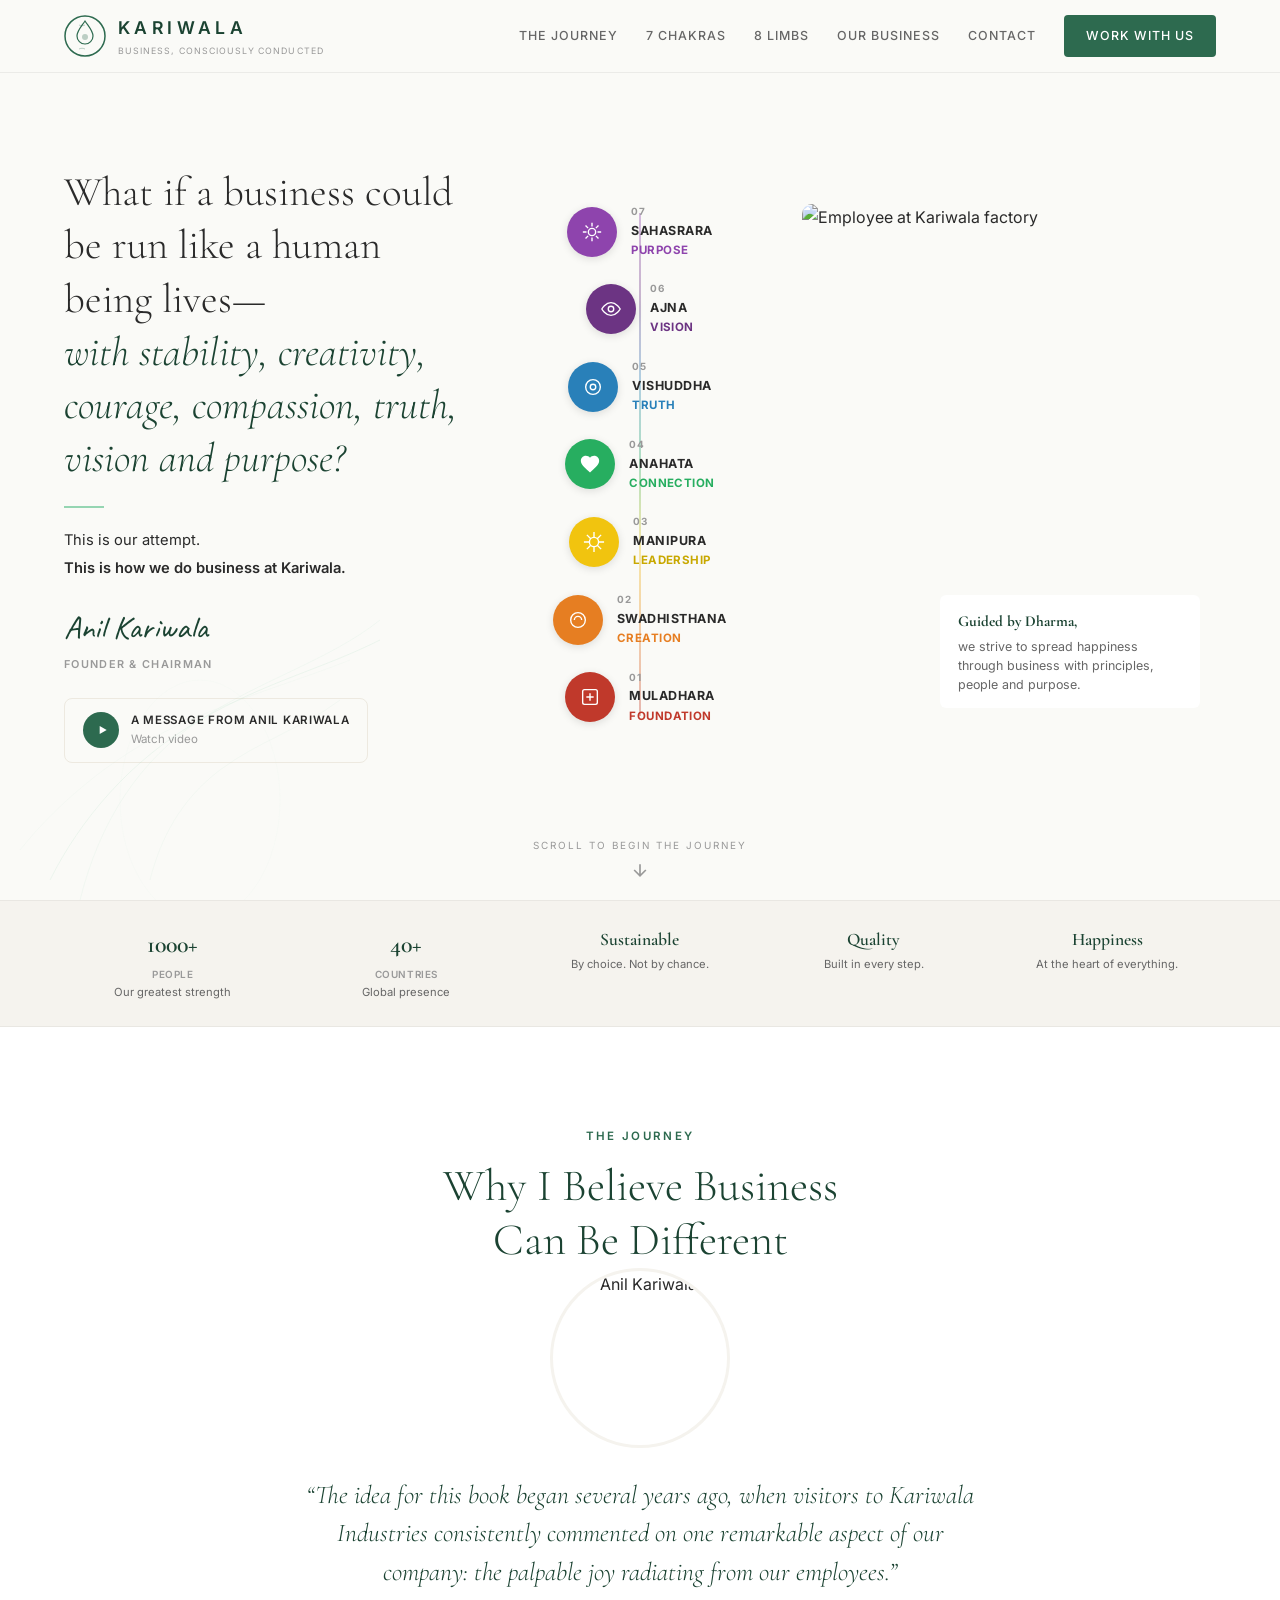
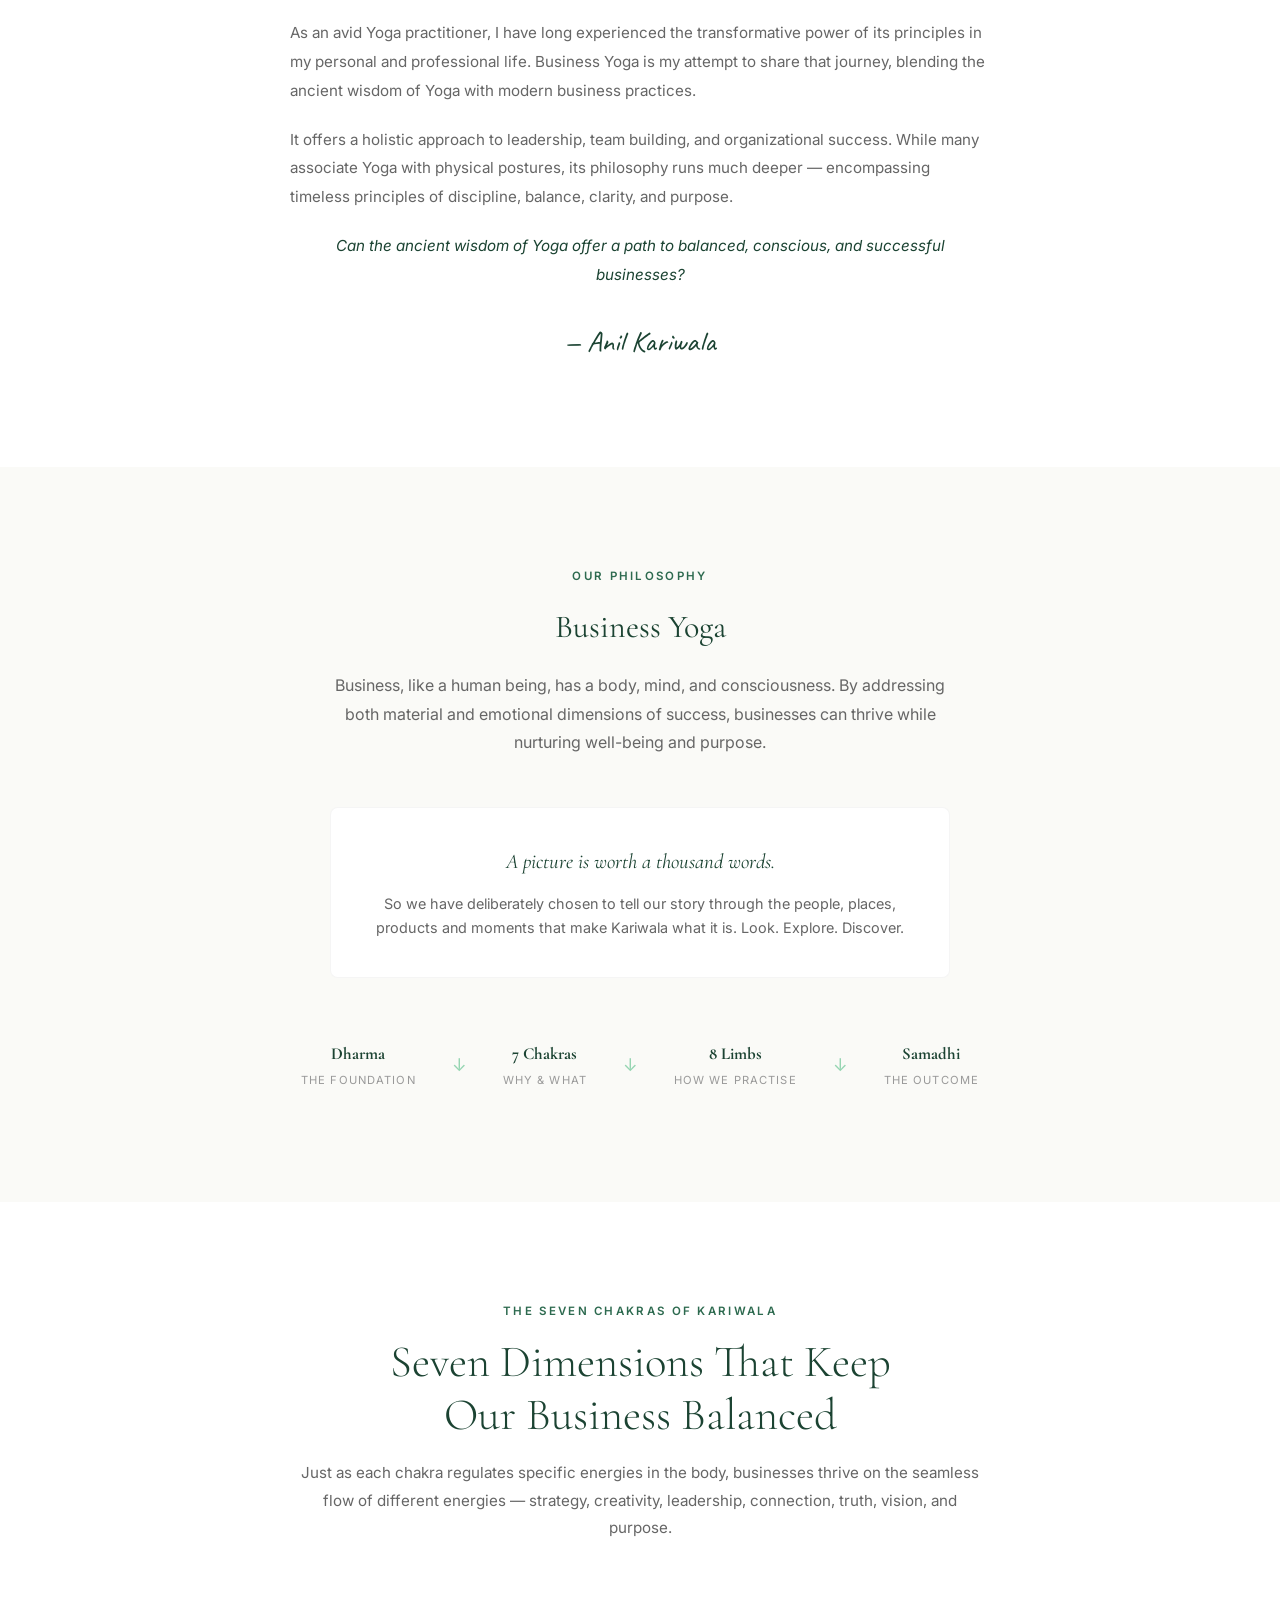
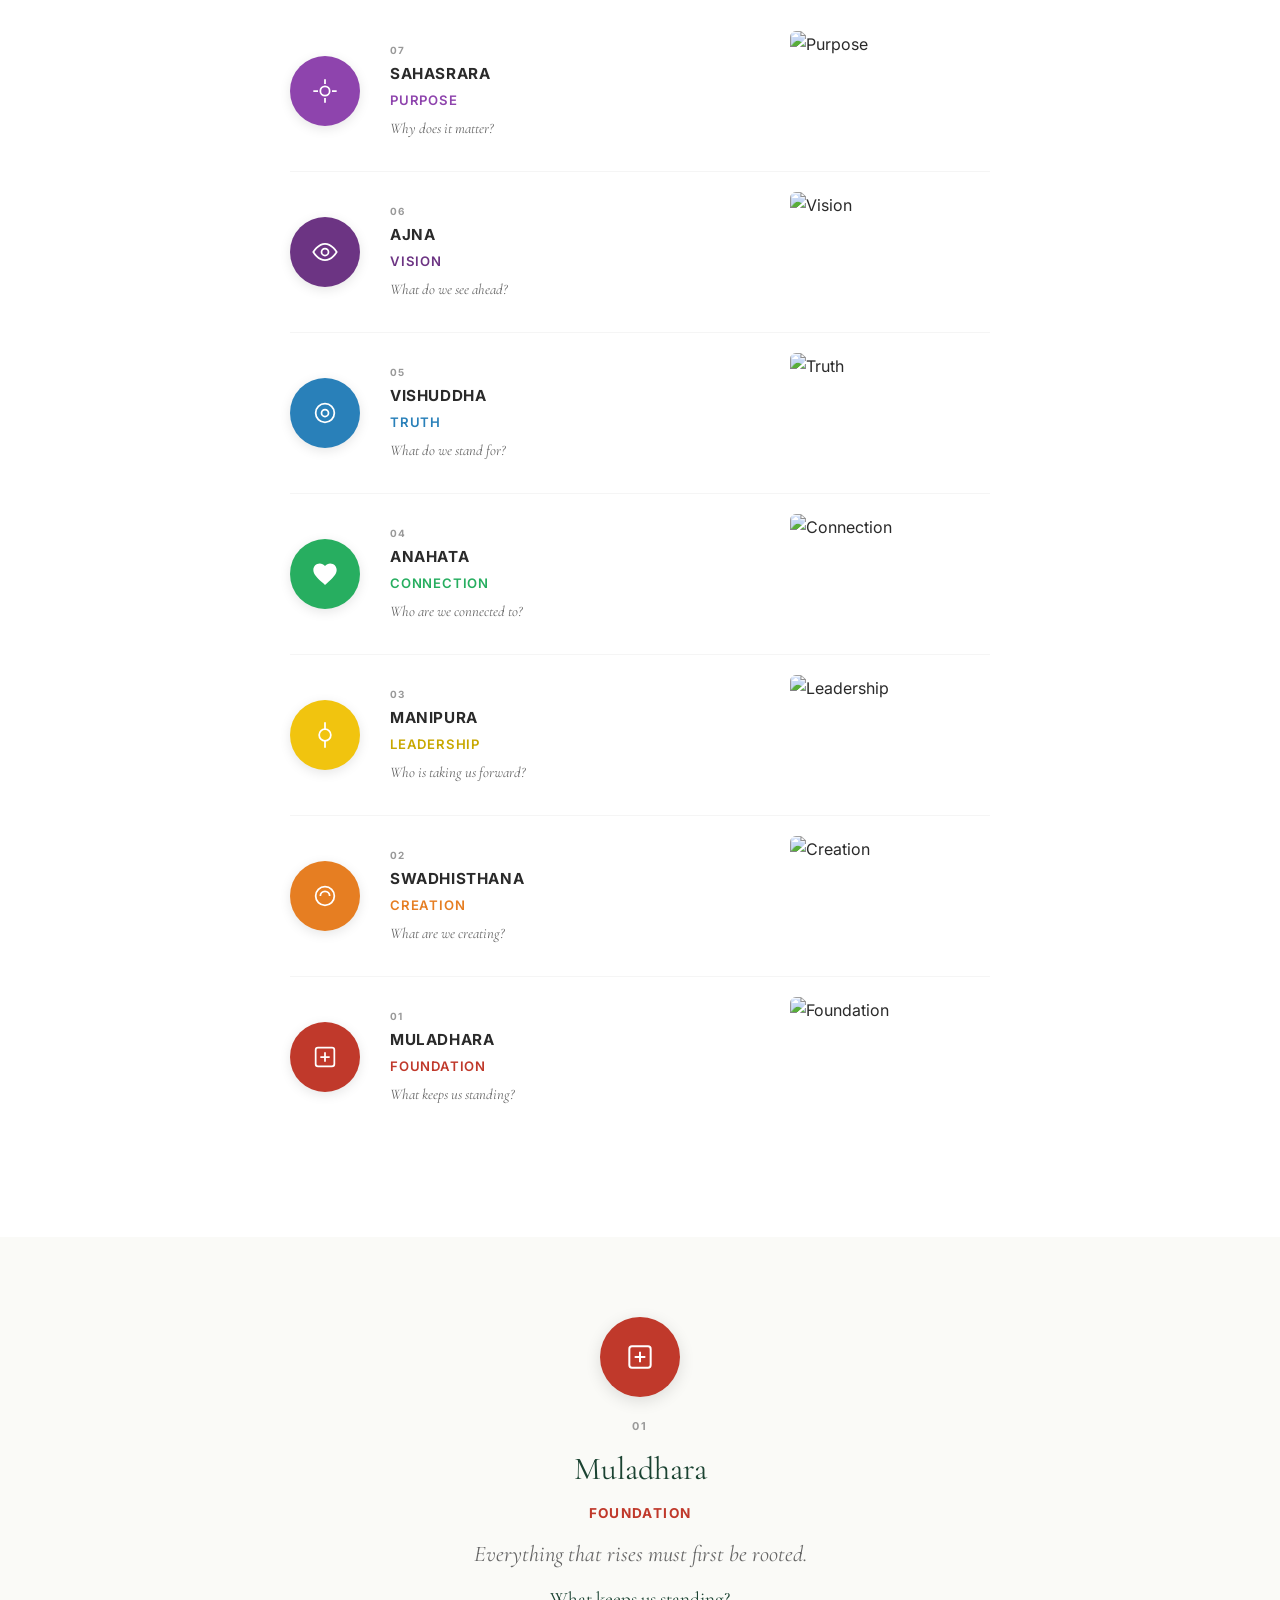
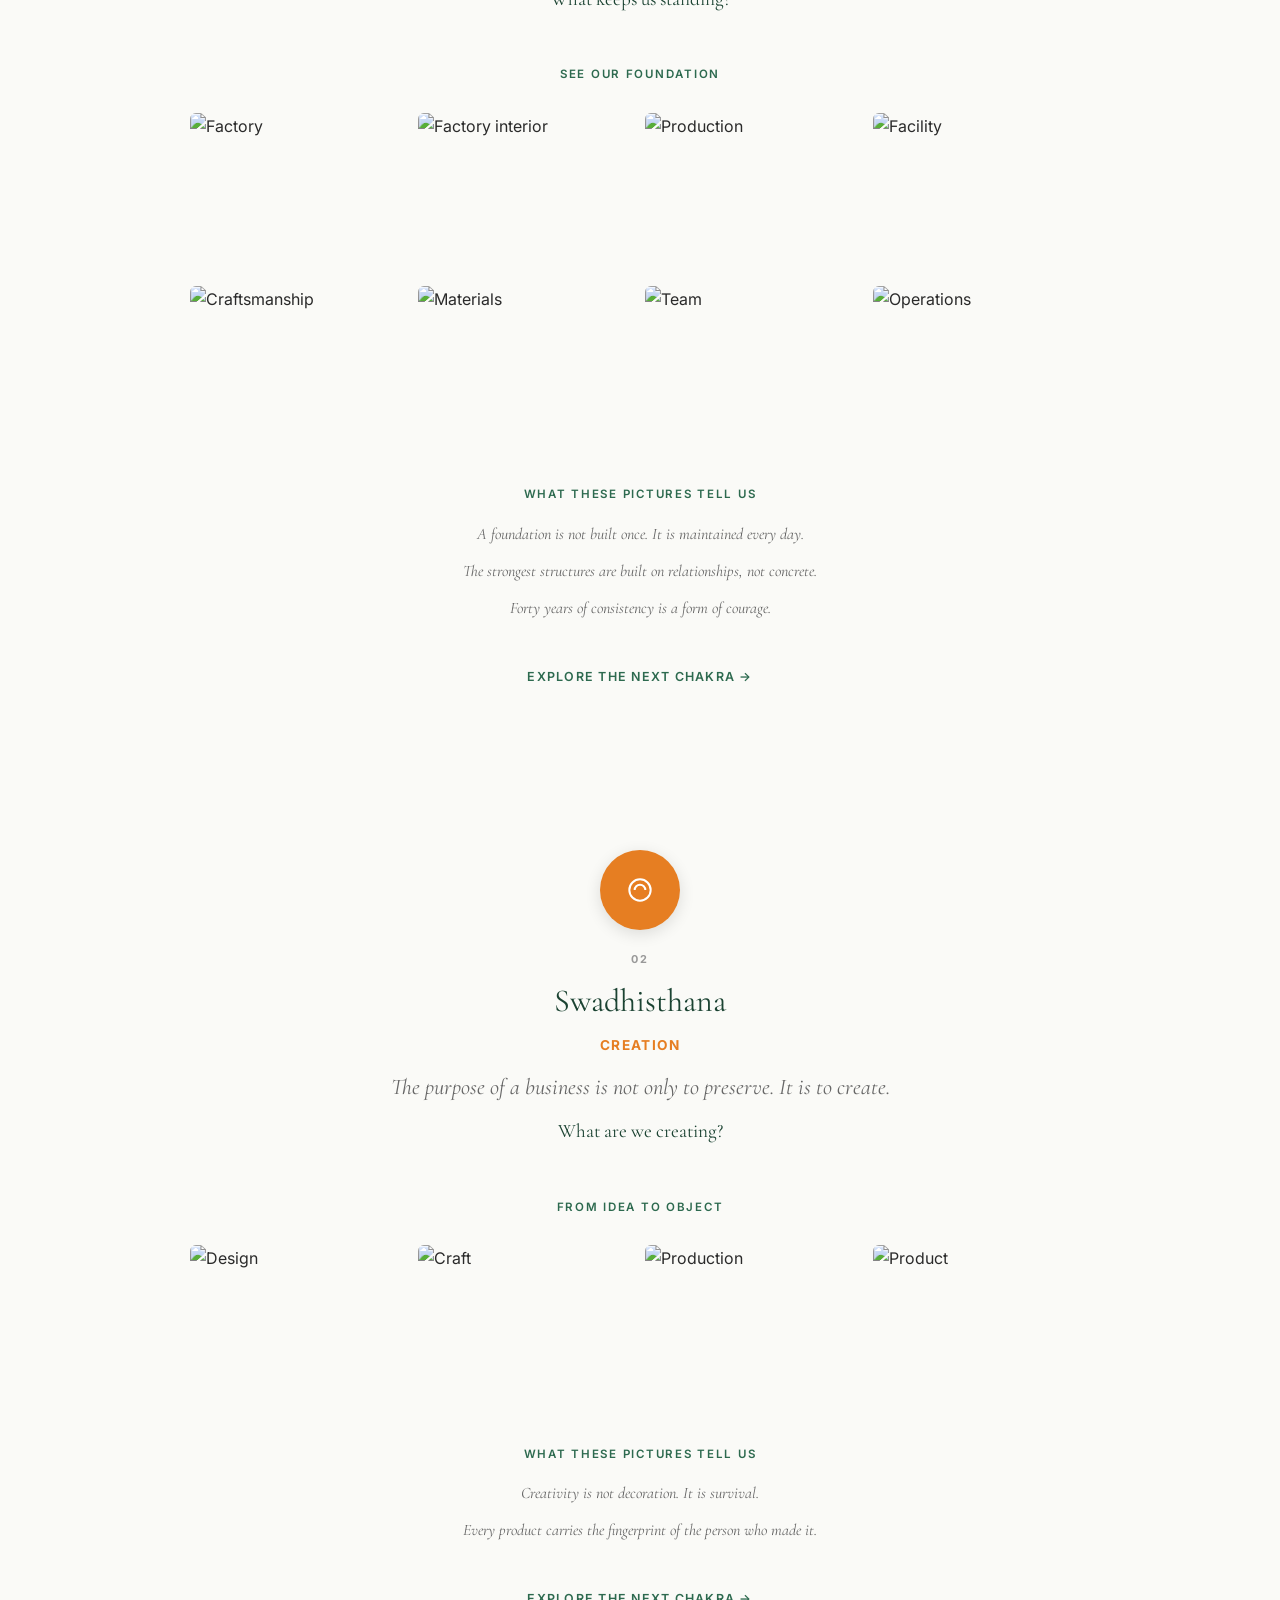
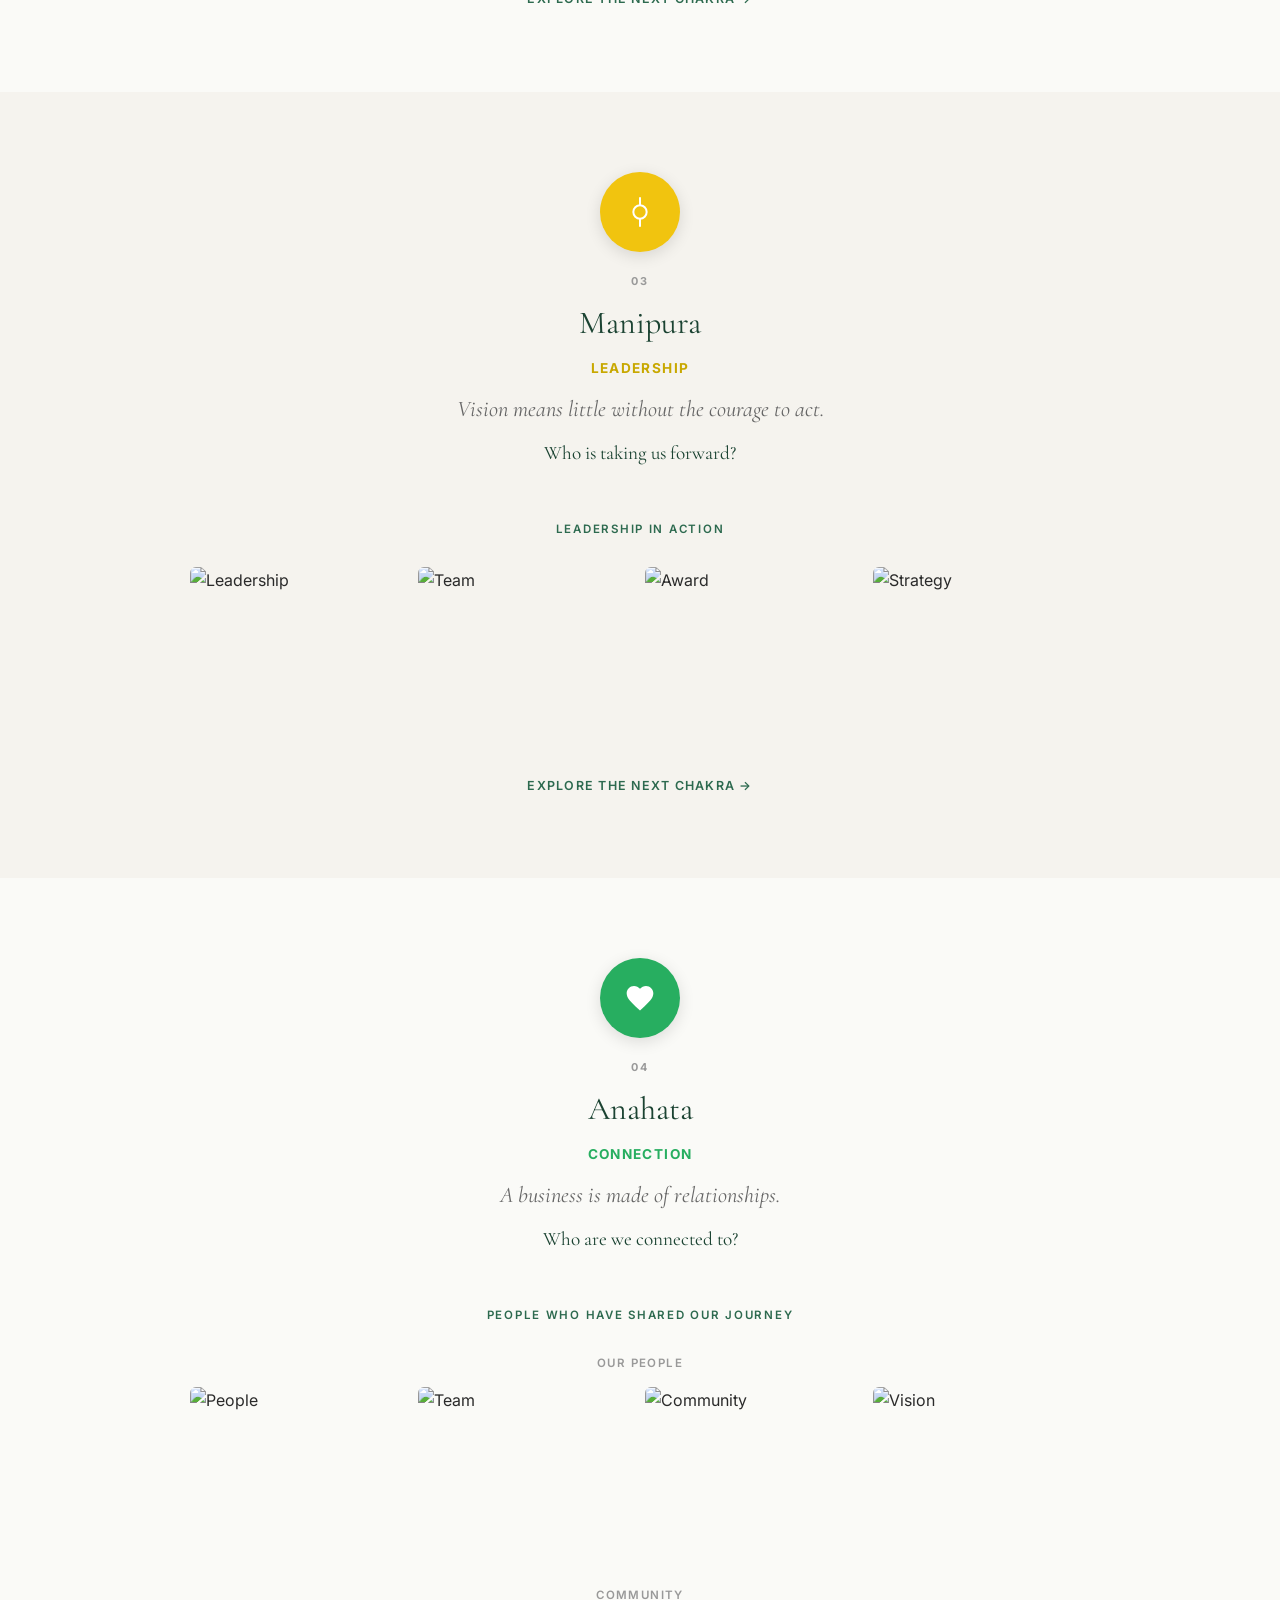
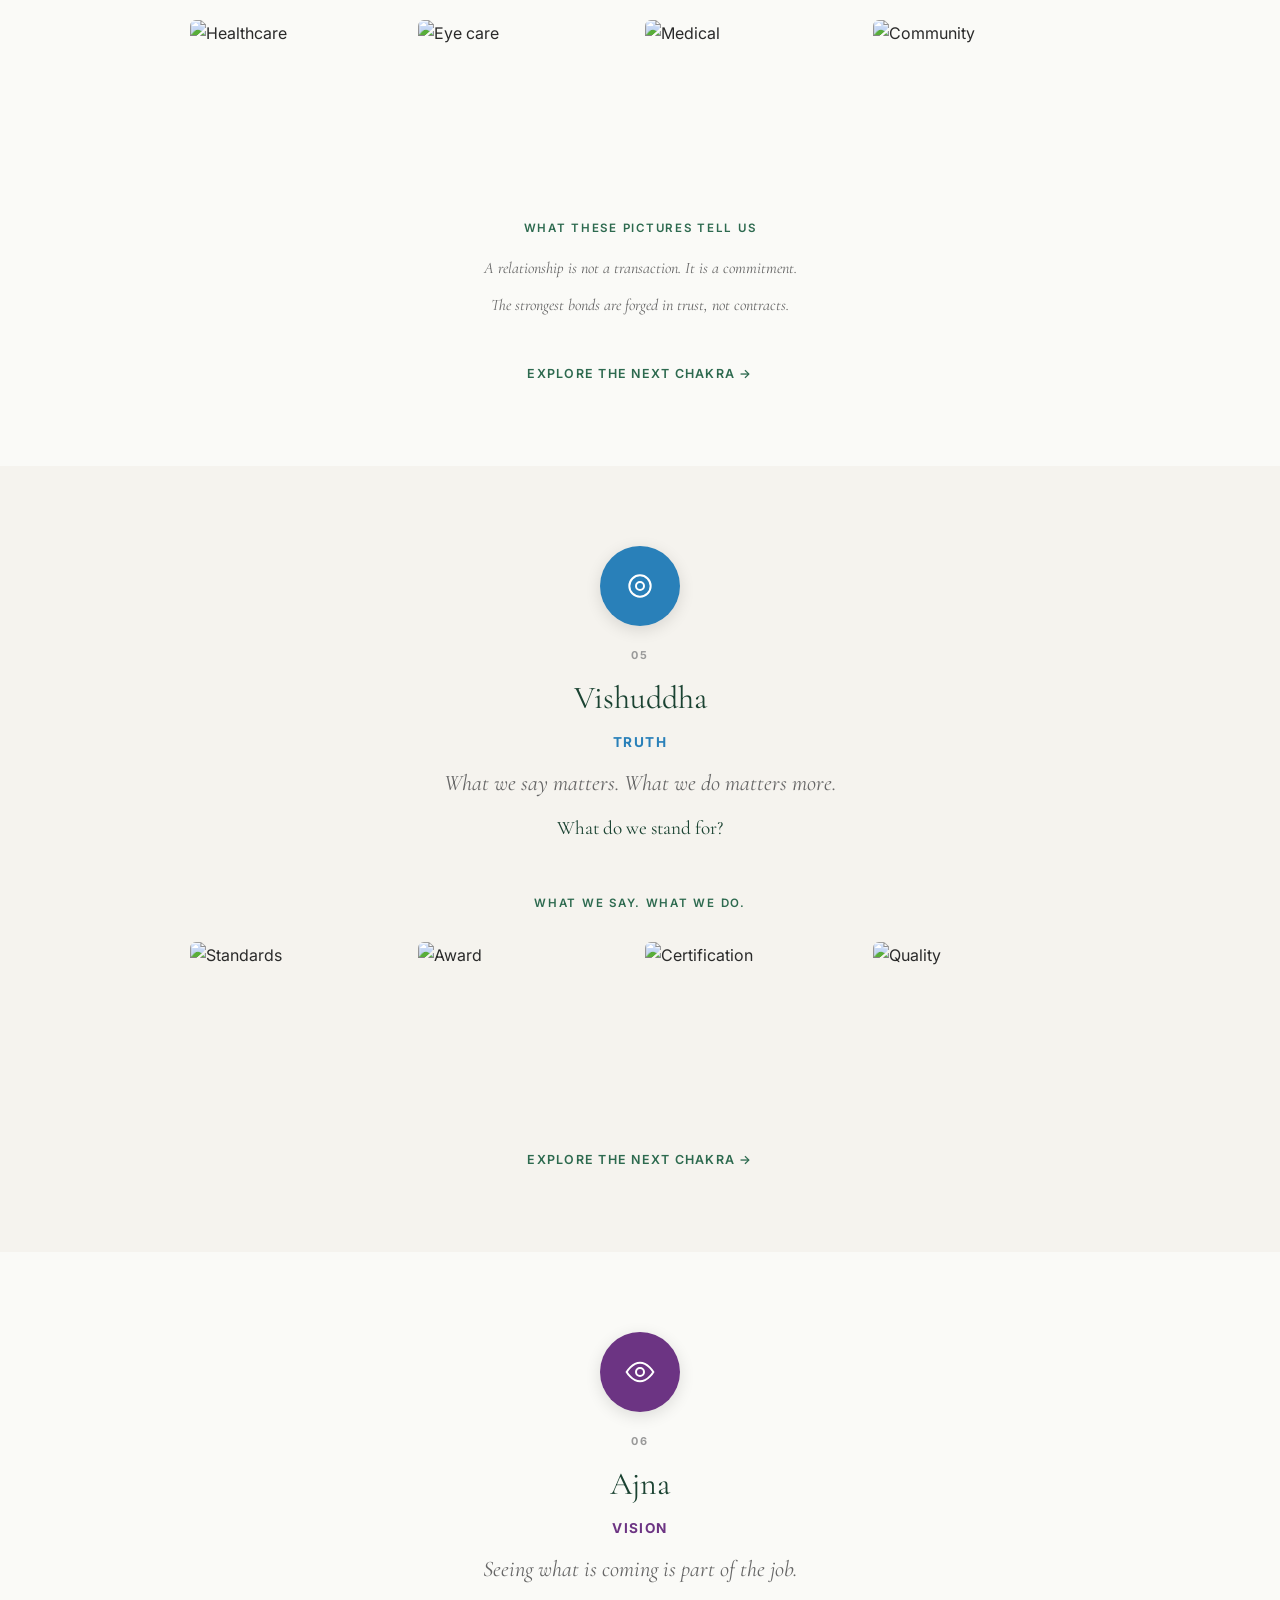
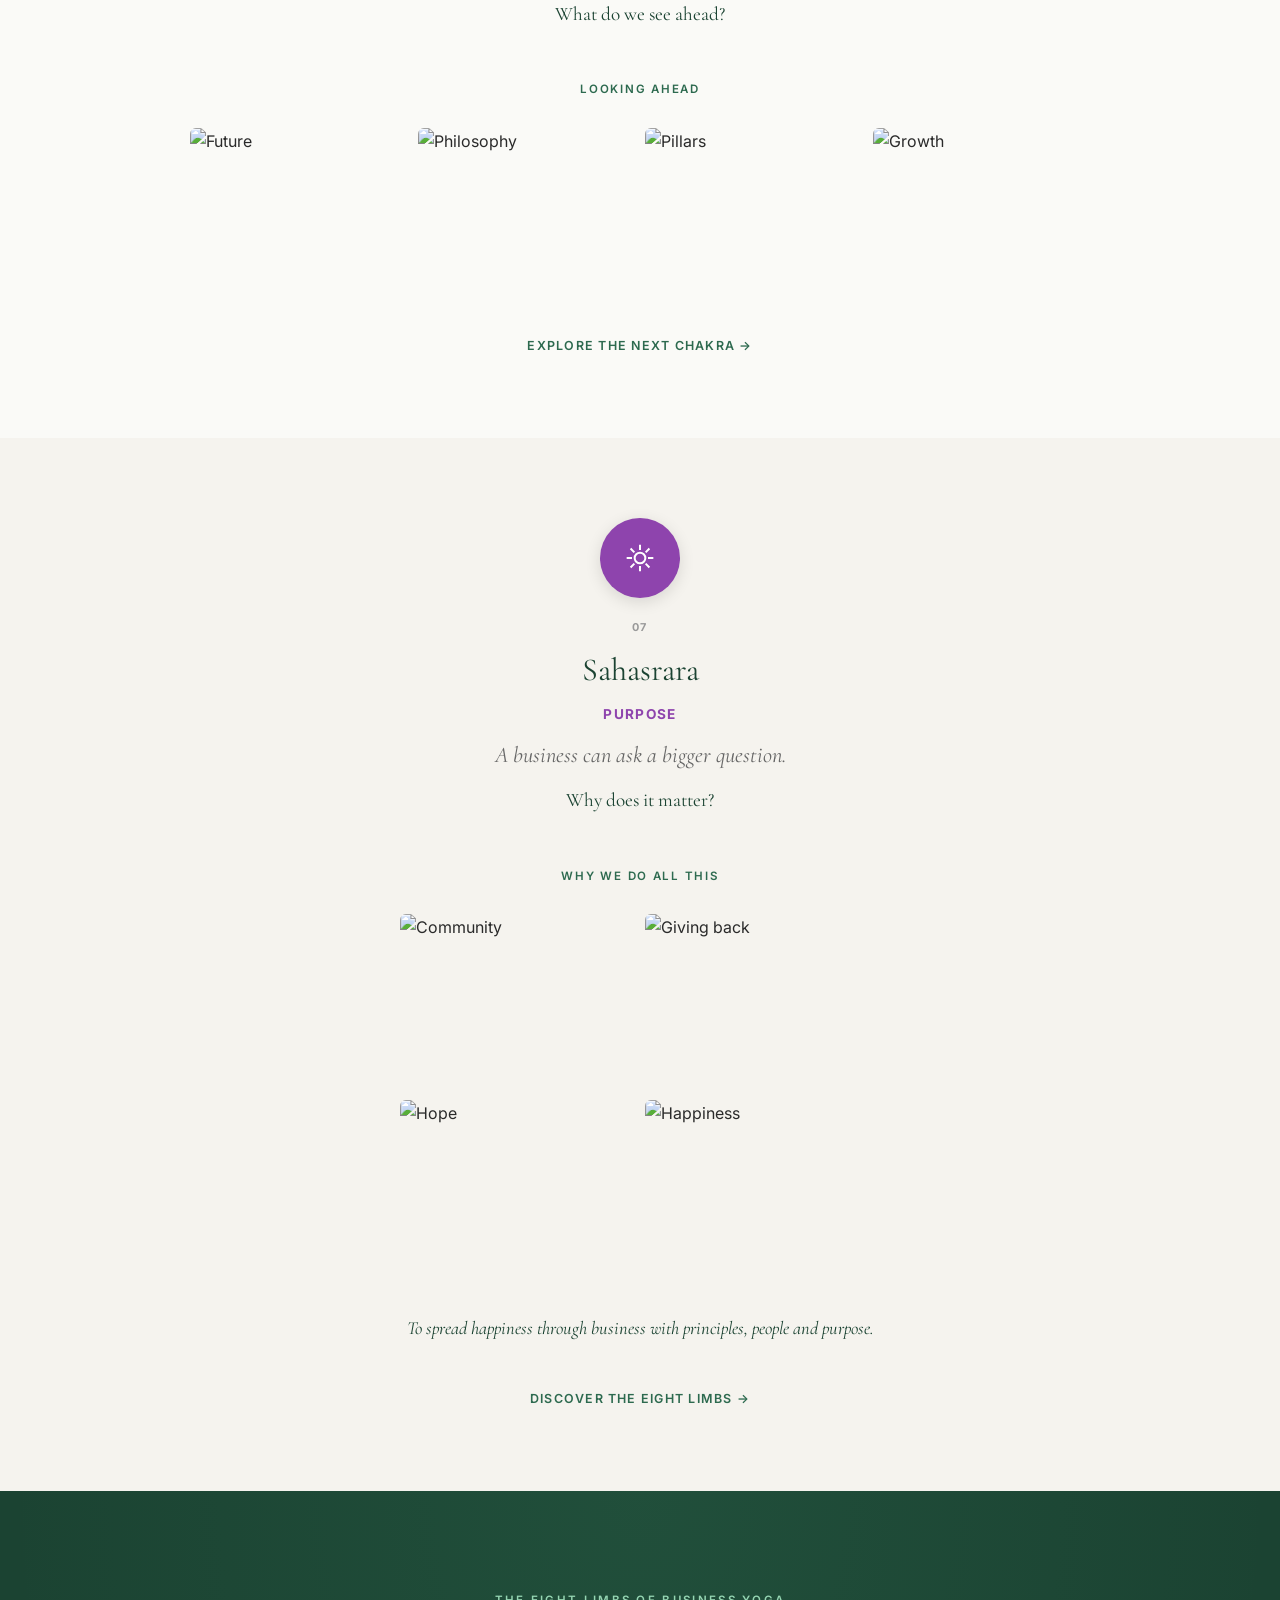
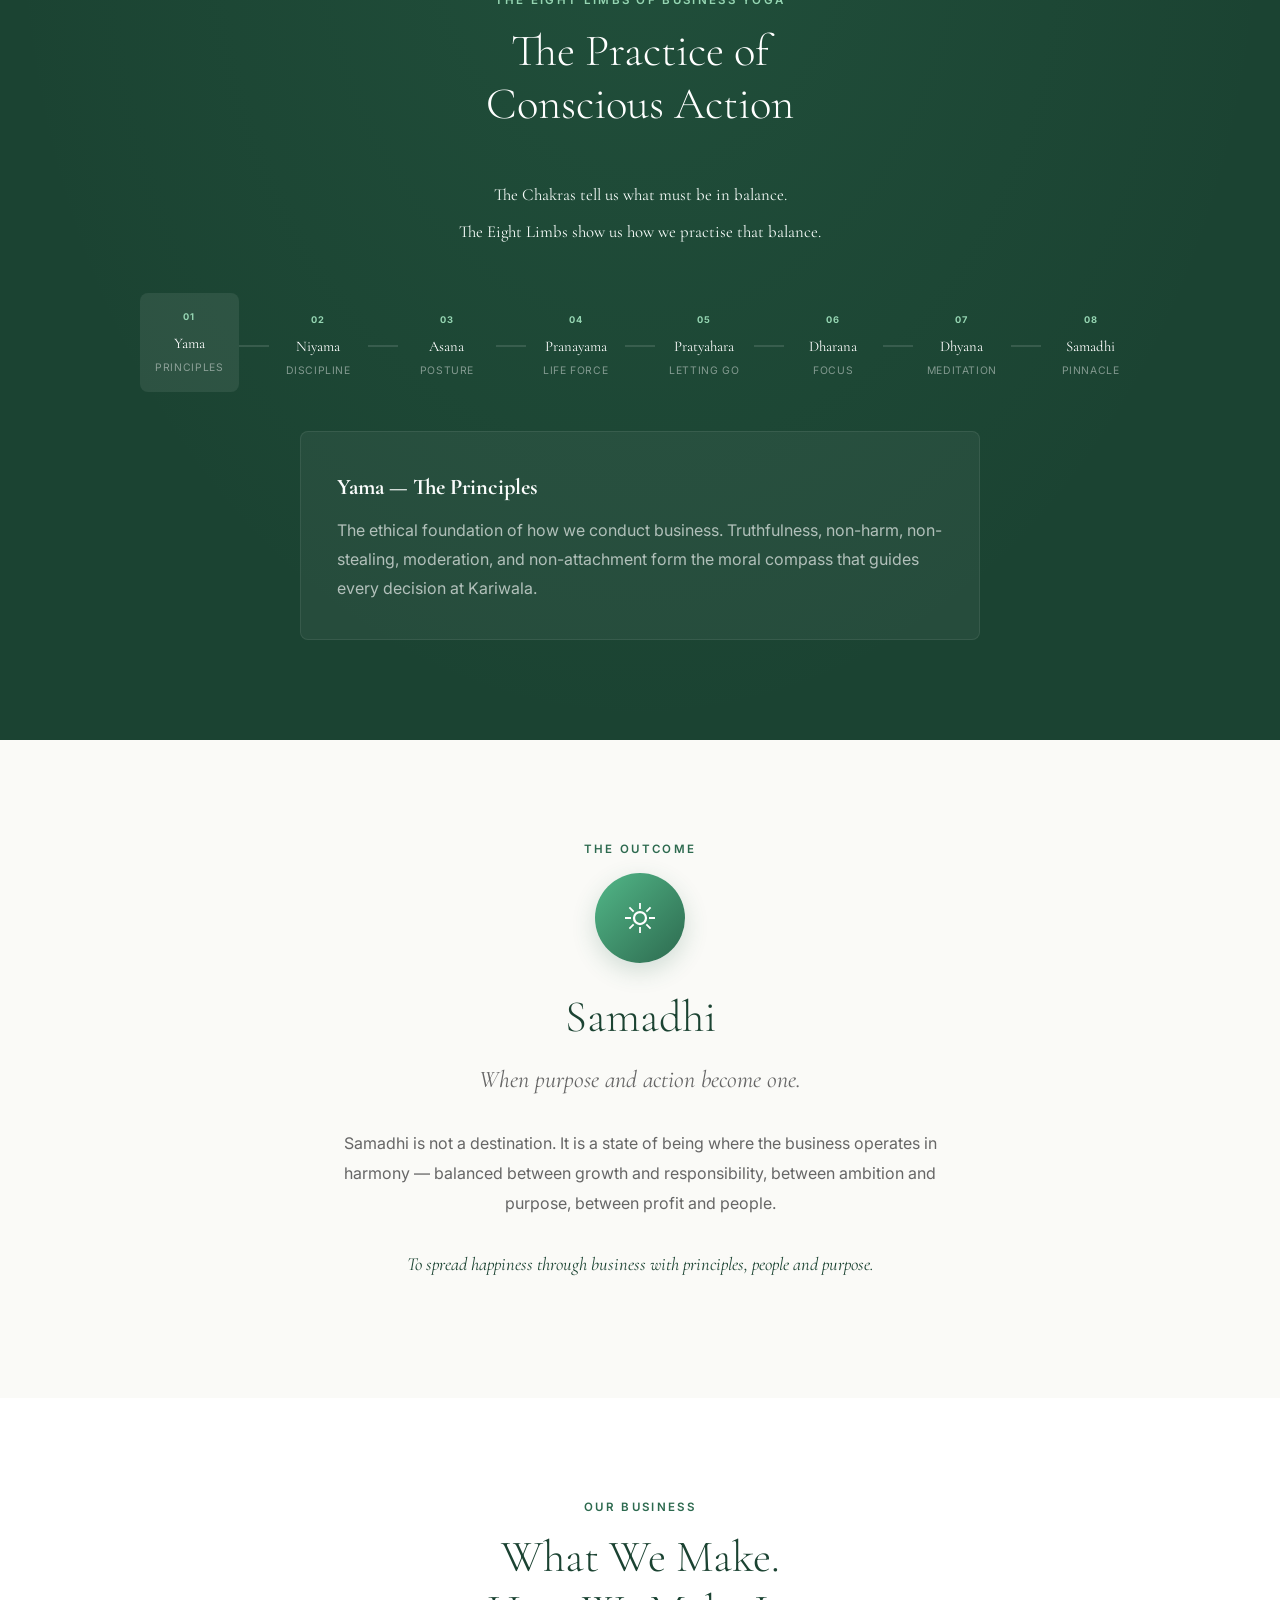
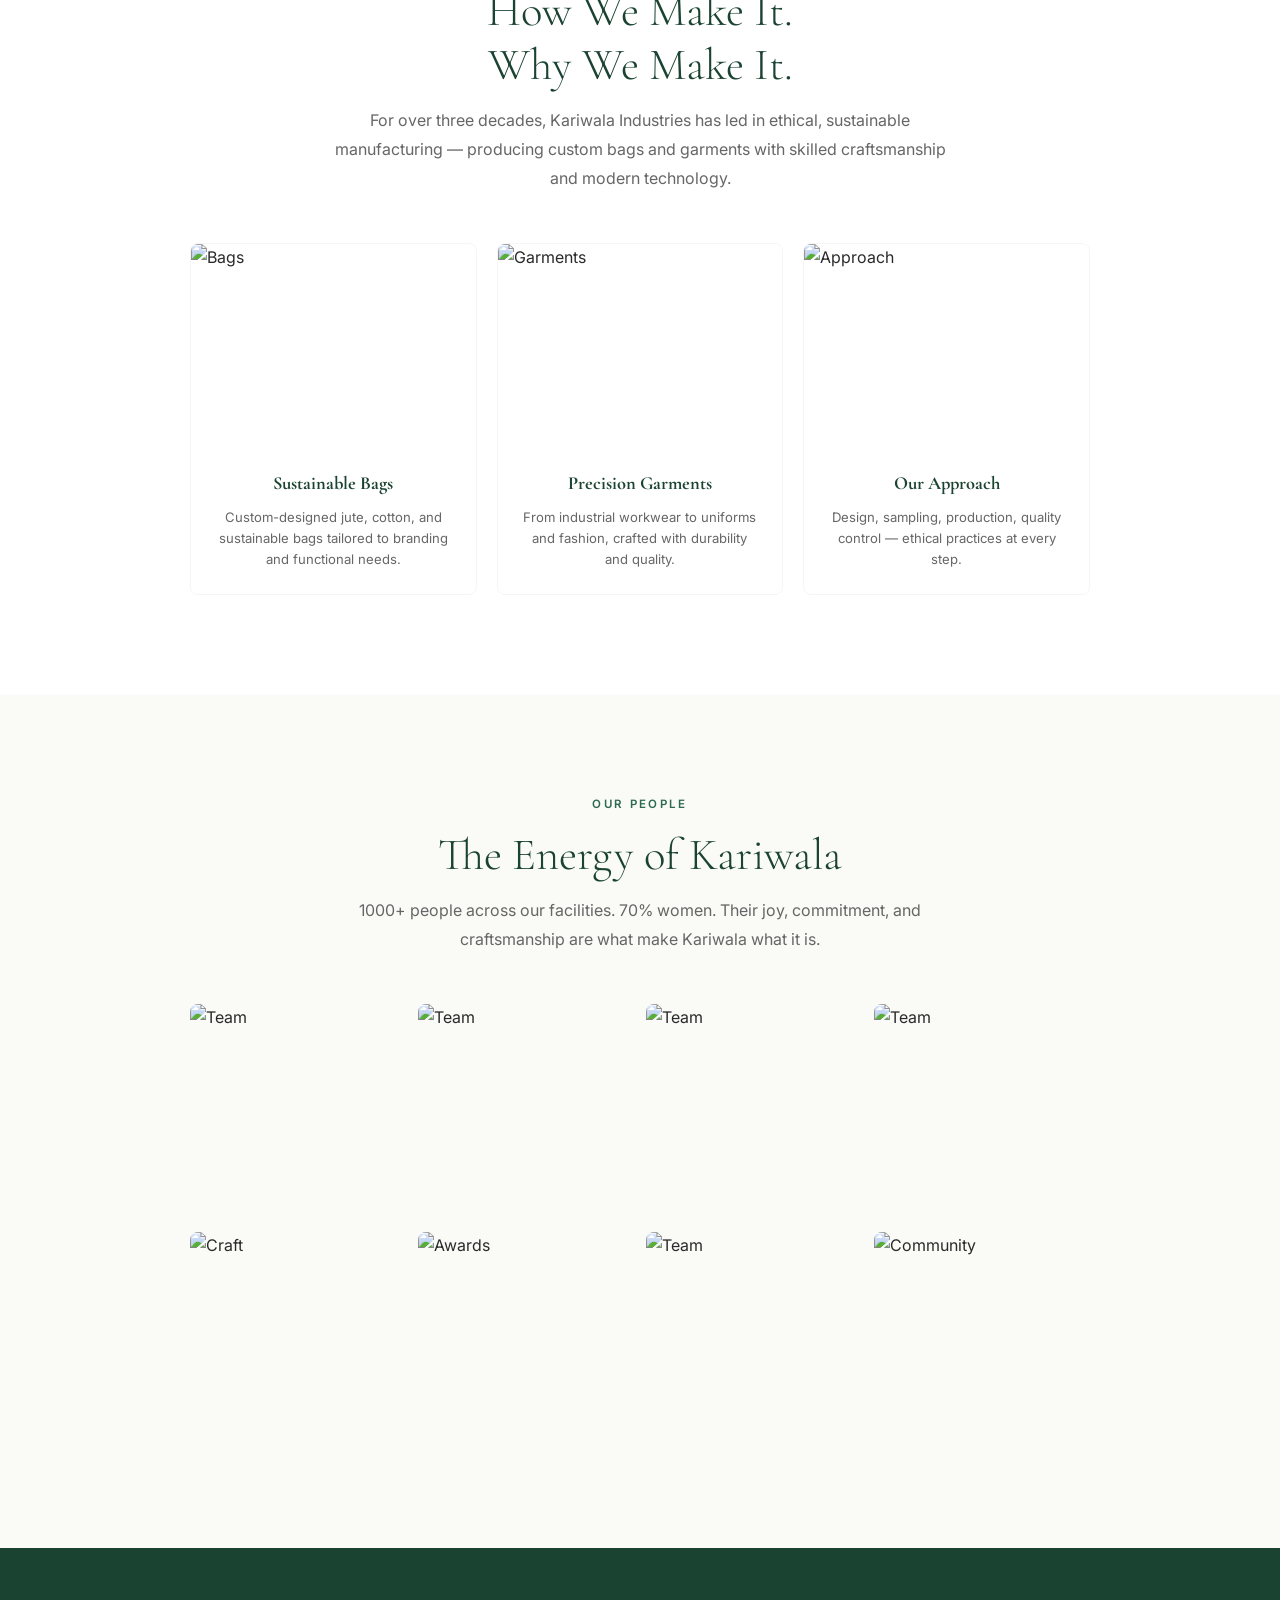
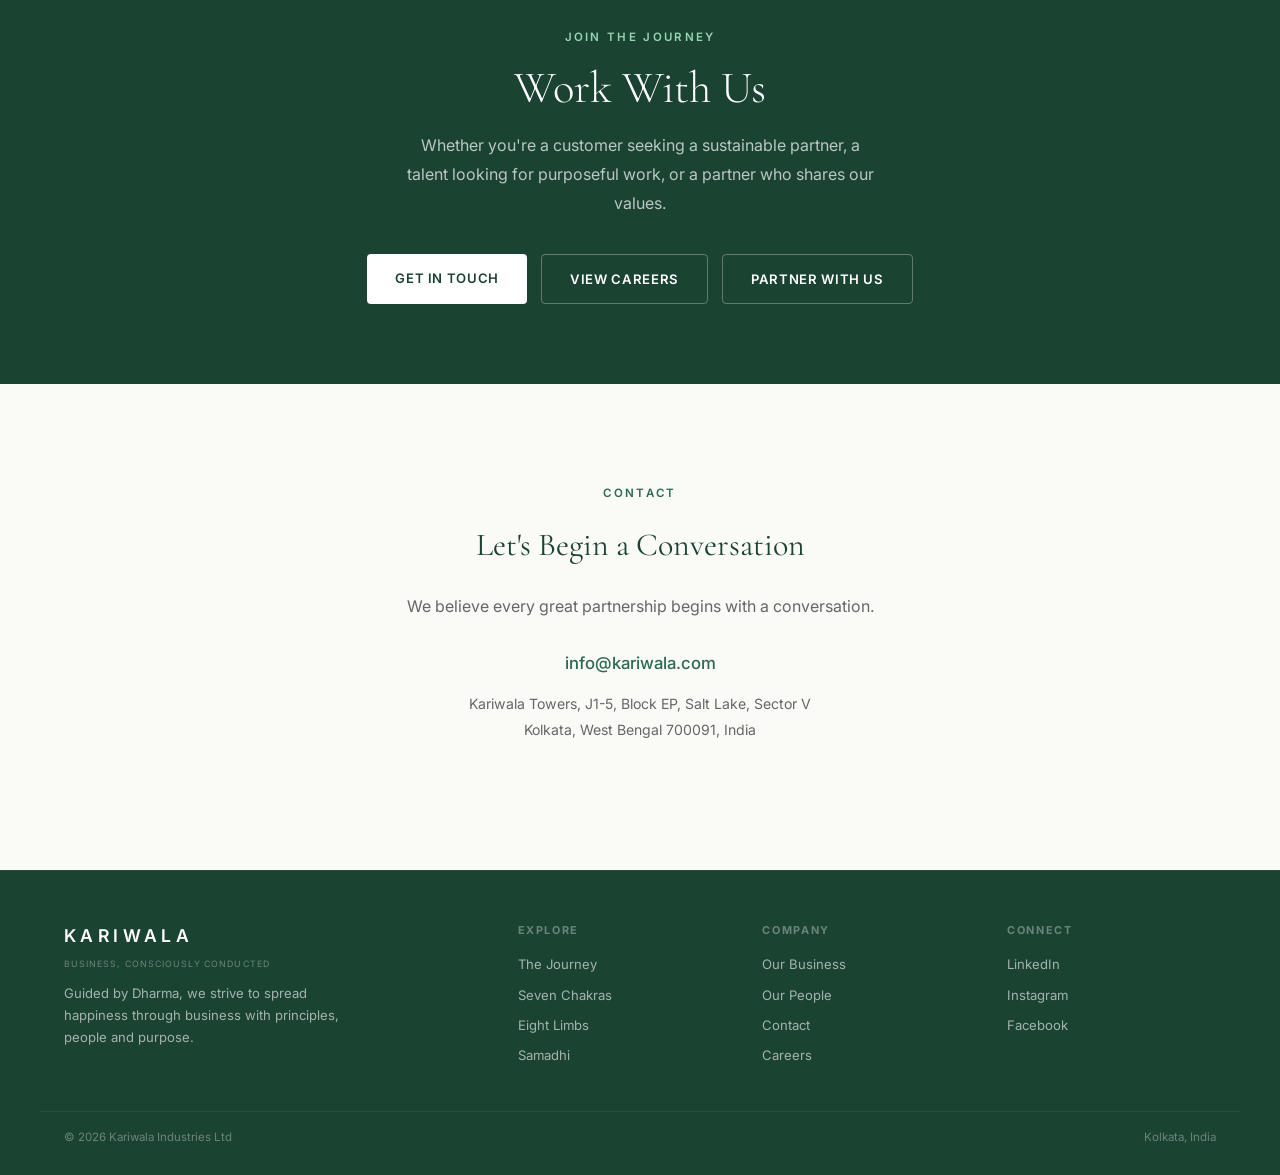
==== index.html @ 36fdb0ca "Rename index (11).html to index.html" ====
<!DOCTYPE html>
<html lang="en">
<head>
<meta charset="UTF-8">
<meta name="viewport" content="width=device-width, initial-scale=1.0">
<title>Kariwala — Business, Consciously Conducted</title>
<meta name="description" content="Kariwala Industries — Business, Consciously Conducted. Guided by Dharma, we strive to spread happiness through business with principles, people and purpose.">
<link rel="preconnect" href="https://fonts.googleapis.com">
<link rel="preconnect" href="https://fonts.gstatic.com" crossorigin>
<link href="https://fonts.googleapis.com/css2?family=Cormorant+Garamond:ital,wght@0,300;0,400;0,500;0,600;0,700;1,300;1,400;1,500&family=Inter:wght@300;400;500;600;700&family=Caveat:wght@400;500;600&display=swap" rel="stylesheet">
<style>
*,*::before,*::after{box-sizing:border-box;margin:0;padding:0}
html{scroll-behavior:smooth;font-size:16px}
body{font-family:'Inter',sans-serif;color:#2a2a2a;background:#FAFAF7;line-height:1.7;overflow-x:hidden}
img{max-width:100%;display:block}
a{color:inherit;text-decoration:none}
:root{
  --ivory:#FAFAF7;--warm:#F5F3EE;--cream:#EDE9E0;
  --gd:#1B4332;--g:#2D6A4F;--gl:#52B788;--gm:#95D5B2;
  --t:#2a2a2a;--tl:#666;--tm:#999;
  --c1:#C0392B;--c2:#E67E22;--c3:#F1C40F;--c4:#27AE60;--c5:#2980B9;--c6:#6C3483;--c7:#8E44AD;
  --serif:'Cormorant Garamond',Georgia,serif;
  --sans:'Inter',sans-serif;
  --hand:'Caveat',cursive;
  --mw:1200px;
}

/* NAV */
.nav{position:fixed;top:0;left:0;right:0;z-index:100;background:rgba(250,250,247,0.96);backdrop-filter:blur(12px);border-bottom:1px solid rgba(0,0,0,0.06);transition:box-shadow .3s}
.nav.scrolled{box-shadow:0 2px 20px rgba(0,0,0,0.06)}
.ni{max-width:var(--mw);margin:0 auto;padding:0 24px;display:flex;align-items:center;justify-content:space-between;height:72px}
.nl{display:flex;align-items:center;gap:12px}
.nl svg{width:42px;height:42px}
.nlt{display:flex;flex-direction:column}
.nln{font-size:1.1rem;font-weight:600;letter-spacing:.25em;text-transform:uppercase;color:var(--gd)}
.nls{font-size:.55rem;letter-spacing:.12em;text-transform:uppercase;color:var(--tm);margin-top:1px}
.nk{display:flex;align-items:center;gap:28px}
.nk a{font-size:.78rem;letter-spacing:.08em;text-transform:uppercase;color:var(--tl);font-weight:500;transition:color .2s}
.nk a:hover{color:var(--g)}
.nc{background:var(--g);color:#fff!important;padding:10px 22px;border-radius:4px;font-weight:600;transition:background .2s}
.nc:hover{background:var(--gd)}
.ham{display:none;cursor:pointer;background:none;border:none;padding:8px}
.ham span{display:block;width:22px;height:2px;background:var(--gd);margin:5px 0}

/* HERO */
.hero{min-height:100vh;display:flex;flex-direction:column;padding-top:72px;position:relative;background:var(--ivory);overflow:hidden}
.hero::after{content:'';position:absolute;bottom:0;left:0;width:400px;height:400px;background:url("data:image/svg+xml,%3Csvg xmlns='http://www.w3.org/2000/svg' viewBox='0 0 400 400' fill='none'%3E%3Cpath d='M50 380c30-60 80-120 150-160s120-50 180-80' stroke='%2395D5B2' stroke-width='0.8' opacity='0.3'/%3E%3Cpath d='M20 350c40-50 100-100 170-130s110-40 160-60' stroke='%2395D5B2' stroke-width='0.5' opacity='0.2'/%3E%3Cpath d='M80 400c20-80 60-140 120-180s130-60 180-100' stroke='%2395D5B2' stroke-width='0.6' opacity='0.25'/%3E%3Cellipse cx='200' cy='300' rx='80' ry='120' stroke='%2395D5B2' stroke-width='0.4' opacity='0.15'/%3E%3Cpath d='M150 380c10-40 30-80 70-110s80-40 120-70' stroke='%2352B788' stroke-width='0.5' opacity='0.15'/%3E%3C/svg%3E") no-repeat;opacity:.6;pointer-events:none}
.hi{max-width:var(--mw);margin:0 auto;padding:60px 24px 20px;display:grid;grid-template-columns:1fr 260px 1fr;gap:32px;align-items:center;flex:1}
.hl h1{font-family:var(--serif);font-size:clamp(1.7rem,3.2vw,2.6rem);font-weight:300;color:var(--t);line-height:1.3;margin-bottom:20px}
.hl h1 em{font-style:italic;color:var(--gd)}
.hdiv{width:40px;height:2px;background:var(--gm);margin-bottom:20px}
.hm{font-size:.92rem;color:var(--t);line-height:1.7;margin-bottom:20px}
.hm strong{font-weight:600;display:block;margin-top:3px}
.hsn{font-family:var(--hand);font-size:2rem;color:var(--gd)}
.hst{font-size:.68rem;letter-spacing:.12em;text-transform:uppercase;color:var(--tm);font-weight:600;margin-bottom:16px}
.hvl{display:inline-flex;align-items:center;gap:12px;padding:12px 18px;border:1px solid var(--cream);border-radius:8px;margin-top:8px;cursor:pointer;transition:border-color .2s}
.hvl:hover{border-color:var(--gm)}
.hpi{width:36px;height:36px;border-radius:50%;background:var(--g);display:flex;align-items:center;justify-content:center;flex-shrink:0}
.hpi svg{width:14px;height:14px;fill:#fff;margin-left:2px}
.hvt span{display:block}.hvt span:first-child{font-size:.72rem;font-weight:600;letter-spacing:.06em;text-transform:uppercase}.hvt span:last-child{font-size:.72rem;color:var(--tm)}

/* SPINE */
.spine{position:relative;display:flex;flex-direction:column;align-items:center;padding:10px 0}
.spine::before{content:'';position:absolute;top:30px;bottom:30px;left:50%;width:2px;background:linear-gradient(to top,var(--c1),var(--c2),var(--c3),var(--c4),var(--c5),var(--c6),var(--c7));transform:translateX(-50%);opacity:.35}
.si{display:flex;align-items:center;gap:14px;position:relative;z-index:1;padding:10px 0;cursor:pointer;transition:transform .2s;text-decoration:none}
.si:hover{transform:scale(1.06)}
.sic{width:50px;height:50px;border-radius:50%;display:flex;align-items:center;justify-content:center;flex-shrink:0;box-shadow:0 2px 8px rgba(0,0,0,.12);transition:box-shadow .3s}
.si:hover .sic{box-shadow:0 4px 16px rgba(0,0,0,.2)}
.sic svg{width:22px;height:22px}
.sl .sn{font-size:.62rem;font-weight:700;letter-spacing:.1em;color:var(--tm)}
.sl .sna{font-size:.78rem;font-weight:700;letter-spacing:.04em;text-transform:uppercase;color:var(--t)}
.sl .sw{font-size:.72rem;font-weight:700;letter-spacing:.04em;text-transform:uppercase}

/* HERO RIGHT */
.hr{position:relative;border-radius:10px;overflow:hidden;height:520px}
.hr img{width:100%;height:100%;object-fit:cover}
.hro{position:absolute;bottom:16px;right:16px;background:rgba(255,255,255,.92);backdrop-filter:blur(8px);padding:14px 18px;border-radius:6px;max-width:260px}
.hro h4{font-family:var(--serif);font-size:.95rem;color:var(--gd);margin-bottom:3px}
.hro p{font-size:.78rem;color:var(--tl);line-height:1.5}

/* SCROLL */
.sci{text-align:center;padding:20px 0 12px;animation:fl 2s ease-in-out infinite}
.sci p{font-size:.62rem;letter-spacing:.2em;text-transform:uppercase;color:var(--tm);margin-bottom:6px}
@keyframes fl{0%,100%{transform:translateY(0)}50%{transform:translateY(6px)}}

/* STATS */
.sb{background:var(--warm);border-top:1px solid rgba(0,0,0,.05);border-bottom:1px solid rgba(0,0,0,.05)}
.sbi{max-width:var(--mw);margin:0 auto;padding:24px;display:flex;justify-content:space-between;flex-wrap:wrap;gap:16px}
.sti{text-align:center;flex:1;min-width:120px}
.sti .num{font-family:var(--serif);font-size:1.5rem;font-weight:600;color:var(--gd)}
.sti .lab{font-size:.62rem;letter-spacing:.06em;text-transform:uppercase;color:var(--tm);font-weight:600}
.sti .sub{font-size:.7rem;color:var(--tl)}

/* SECTIONS */
.sec{padding:100px 0}
.con{max-width:var(--mw);margin:0 auto;padding:0 24px}
.ey{font-size:.72rem;letter-spacing:.2em;text-transform:uppercase;font-weight:600;color:var(--g);margin-bottom:14px}
h2.dl{font-family:var(--serif);font-size:clamp(1.7rem,3.5vw,2.8rem);font-weight:300;line-height:1.2;color:var(--gd)}
h2.dm{font-family:var(--serif);font-size:clamp(1.3rem,2.5vw,2rem);font-weight:400;color:var(--gd)}

/* JOURNEY */
.jour{background:#fff}
.ji{max-width:700px;margin:0 auto;text-align:center}
.jp{width:180px;height:180px;border-radius:50%;margin:0 auto 28px;overflow:hidden;border:3px solid var(--warm)}
.jp img{width:100%;height:100%;object-fit:cover}
.jq{font-family:var(--serif);font-size:clamp(1.2rem,2.2vw,1.6rem);font-weight:300;font-style:italic;color:var(--gd);line-height:1.5;margin-bottom:28px;padding:0 16px}
.jt{font-size:.95rem;color:var(--tl);line-height:1.9;margin-bottom:20px;text-align:left}
.js{font-family:var(--hand);font-size:1.8rem;color:var(--gd);margin-top:28px}

/* PHILOSOPHY */
.phil{background:var(--ivory)}
.pt{max-width:620px;margin:0 auto 50px;text-align:center}
.pt p{color:var(--tl);line-height:1.8;margin-top:16px}
.pc{background:#fff;border-radius:8px;padding:36px;max-width:620px;margin:0 auto;text-align:center;border:1px solid rgba(0,0,0,.04)}
.pc blockquote{font-family:var(--serif);font-size:1.3rem;font-style:italic;color:var(--gd);margin-bottom:12px}
.pc p{font-size:.9rem;color:var(--tl);line-height:1.7}
.pf{display:flex;align-items:center;justify-content:center;gap:16px;margin-top:50px;flex-wrap:wrap}
.pfi{text-align:center;padding:12px 20px}
.pfi h4{font-family:var(--serif);font-size:1.05rem;color:var(--gd)}
.pfi p{font-size:.7rem;color:var(--tm);text-transform:uppercase;letter-spacing:.1em;margin-top:3px}
.pfa{font-size:1.1rem;color:var(--gm)}

/* 7 CHAKRAS */
.sc7{background:#fff}
.sc7h{text-align:center;max-width:680px;margin:0 auto 70px}
.sc7h p{color:var(--tl);font-size:.95rem;line-height:1.8;margin-top:16px}
.cg{display:flex;flex-direction:column;max-width:700px;margin:0 auto}
.cg::before{display:none}
.cc{display:grid;grid-template-columns:80px 1fr 200px;gap:20px;align-items:center;padding:20px 0;border-bottom:1px solid rgba(0,0,0,.04);cursor:pointer;transition:background .2s;text-decoration:none}
.cc:hover{background:rgba(45,106,79,.03);border-radius:8px}
.cc:last-child{border-bottom:none}
.cd{width:70px;height:70px;border-radius:50%;display:flex;align-items:center;justify-content:center;box-shadow:0 3px 12px rgba(0,0,0,.1);transition:transform .3s}
.cc:hover .cd{transform:scale(1.08)}
.cd svg{width:28px;height:28px}
.ci .cn{font-size:.62rem;font-weight:700;letter-spacing:.1em;color:var(--tm)}
.ci h3{font-size:.95rem;font-weight:700;letter-spacing:.04em;text-transform:uppercase;margin:2px 0 3px}
.ci .cdim{font-size:.82rem;font-weight:600;text-transform:uppercase;letter-spacing:.06em}
.ci .ctag{font-family:var(--serif);font-size:.92rem;font-style:italic;color:var(--tl);margin-top:4px}
.cimg{width:200px;height:120px;border-radius:6px;overflow:hidden}
.cimg img{width:100%;height:100%;object-fit:cover}

/* CHAKRA DETAIL */
.chd{padding:80px 0;position:relative}
.chd:nth-child(even){background:var(--warm)}
.chdh{max-width:680px;margin:0 auto 50px;text-align:center}
.chb{width:80px;height:80px;border-radius:50%;margin:0 auto 20px;display:flex;align-items:center;justify-content:center;box-shadow:0 4px 16px rgba(0,0,0,.12)}
.chb svg{width:32px;height:32px}
.chdh .cn{font-size:.68rem;font-weight:700;letter-spacing:.15em;color:var(--tm);margin-bottom:6px}
.chdh .ctag{font-family:var(--serif);font-size:clamp(1.1rem,2vw,1.4rem);font-style:italic;color:var(--tl);margin-top:12px;line-height:1.5}
.chdh .cvq{font-family:var(--serif);font-size:1.2rem;color:var(--gd);margin-top:12px}
.gl{text-align:center;margin-bottom:28px}
.gl p{font-size:.72rem;font-weight:600;letter-spacing:.15em;text-transform:uppercase;color:var(--g)}
.pg{display:grid;grid-template-columns:repeat(4,1fr);gap:10px;max-width:900px;margin:0 auto 36px}
.pg.sm{grid-template-columns:repeat(2,1fr);max-width:480px}
.pt2{aspect-ratio:4/3;border-radius:6px;overflow:hidden;position:relative;cursor:pointer;transition:transform .3s,box-shadow .3s}
.pt2:hover{transform:translateY(-3px);box-shadow:0 8px 24px rgba(0,0,0,.12)}
.pt2 img{width:100%;height:100%;object-fit:cover}
.pt2 .cap{position:absolute;bottom:0;left:0;right:0;background:linear-gradient(transparent,rgba(0,0,0,.65));color:#fff;padding:20px 10px 10px;font-size:.7rem;opacity:0;transition:opacity .3s}
.pt2:hover .cap{opacity:1}
.cap .cy{font-weight:600;display:block;margin-bottom:2px}
.ps{max-width:560px;margin:36px auto 0;text-align:center}
.ps h4{font-size:.72rem;font-weight:600;letter-spacing:.15em;text-transform:uppercase;color:var(--g);margin-bottom:16px}
.ps p{font-family:var(--serif);font-size:1rem;color:var(--tl);font-style:italic;line-height:1.7;margin-bottom:10px}
.nc2{text-align:center;margin-top:40px}
.nc2 a{font-size:.78rem;font-weight:600;color:var(--g);text-transform:uppercase;letter-spacing:.1em;display:inline-flex;align-items:center;gap:8px;transition:gap .2s}
.nc2 a:hover{gap:14px}
.gsl{text-align:center;font-size:.72rem;font-weight:600;letter-spacing:.12em;text-transform:uppercase;color:var(--tm);margin:28px 0 14px}

/* 8 LIMBS */
.el{background:var(--gd);color:#fff;padding:100px 0;position:relative;overflow:hidden}
.el::before{content:'';position:absolute;inset:0;background:radial-gradient(ellipse at 50% 0%,rgba(82,183,136,.1),transparent 70%)}
.elh{text-align:center;max-width:680px;margin:0 auto 50px;position:relative}
.elh .ey{color:var(--gm)}
.elh h2{color:#fff}
.elc{text-align:center;max-width:580px;margin:0 auto 50px}
.elc p{font-family:var(--serif);font-size:1.05rem;color:rgba(255,255,255,.6);line-height:1.6}
.elc p strong{color:#fff;font-weight:400}
.lp{display:flex;align-items:center;justify-content:center;flex-wrap:wrap;gap:0;max-width:1000px;margin:0 auto;position:relative}
.li{text-align:center;padding:16px 12px;flex:1;min-width:90px;cursor:pointer;transition:all .3s;border-radius:8px}
.li:hover,.li.act{background:rgba(255,255,255,.08);transform:translateY(-3px)}
.li .ln{font-size:.58rem;font-weight:700;letter-spacing:.1em;color:var(--gm);margin-bottom:6px}
.li .lna{font-family:var(--serif);font-size:.92rem;color:#fff;margin-bottom:3px}
.li .lm{font-size:.65rem;color:rgba(255,255,255,.45);text-transform:uppercase;letter-spacing:.06em}
.lco{width:30px;height:2px;background:rgba(255,255,255,.12);flex-shrink:0}
.ld{margin-top:36px;background:rgba(255,255,255,.05);border:1px solid rgba(255,255,255,.08);border-radius:8px;padding:36px;max-width:680px;margin-left:auto;margin-right:auto;display:none}
.ld.act{display:block}
.ld h3{font-family:var(--serif);font-size:1.4rem;color:#fff;margin-bottom:10px}
.ld p{color:rgba(255,255,255,.65);line-height:1.8}

/* SAMADHI */
.sam{background:var(--ivory);text-align:center}
.sami{max-width:600px;margin:0 auto}
.samico{width:90px;height:90px;border-radius:50%;background:linear-gradient(135deg,var(--gl),var(--g));margin:0 auto 28px;display:flex;align-items:center;justify-content:center;box-shadow:0 8px 24px rgba(45,106,79,.2)}
.samico svg{width:36px;height:36px;fill:#fff}
.samtag{font-family:var(--serif);font-size:clamp(1.1rem,2vw,1.5rem);font-style:italic;color:var(--tl);line-height:1.6;margin:16px 0 28px}
.sami p{color:var(--tl);line-height:1.9;margin-bottom:16px}

/* OUR BUSINESS */
.ob{background:#fff}
.obh{text-align:center;max-width:620px;margin:0 auto 50px}
.obh p{color:var(--tl);line-height:1.8;margin-top:14px}
.bg{display:grid;grid-template-columns:repeat(3,1fr);gap:20px;max-width:900px;margin:0 auto}
.bc{border-radius:8px;overflow:hidden;transition:transform .3s,box-shadow .3s;border:1px solid rgba(0,0,0,.04)}
.bc:hover{transform:translateY(-4px);box-shadow:0 8px 24px rgba(0,0,0,.08)}
.bci{height:200px;overflow:hidden}
.bci img{width:100%;height:100%;object-fit:cover;transition:transform .4s}
.bc:hover .bci img{transform:scale(1.05)}
.bct{padding:24px;text-align:center}
.bct h3{font-family:var(--serif);font-size:1.15rem;margin-bottom:8px;color:var(--gd)}
.bct p{font-size:.82rem;color:var(--tl);line-height:1.6}

/* OUR PEOPLE */
.op{background:var(--ivory)}
.oph{text-align:center;max-width:620px;margin:0 auto 50px}
.oph p{color:var(--tl);line-height:1.8;margin-top:14px}
.opg{display:grid;grid-template-columns:repeat(4,1fr);gap:12px;max-width:900px;margin:0 auto}
.opt{aspect-ratio:1;border-radius:8px;overflow:hidden;transition:transform .3s}
.opt:hover{transform:scale(1.03)}
.opt img{width:100%;height:100%;object-fit:cover}

/* CTA */
.wwu{background:var(--gd);color:#fff;text-align:center;padding:80px 0}
.wwu h2{color:#fff;margin-bottom:16px}
.wwu p{color:rgba(255,255,255,.7);max-width:480px;margin:0 auto 36px;line-height:1.8}
.wwub{display:flex;gap:14px;justify-content:center;flex-wrap:wrap}
.wwub a{padding:13px 28px;border-radius:4px;font-size:.82rem;font-weight:600;letter-spacing:.05em;text-transform:uppercase;transition:all .2s}
.bp{background:#fff;color:var(--gd)}.bp:hover{background:var(--gm)}
.bs{border:1px solid rgba(255,255,255,.3);color:#fff}.bs:hover{border-color:#fff;background:rgba(255,255,255,.08)}

/* CONTACT */
.ct{background:var(--ivory);text-align:center}
.cti{max-width:560px;margin:0 auto}
.cti p{color:var(--tl);margin-bottom:28px;line-height:1.8}

/* FOOTER */
.ft{background:var(--gd);color:rgba(255,255,255,.6);border-top:1px solid rgba(255,255,255,.06);padding:50px 0 28px}
.fti{max-width:var(--mw);margin:0 auto;padding:0 24px;display:grid;grid-template-columns:2fr 1fr 1fr 1fr;gap:36px}
.ftb{max-width:280px}
.ftb .nln{color:#fff;margin-bottom:6px}
.ftb p{font-size:.82rem;line-height:1.7;margin-top:10px}
.ftc h4{font-size:.68rem;font-weight:700;letter-spacing:.15em;text-transform:uppercase;color:rgba(255,255,255,.35);margin-bottom:14px}
.ftc a{display:block;font-size:.82rem;margin-bottom:8px;transition:color .2s}
.ftc a:hover{color:#fff}
.ftbt{max-width:var(--mw);margin:36px auto 0;padding:16px 24px 0;border-top:1px solid rgba(255,255,255,.06);display:flex;justify-content:space-between;font-size:.72rem;color:rgba(255,255,255,.35)}

/* ANIMATIONS */
.fi{opacity:0;transform:translateY(20px);transition:opacity .7s,transform .7s}
.fi.v{opacity:1;transform:none}

/* LIGHTBOX */
.lb{position:fixed;inset:0;background:rgba(0,0,0,.9);z-index:200;display:none;align-items:center;justify-content:center;cursor:pointer}
.lb.show{display:flex}
.lb img{max-width:90vw;max-height:85vh;border-radius:8px;object-fit:contain}
.lb .lbc{position:absolute;bottom:40px;left:50%;transform:translateX(-50%);color:rgba(255,255,255,.8);font-size:.85rem;text-align:center}
.lbx{position:absolute;top:24px;right:32px;color:#fff;font-size:2rem;cursor:pointer;background:none;border:none;z-index:201}

/* MOBILE */
@media(max-width:900px){
  .hi{grid-template-columns:1fr;gap:20px}
  .spine{flex-direction:row;flex-wrap:wrap;justify-content:center;gap:6px;padding:16px 0}
  .spine::before{display:none}
  .sl{display:none}
  .sic{width:40px;height:40px}
  .sic svg{width:18px;height:18px}
  .hr{height:300px;border-radius:8px}
  .nk{display:none}
  .ham{display:block}
  .pg{grid-template-columns:repeat(2,1fr)}
  .bg{grid-template-columns:1fr}
  .opg{grid-template-columns:repeat(2,1fr)}
  .fti{grid-template-columns:1fr 1fr}
  .ftbt{flex-direction:column;gap:6px;text-align:center}
  .lp{flex-direction:column;gap:0}
  .lco{width:2px;height:16px}
  .cc{grid-template-columns:60px 1fr;gap:12px}
  .cimg{display:none}
  .sbi{justify-content:center}
}
@media(max-width:600px){
  .sec{padding:70px 0}
  .fti{grid-template-columns:1fr}
  .wwub{flex-direction:column;align-items:center}
}

/* MOBILE MENU */
.mm{position:fixed;inset:0;background:rgba(250,250,247,.98);z-index:99;display:flex;flex-direction:column;align-items:center;justify-content:center;gap:22px;opacity:0;pointer-events:none;transition:opacity .3s}
.mm.open{opacity:1;pointer-events:all}
.mm a{font-size:1.05rem;font-weight:500;color:var(--gd);letter-spacing:.04em}
.mmx{position:absolute;top:18px;right:18px;background:none;border:none;font-size:2rem;color:var(--gd);cursor:pointer}
</style>
</head>
<body>

<!-- NAV -->
<nav class="nav" id="nav">
<div class="ni">
  <a href="#" class="nl">
    <svg viewBox="0 0 42 42" fill="none"><circle cx="21" cy="21" r="20" stroke="#2D6A4F" stroke-width="1.5"/><path d="M21 6c-4 6-8 10-8 15a8 8 0 0016 0c0-5-4-9-8-15z" fill="none" stroke="#2D6A4F" stroke-width="1.2"/><circle cx="21" cy="22" r="3" fill="#2D6A4F" opacity=".3"/><path d="M15 10c2 1 4 1 6 0M15 34c2-1 4-1 6 0" stroke="#2D6A4F" stroke-width=".8" fill="none" opacity=".4"/></svg>
    <div class="nlt"><span class="nln">Kariwala</span><span class="nls">Business, Consciously Conducted</span></div>
  </a>
  <div class="nk">
    <a href="#journey">The Journey</a>
    <a href="#seven-chakras">7 Chakras</a>
    <a href="#eight-limbs">8 Limbs</a>
    <a href="#our-business">Our Business</a>
    <a href="#contact">Contact</a>
    <a href="#wwu" class="nc">Work With Us</a>
  </div>
  <button class="ham" id="ham" aria-label="Menu"><span></span><span></span><span></span></button>
</div>
</nav>
<div class="mm" id="mm"><button class="mmx" id="mmx">&times;</button>
<a href="#journey" onclick="cmm()">The Journey</a><a href="#seven-chakras" onclick="cmm()">7 Chakras</a><a href="#eight-limbs" onclick="cmm()">8 Limbs</a><a href="#our-business" onclick="cmm()">Our Business</a><a href="#contact" onclick="cmm()">Contact</a><a href="#wwu" onclick="cmm()">Work With Us</a>
</div>

<!-- HERO -->
<section class="hero" id="home">
<div class="hi">
  <div class="hl fi">
    <h1>What if a business could be run like a human being lives&mdash;<br><em>with stability, creativity, courage, compassion, truth, vision and purpose?</em></h1>
    <div class="hdiv"></div>
    <p class="hm">This is our attempt.<br><strong>This is how we do business at Kariwala.</strong></p>
    <div class="hsn">Anil Kariwala</div>
    <div class="hst">Founder &amp; Chairman</div>
    <div class="hvl"><div class="hpi"><svg viewBox="0 0 24 24"><polygon points="8,5 20,12 8,19" fill="white"/></svg></div><div class="hvt"><span>A Message from Anil Kariwala</span><span>Watch video</span></div></div>
  </div>

  <!-- SPINE -->
  <div class="spine fi">
    <a href="#sahasrara" class="si"><div class="sic" style="background:var(--c7)"><svg viewBox="0 0 24 24" fill="none" stroke="#fff" stroke-width="1.5"><circle cx="12" cy="12" r="4"/><path d="M12 2v4M12 18v4M2 12h4M18 12h4M4.93 4.93l2.83 2.83M16.24 16.24l2.83 2.83M4.93 19.07l2.83-2.83M16.24 7.76l2.83-2.83"/></svg></div><div class="sl"><div class="sn">07</div><div class="sna">Sahasrara</div><div class="sw" style="color:var(--c7)">Purpose</div></div></a>
    <a href="#ajna" class="si"><div class="sic" style="background:var(--c6)"><svg viewBox="0 0 24 24" fill="none" stroke="#fff" stroke-width="1.5"><circle cx="12" cy="12" r="3"/><path d="M2 12s4-7 10-7 10 7 10 7-4 7-10 7-10-7-10-7z"/></svg></div><div class="sl"><div class="sn">06</div><div class="sna">Ajna</div><div class="sw" style="color:var(--c6)">Vision</div></div></a>
    <a href="#vishuddha" class="si"><div class="sic" style="background:var(--c5)"><svg viewBox="0 0 24 24" fill="none" stroke="#fff" stroke-width="1.5"><circle cx="12" cy="12" r="8"/><circle cx="12" cy="12" r="3"/></svg></div><div class="sl"><div class="sn">05</div><div class="sna">Vishuddha</div><div class="sw" style="color:var(--c5)">Truth</div></div></a>
    <a href="#anahata" class="si"><div class="sic" style="background:var(--c4)"><svg viewBox="0 0 24 24" fill="#fff"><path d="M12 21.35l-1.45-1.32C5.4 15.36 2 12.28 2 8.5 2 5.42 4.42 3 7.5 3c1.74 0 3.41.81 4.5 2.09C13.09 3.81 14.76 3 16.5 3 19.58 3 22 5.42 22 8.5c0 3.78-3.4 6.86-8.55 11.54L12 21.35z"/></svg></div><div class="sl"><div class="sn">04</div><div class="sna">Anahata</div><div class="sw" style="color:var(--c4)">Connection</div></div></a>
    <a href="#manipura" class="si"><div class="sic" style="background:var(--c3)"><svg viewBox="0 0 24 24" fill="none" stroke="#fff" stroke-width="1.5"><circle cx="12" cy="12" r="5"/><path d="M12 1v6M12 17v6M4.22 4.22l4.24 4.24M15.54 15.54l4.24 4.24M1 12h6M17 12h6M4.22 19.78l4.24-4.24M15.54 8.46l4.24-4.24"/></svg></div><div class="sl"><div class="sn">03</div><div class="sna">Manipura</div><div class="sw" style="color:#c8a800">Leadership</div></div></a>
    <a href="#swadhisthana" class="si"><div class="sic" style="background:var(--c2)"><svg viewBox="0 0 24 24" fill="none" stroke="#fff" stroke-width="1.5"><circle cx="12" cy="12" r="8"/><path d="M8 12c0-2.21 1.79-4 4-4s4 1.79 4 4"/></svg></div><div class="sl"><div class="sn">02</div><div class="sna">Swadhisthana</div><div class="sw" style="color:var(--c2)">Creation</div></div></a>
    <a href="#muladhara" class="si"><div class="sic" style="background:var(--c1)"><svg viewBox="0 0 24 24" fill="none" stroke="#fff" stroke-width="1.5"><rect x="4" y="4" width="16" height="16" rx="2"/><path d="M12 8v8M8 12h8"/></svg></div><div class="sl"><div class="sn">01</div><div class="sna">Muladhara</div><div class="sw" style="color:var(--c1)">Foundation</div></div></a>
  </div>

  <!-- HERO PHOTO -->
  <div class="hr fi">
    <img src="https://images.unsplash.com/photo-1558618666-fcd25c85f82e?w=900&h=600&fit=crop" alt="Employee at Kariwala factory">
    <div class="hro"><h4>Guided by Dharma,</h4><p>we strive to spread happiness through business with principles, people and purpose.</p></div>
  </div>
</div>
<div class="sci"><p>Scroll to begin the journey</p><svg viewBox="0 0 24 24" width="20" height="20" fill="none" stroke="#999" stroke-width="2"><path d="M12 5v14M19 12l-7 7-7-7"/></svg></div>
</section>

<!-- STATS -->
<div class="sb">
<div class="sbi">
  <div class="sti"><div class="num">1000+</div><div class="lab">People</div><div class="sub">Our greatest strength</div></div>
  <div class="sti"><div class="num">40+</div><div class="lab">Countries</div><div class="sub">Global presence</div></div>
  <div class="sti"><div class="num" style="font-size:1.1rem">Sustainable</div><div class="sub">By choice. Not by chance.</div></div>
  <div class="sti"><div class="num" style="font-size:1.1rem">Quality</div><div class="sub">Built in every step.</div></div>
  <div class="sti"><div class="num" style="font-size:1.1rem">Happiness</div><div class="sub">At the heart of everything.</div></div>
</div>
</div>

<!-- THE JOURNEY -->
<section class="sec jour" id="journey">
<div class="con"><div class="ji fi">
  <div class="ey">The Journey</div>
  <h2 class="dl">Why I Believe Business<br>Can Be Different</h2>
  <div class="jp"><img src="https://images.unsplash.com/photo-1560250097-0b93528c311a?w=400&h=400&fit=crop" alt="Anil Kariwala"></div>
  <blockquote class="jq">&ldquo;The idea for this book began several years ago, when visitors to Kariwala Industries consistently commented on one remarkable aspect of our company: the palpable joy radiating from our employees.&rdquo;</blockquote>
  <p class="jt">As an avid Yoga practitioner, I have long experienced the transformative power of its principles in my personal and professional life. Business Yoga is my attempt to share that journey, blending the ancient wisdom of Yoga with modern business practices.</p>
  <p class="jt">It offers a holistic approach to leadership, team building, and organizational success. While many associate Yoga with physical postures, its philosophy runs much deeper — encompassing timeless principles of discipline, balance, clarity, and purpose.</p>
  <p class="jt" style="text-align:center;font-style:italic;color:var(--gd)">Can the ancient wisdom of Yoga offer a path to balanced, conscious, and successful businesses?</p>
  <div class="js">— Anil Kariwala</div>
</div></div>
</section>

<!-- PHILOSOPHY -->
<section class="sec phil" id="philosophy">
<div class="con">
  <div class="pt fi"><div class="ey">Our Philosophy</div><h2 class="dm">Business Yoga</h2><p>Business, like a human being, has a body, mind, and consciousness. By addressing both material and emotional dimensions of success, businesses can thrive while nurturing well-being and purpose.</p></div>
  <div class="pc fi"><blockquote>A picture is worth a thousand words.</blockquote><p>So we have deliberately chosen to tell our story through the people, places, products and moments that make Kariwala what it is. Look. Explore. Discover.</p></div>
  <div class="pf fi"><div class="pfi"><h4>Dharma</h4><p>The foundation</p></div><div class="pfa">&darr;</div><div class="pfi"><h4>7 Chakras</h4><p>Why &amp; What</p></div><div class="pfa">&darr;</div><div class="pfi"><h4>8 Limbs</h4><p>How we practise</p></div><div class="pfa">&darr;</div><div class="pfi"><h4>Samadhi</h4><p>The outcome</p></div></div>
</div>
</section>

<!-- 7 CHAKRAS OVERVIEW -->
<section class="sec sc7" id="seven-chakras">
<div class="con">
  <div class="sc7h fi"><div class="ey">The Seven Chakras of Kariwala</div><h2 class="dl">Seven Dimensions That Keep<br>Our Business Balanced</h2><p>Just as each chakra regulates specific energies in the body, businesses thrive on the seamless flow of different energies — strategy, creativity, leadership, connection, truth, vision, and purpose.</p></div>
  <div class="cg fi">
    <a href="#sahasrara" class="cc"><div class="cd" style="background:var(--c7)"><svg viewBox="0 0 24 24" fill="none" stroke="#fff" stroke-width="1.5"><circle cx="12" cy="12" r="4"/><path d="M12 2v4M12 18v4M2 12h4M18 12h4"/></svg></div><div class="ci"><div class="cn">07</div><h3>Sahasrara</h3><div class="cdim" style="color:var(--c7)">Purpose</div><div class="ctag">Why does it matter?</div></div><div class="cimg"><img src="https://images.unsplash.com/photo-1488521787991-ed7bbaae773c?w=400&h=240&fit=crop" alt="Purpose"></div></a>
    <a href="#ajna" class="cc"><div class="cd" style="background:var(--c6)"><svg viewBox="0 0 24 24" fill="none" stroke="#fff" stroke-width="1.5"><circle cx="12" cy="12" r="3"/><path d="M2 12s4-7 10-7 10 7 10 7-4 7-10 7-10-7-10-7z"/></svg></div><div class="ci"><div class="cn">06</div><h3>Ajna</h3><div class="cdim" style="color:var(--c6)">Vision</div><div class="ctag">What do we see ahead?</div></div><div class="cimg"><img src="https://images.unsplash.com/photo-1504328345606-18bbc8c9d7d1?w=400&h=240&fit=crop" alt="Vision"></div></a>
    <a href="#vishuddha" class="cc"><div class="cd" style="background:var(--c5)"><svg viewBox="0 0 24 24" fill="none" stroke="#fff" stroke-width="1.5"><circle cx="12" cy="12" r="8"/><circle cx="12" cy="12" r="3"/></svg></div><div class="ci"><div class="cn">05</div><h3>Vishuddha</h3><div class="cdim" style="color:var(--c5)">Truth</div><div class="ctag">What do we stand for?</div></div><div class="cimg"><img src="https://images.unsplash.com/photo-1542744173-8e7e53415bb0?w=400&h=240&fit=crop" alt="Truth"></div></a>
    <a href="#anahata" class="cc"><div class="cd" style="background:var(--c4)"><svg viewBox="0 0 24 24" fill="#fff"><path d="M12 21.35l-1.45-1.32C5.4 15.36 2 12.28 2 8.5 2 5.42 4.42 3 7.5 3c1.74 0 3.41.81 4.5 2.09C13.09 3.81 14.76 3 16.5 3 19.58 3 22 5.42 22 8.5c0 3.78-3.4 6.86-8.55 11.54L12 21.35z"/></svg></div><div class="ci"><div class="cn">04</div><h3>Anahata</h3><div class="cdim" style="color:var(--c4)">Connection</div><div class="ctag">Who are we connected to?</div></div><div class="cimg"><img src="https://images.unsplash.com/photo-1529400971008-f566de0e6dfc?w=400&h=240&fit=crop" alt="Connection"></div></a>
    <a href="#manipura" class="cc"><div class="cd" style="background:var(--c3)"><svg viewBox="0 0 24 24" fill="none" stroke="#fff" stroke-width="1.5"><circle cx="12" cy="12" r="5"/><path d="M12 1v6M12 17v6"/></svg></div><div class="ci"><div class="cn">03</div><h3>Manipura</h3><div class="cdim" style="color:#c8a800">Leadership</div><div class="ctag">Who is taking us forward?</div></div><div class="cimg"><img src="https://images.unsplash.com/photo-1552664730-d307ca884978?w=400&h=240&fit=crop" alt="Leadership"></div></a>
    <a href="#swadhisthana" class="cc"><div class="cd" style="background:var(--c2)"><svg viewBox="0 0 24 24" fill="none" stroke="#fff" stroke-width="1.5"><circle cx="12" cy="12" r="8"/><path d="M8 12c0-2.21 1.79-4 4-4s4 1.79 4 4"/></svg></div><div class="ci"><div class="cn">02</div><h3>Swadhisthana</h3><div class="cdim" style="color:var(--c2)">Creation</div><div class="ctag">What are we creating?</div></div><div class="cimg"><img src="https://images.unsplash.com/photo-1558171814-3d0b1b7025b6?w=400&h=240&fit=crop" alt="Creation"></div></a>
    <a href="#muladhara" class="cc"><div class="cd" style="background:var(--c1)"><svg viewBox="0 0 24 24" fill="none" stroke="#fff" stroke-width="1.5"><rect x="4" y="4" width="16" height="16" rx="2"/><path d="M12 8v8M8 12h8"/></svg></div><div class="ci"><div class="cn">01</div><h3>Muladhara</h3><div class="cdim" style="color:var(--c1)">Foundation</div><div class="ctag">What keeps us standing?</div></div><div class="cimg"><img src="https://images.unsplash.com/photo-1581091226825-a6a2a5aee158?w=400&h=240&fit=crop" alt="Foundation"></div></a>
  </div>
</div>
</section>

<!-- MULADHARA -->
<section class="chd" id="muladhara" style="background:var(--ivory)">
<div class="con">
  <div class="chdh fi"><div class="chb" style="background:var(--c1)"><svg viewBox="0 0 24 24" fill="none" stroke="#fff" stroke-width="1.5" width="32" height="32"><rect x="4" y="4" width="16" height="16" rx="2"/><path d="M12 8v8M8 12h8"/></svg></div><div class="cn">01</div><h2 class="dm">Muladhara</h2><div style="color:var(--c1);font-weight:700;text-transform:uppercase;letter-spacing:.1em;font-size:.85rem;margin:6px 0 12px">Foundation</div><div class="ctag">Everything that rises must first be rooted.</div><div class="cvq">What keeps us standing?</div></div>
  <div class="gl"><p>See Our Foundation</p></div>
  <div class="pg fi">
    <div class="pt2" onclick="openLb(this)"><img src="https://images.unsplash.com/photo-1581091226825-a6a2a5aee158?w=600&h=450&fit=crop" alt="Factory" loading="lazy"><div class="cap"><span class="cy">Kolkata</span>Where it all began.</div></div>
    <div class="pt2" onclick="openLb(this)"><img src="https://images.unsplash.com/photo-1565793298595-6a879b1d9492?w=600&h=450&fit=crop" alt="Factory interior" loading="lazy"><div class="cap"><span class="cy">Factory Interior</span>The engine of creation.</div></div>
    <div class="pt2" onclick="openLb(this)"><img src="https://images.unsplash.com/photo-1558171813-4c088753af8f?w=600&h=450&fit=crop" alt="Production" loading="lazy"><div class="cap"><span class="cy">Production</span>Quality is checked, not assumed.</div></div>
    <div class="pt2" onclick="openLb(this)"><img src="https://images.unsplash.com/photo-1504328345606-18bbc8c9d7d1?w=600&h=450&fit=crop" alt="Facility" loading="lazy"><div class="cap"><span class="cy">Modern Facility</span>Built to last.</div></div>
    <div class="pt2" onclick="openLb(this)"><img src="https://images.unsplash.com/photo-1556740758-90de374c12ad?w=600&h=450&fit=crop" alt="Craftsmanship" loading="lazy"><div class="cap"><span class="cy">Craftsmanship</span>Every stitch matters.</div></div>
    <div class="pt2" onclick="openLb(this)"><img src="https://images.unsplash.com/photo-1558171814-3d0b1b7025b6?w=600&h=450&fit=crop" alt="Materials" loading="lazy"><div class="cap"><span class="cy">Raw Materials</span>Every product begins here.</div></div>
    <div class="pt2" onclick="openLb(this)"><img src="https://images.unsplash.com/photo-1521737604893-d14cc237f11d?w=600&h=450&fit=crop" alt="Team" loading="lazy"><div class="cap"><span class="cy">Our Team</span>Thirty years of trust.</div></div>
    <div class="pt2" onclick="openLb(this)"><img src="https://images.unsplash.com/photo-1581093458791-9f3c3250a8b0?w=600&h=450&fit=crop" alt="Operations" loading="lazy"><div class="cap"><span class="cy">Operations</span>The backbone of Kariwala.</div></div>
  </div>
  <div class="ps fi"><h4>What These Pictures Tell Us</h4><p>A foundation is not built once. It is maintained every day.</p><p>The strongest structures are built on relationships, not concrete.</p><p>Forty years of consistency is a form of courage.</p></div>
  <div class="nc2"><a href="#swadhisthana">Explore the next chakra &rarr;</a></div>
</div>
</section>

<!-- SWADHISTHANA -->
<section class="chd" id="swadhisthana">
<div class="con">
  <div class="chdh fi"><div class="chb" style="background:var(--c2)"><svg viewBox="0 0 24 24" fill="none" stroke="#fff" stroke-width="1.5" width="32" height="32"><circle cx="12" cy="12" r="8"/><path d="M8 12c0-2.21 1.79-4 4-4s4 1.79 4 4"/></svg></div><div class="cn">02</div><h2 class="dm">Swadhisthana</h2><div style="color:var(--c2);font-weight:700;text-transform:uppercase;letter-spacing:.1em;font-size:.85rem;margin:6px 0 12px">Creation</div><div class="ctag">The purpose of a business is not only to preserve. It is to create.</div><div class="cvq">What are we creating?</div></div>
  <div class="gl"><p>From Idea to Object</p></div>
  <div class="pg fi">
    <div class="pt2" onclick="openLb(this)"><img src="https://images.unsplash.com/photo-1558171814-3d0b1b7025b6?w=600&h=450&fit=crop" alt="Design" loading="lazy"><div class="cap"><span class="cy">Design</span>An idea takes shape.</div></div>
    <div class="pt2" onclick="openLb(this)"><img src="https://images.unsplash.com/photo-1556740758-90de374c12ad?w=600&h=450&fit=crop" alt="Craft" loading="lazy"><div class="cap"><span class="cy">Craftsmanship</span>Hands bring vision to life.</div></div>
    <div class="pt2" onclick="openLb(this)"><img src="https://images.unsplash.com/photo-1521737604893-d14cc237f11d?w=600&h=450&fit=crop" alt="Production" loading="lazy"><div class="cap"><span class="cy">Production</span>Where craft meets scale.</div></div>
    <div class="pt2" onclick="openLb(this)"><img src="https://images.unsplash.com/photo-1605000797499-95a51c5269ae?w=600&h=450&fit=crop" alt="Product" loading="lazy"><div class="cap"><span class="cy">Finished Product</span>Innovation, delivered.</div></div>
  </div>
  <div class="ps fi"><h4>What These Pictures Tell Us</h4><p>Creativity is not decoration. It is survival.</p><p>Every product carries the fingerprint of the person who made it.</p></div>
  <div class="nc2"><a href="#manipura">Explore the next chakra &rarr;</a></div>
</div>
</section>

<!-- MANIPURA -->
<section class="chd" id="manipura" style="background:var(--warm)">
<div class="con">
  <div class="chdh fi"><div class="chb" style="background:var(--c3)"><svg viewBox="0 0 24 24" fill="none" stroke="#fff" stroke-width="1.5" width="32" height="32"><circle cx="12" cy="12" r="5"/><path d="M12 1v6M12 17v6"/></svg></div><div class="cn">03</div><h2 class="dm">Manipura</h2><div style="color:#c8a800;font-weight:700;text-transform:uppercase;letter-spacing:.1em;font-size:.85rem;margin:6px 0 12px">Leadership</div><div class="ctag">Vision means little without the courage to act.</div><div class="cvq">Who is taking us forward?</div></div>
  <div class="gl"><p>Leadership in Action</p></div>
  <div class="pg fi">
    <div class="pt2" onclick="openLb(this)"><img src="https://images.unsplash.com/photo-1552664730-d307ca884978?w=600&h=450&fit=crop" alt="Leadership" loading="lazy"><div class="cap"><span class="cy">Leadership</span>Listening before deciding.</div></div>
    <div class="pt2" onclick="openLb(this)"><img src="https://images.unsplash.com/photo-1531482615713-2afd69097998?w=600&h=450&fit=crop" alt="Team" loading="lazy"><div class="cap"><span class="cy">Recognition</span>Every achievement matters.</div></div>
    <div class="pt2" onclick="openLb(this)"><img src="https://images.unsplash.com/photo-1573164713988-8665fc963095?w=600&h=450&fit=crop" alt="Award" loading="lazy"><div class="cap"><span class="cy">Direction</span>Strength takes many forms.</div></div>
    <div class="pt2" onclick="openLb(this)"><img src="https://images.unsplash.com/photo-1517245386807-bb43f82c33c4?w=600&h=450&fit=crop" alt="Strategy" loading="lazy"><div class="cap"><span class="cy">Strategy</span>Direction, not control.</div></div>
  </div>
  <div class="nc2"><a href="#anahata">Explore the next chakra &rarr;</a></div>
</div>
</section>

<!-- ANAHATA -->
<section class="chd" id="anahata">
<div class="con">
  <div class="chdh fi"><div class="chb" style="background:var(--c4)"><svg viewBox="0 0 24 24" fill="#fff" width="32" height="32"><path d="M12 21.35l-1.45-1.32C5.4 15.36 2 12.28 2 8.5 2 5.42 4.42 3 7.5 3c1.74 0 3.41.81 4.5 2.09C13.09 3.81 14.76 3 16.5 3 19.58 3 22 5.42 22 8.5c0 3.78-3.4 6.86-8.55 11.54L12 21.35z"/></svg></div><div class="cn">04</div><h2 class="dm">Anahata</h2><div style="color:var(--c4);font-weight:700;text-transform:uppercase;letter-spacing:.1em;font-size:.85rem;margin:6px 0 12px">Connection</div><div class="ctag">A business is made of relationships.</div><div class="cvq">Who are we connected to?</div></div>
  <div class="gl"><p>People Who Have Shared Our Journey</p></div>
  <div class="gsl">Our People</div>
  <div class="pg fi">
    <div class="pt2" onclick="openLb(this)"><img src="https://images.unsplash.com/photo-1529400971008-f566de0e6dfc?w=600&h=450&fit=crop" alt="People" loading="lazy"><div class="cap"><span class="cy">Empowerment</span>Strength in every hand.</div></div>
    <div class="pt2" onclick="openLb(this)"><img src="https://images.unsplash.com/photo-1582213782179-e0d53f98f2ca?w=600&h=450&fit=crop" alt="Team" loading="lazy"><div class="cap"><span class="cy">Together</span>Joy is contagious.</div></div>
    <div class="pt2" onclick="openLb(this)"><img src="https://images.unsplash.com/photo-1600880292203-757bb62b4baf?w=600&h=450&fit=crop" alt="Community" loading="lazy"><div class="cap"><span class="cy">Growth</span>Every person matters.</div></div>
    <div class="pt2" onclick="openLb(this)"><img src="https://images.unsplash.com/photo-1522071820081-009f0129c71c?w=600&h=450&fit=crop" alt="Vision" loading="lazy"><div class="cap"><span class="cy">Connection</span>The energy of Kariwala.</div></div>
  </div>
  <div class="gsl">Community</div>
  <div class="pg fi">
    <div class="pt2" onclick="openLb(this)"><img src="https://images.unsplash.com/photo-1576091160550-2173dba999ef?w=600&h=450&fit=crop" alt="Healthcare" loading="lazy"><div class="cap"><span class="cy">Healthcare</span>Caring for our community.</div></div>
    <div class="pt2" onclick="openLb(this)"><img src="https://images.unsplash.com/photo-1584515933487-779824d29309?w=600&h=450&fit=crop" alt="Eye care" loading="lazy"><div class="cap"><span class="cy">Eye Care Camps</span>Giving back, always.</div></div>
    <div class="pt2" onclick="openLb(this)"><img src="https://images.unsplash.com/photo-1559757175-5700dde675bc?w=600&h=450&fit=crop" alt="Medical" loading="lazy"><div class="cap"><span class="cy">Medical Camps</span>Health for all.</div></div>
    <div class="pt2" onclick="openLb(this)"><img src="https://images.unsplash.com/photo-1488521787991-ed7bbaae773c?w=600&h=450&fit=crop" alt="Community" loading="lazy"><div class="cap"><span class="cy">Community</span>Happiness shared is multiplied.</div></div>
  </div>
  <div class="ps fi"><h4>What These Pictures Tell Us</h4><p>A relationship is not a transaction. It is a commitment.</p><p>The strongest bonds are forged in trust, not contracts.</p></div>
  <div class="nc2"><a href="#vishuddha">Explore the next chakra &rarr;</a></div>
</div>
</section>

<!-- VISHUDDHA -->
<section class="chd" id="vishuddha" style="background:var(--warm)">
<div class="con">
  <div class="chdh fi"><div class="chb" style="background:var(--c5)"><svg viewBox="0 0 24 24" fill="none" stroke="#fff" stroke-width="1.5" width="32" height="32"><circle cx="12" cy="12" r="8"/><circle cx="12" cy="12" r="3"/></svg></div><div class="cn">05</div><h2 class="dm">Vishuddha</h2><div style="color:var(--c5);font-weight:700;text-transform:uppercase;letter-spacing:.1em;font-size:.85rem;margin:6px 0 12px">Truth</div><div class="ctag">What we say matters. What we do matters more.</div><div class="cvq">What do we stand for?</div></div>
  <div class="gl"><p>What We Say. What We Do.</p></div>
  <div class="pg fi">
    <div class="pt2" onclick="openLb(this)"><img src="https://images.unsplash.com/photo-1542744173-8e7e53415bb0?w=600&h=450&fit=crop" alt="Standards" loading="lazy"><div class="cap"><span class="cy">Standards</span>Promise kept.</div></div>
    <div class="pt2" onclick="openLb(this)"><img src="https://images.unsplash.com/photo-1454165804606-c3d57bc86b40?w=600&h=450&fit=crop" alt="Award" loading="lazy"><div class="cap"><span class="cy">Recognition</span>Proof, not claims.</div></div>
    <div class="pt2" onclick="openLb(this)"><img src="https://images.unsplash.com/photo-1560472354-b33ff0c44a43?w=600&h=450&fit=crop" alt="Certification" loading="lazy"><div class="cap"><span class="cy">Certification</span>Transparency in action.</div></div>
    <div class="pt2" onclick="openLb(this)"><img src="https://images.unsplash.com/photo-1551836022-d5d88e9218df?w=600&h=450&fit=crop" alt="Quality" loading="lazy"><div class="cap"><span class="cy">Quality</span>What we do matters more.</div></div>
  </div>
  <div class="nc2"><a href="#ajna">Explore the next chakra &rarr;</a></div>
</div>
</section>

<!-- AJNA -->
<section class="chd" id="ajna">
<div class="con">
  <div class="chdh fi"><div class="chb" style="background:var(--c6)"><svg viewBox="0 0 24 24" fill="none" stroke="#fff" stroke-width="1.5" width="32" height="32"><circle cx="12" cy="12" r="3"/><path d="M2 12s4-7 10-7 10 7 10 7-4 7-10 7-10-7-10-7z"/></svg></div><div class="cn">06</div><h2 class="dm">Ajna</h2><div style="color:var(--c6);font-weight:700;text-transform:uppercase;letter-spacing:.1em;font-size:.85rem;margin:6px 0 12px">Vision</div><div class="ctag">Seeing what is coming is part of the job.</div><div class="cvq">What do we see ahead?</div></div>
  <div class="gl"><p>Looking Ahead</p></div>
  <div class="pg fi">
    <div class="pt2" onclick="openLb(this)"><img src="https://images.unsplash.com/photo-1504328345606-18bbc8c9d7d1?w=600&h=450&fit=crop" alt="Future" loading="lazy"><div class="cap"><span class="cy">Innovation</span>The future, today.</div></div>
    <div class="pt2" onclick="openLb(this)"><img src="https://images.unsplash.com/photo-1497366216548-37526070297c?w=600&h=450&fit=crop" alt="Philosophy" loading="lazy"><div class="cap"><span class="cy">Philosophy</span>Purpose guides us forward.</div></div>
    <div class="pt2" onclick="openLb(this)"><img src="https://images.unsplash.com/photo-1497215728101-856f4ea42174?w=600&h=450&fit=crop" alt="Pillars" loading="lazy"><div class="cap"><span class="cy">Pillars</span>Building a better path.</div></div>
    <div class="pt2" onclick="openLb(this)"><img src="https://images.unsplash.com/photo-1523240795612-9a054b0db644?w=600&h=450&fit=crop" alt="Growth" loading="lazy"><div class="cap"><span class="cy">Growth</span>40 countries. And counting.</div></div>
  </div>
  <div class="nc2"><a href="#sahasrara">Explore the next chakra &rarr;</a></div>
</div>
</section>

<!-- SAHASRARA -->
<section class="chd" id="sahasrara" style="background:var(--warm)">
<div class="con">
  <div class="chdh fi"><div class="chb" style="background:var(--c7)"><svg viewBox="0 0 24 24" fill="none" stroke="#fff" stroke-width="1.5" width="32" height="32"><circle cx="12" cy="12" r="4"/><path d="M12 2v4M12 18v4M2 12h4M18 12h4M4.93 4.93l2.83 2.83M16.24 16.24l2.83 2.83M4.93 19.07l2.83-2.83M16.24 7.76l2.83-2.83"/></svg></div><div class="cn">07</div><h2 class="dm">Sahasrara</h2><div style="color:var(--c7);font-weight:700;text-transform:uppercase;letter-spacing:.1em;font-size:.85rem;margin:6px 0 12px">Purpose</div><div class="ctag">A business can ask a bigger question.</div><div class="cvq">Why does it matter?</div></div>
  <div class="gl"><p>Why We Do All This</p></div>
  <div class="pg sm fi">
    <div class="pt2" onclick="openLb(this)"><img src="https://images.unsplash.com/photo-1488521787991-ed7bbaae773c?w=600&h=450&fit=crop" alt="Community" loading="lazy"><div class="cap"><span class="cy">Community</span>Beyond profit.</div></div>
    <div class="pt2" onclick="openLb(this)"><img src="https://images.unsplash.com/photo-1518531933037-91b2f5f229cc?w=600&h=450&fit=crop" alt="Giving back" loading="lazy"><div class="cap"><span class="cy">Giving Back</span>More than we take.</div></div>
    <div class="pt2" onclick="openLb(this)"><img src="https://images.unsplash.com/photo-1542601906990-b4d3fb778b09?w=600&h=450&fit=crop" alt="Hope" loading="lazy"><div class="cap"><span class="cy">Sustainability</span>For generations to come.</div></div>
    <div class="pt2" onclick="openLb(this)"><img src="https://images.unsplash.com/photo-1529156069898-49953e39b3ac?w=600&h=450&fit=crop" alt="Happiness" loading="lazy"><div class="cap"><span class="cy">Happiness</span>The reason we begin again.</div></div>
  </div>
  <div class="ps fi"><p style="font-size:1.15rem;font-weight:400;color:var(--gd);margin-top:16px">To spread happiness through business with principles, people and purpose.</p></div>
  <div class="nc2"><a href="#eight-limbs">Discover the Eight Limbs &rarr;</a></div>
</div>
</section>

<!-- 8 LIMBS -->
<section class="sec el" id="eight-limbs">
<div class="con">
  <div class="elh fi"><div class="ey">The Eight Limbs of Business Yoga</div><h2 class="dl">The Practice of<br>Conscious Action</h2></div>
  <div class="elc fi"><p><strong>The Chakras tell us what must be in balance.</strong></p><p style="margin-top:10px"><strong>The Eight Limbs show us how we practise that balance.</strong></p></div>
  <div class="lp fi">
    <div class="li act" onclick="shl(this,'yama')"><div class="ln">01</div><div class="lna">Yama</div><div class="lm">Principles</div></div><div class="lco"></div>
    <div class="li" onclick="shl(this,'niyama')"><div class="ln">02</div><div class="lna">Niyama</div><div class="lm">Discipline</div></div><div class="lco"></div>
    <div class="li" onclick="shl(this,'asana')"><div class="ln">03</div><div class="lna">Asana</div><div class="lm">Posture</div></div><div class="lco"></div>
    <div class="li" onclick="shl(this,'pranayama')"><div class="ln">04</div><div class="lna">Pranayama</div><div class="lm">Life Force</div></div><div class="lco"></div>
    <div class="li" onclick="shl(this,'pratyahara')"><div class="ln">05</div><div class="lna">Pratyahara</div><div class="lm">Letting Go</div></div><div class="lco"></div>
    <div class="li" onclick="shl(this,'dharana')"><div class="ln">06</div><div class="lna">Dharana</div><div class="lm">Focus</div></div><div class="lco"></div>
    <div class="li" onclick="shl(this,'dhyana')"><div class="ln">07</div><div class="lna">Dhyana</div><div class="lm">Meditation</div></div><div class="lco"></div>
    <div class="li" onclick="shl(this,'sam8')"><div class="ln">08</div><div class="lna">Samadhi</div><div class="lm">Pinnacle</div></div>
  </div>
  <div id="lds">
    <div class="ld act" id="ld-yama"><h3>Yama — The Principles</h3><p>The ethical foundation of how we conduct business. Truthfulness, non-harm, non-stealing, moderation, and non-attachment form the moral compass that guides every decision at Kariwala.</p></div>
    <div class="ld" id="ld-niyama"><h3>Niyama — The Discipline</h3><p>Internal practices of purity, contentment, austerity, self-study, and surrender. In business, this translates to maintaining clean processes, honest growth, and continuously learning.</p></div>
    <div class="ld" id="ld-asana"><h3>Asana — The Posture</h3><p>Stability and comfort in our physical workspace and operations. The right structure, environment, and systems that allow our people to do their best work.</p></div>
    <div class="ld" id="ld-pranayama"><h3>Pranayama — Life Force</h3><p>The conscious management of energy — resources, cash flow, time, and attention. Breathing life into the organization with intention rather than compulsion.</p></div>
    <div class="ld" id="ld-pratyahara"><h3>Pratyahara — Letting Go</h3><p>Withdrawing from distractions. Focusing on what truly matters, saying no to what doesn't serve our purpose, and not chasing every trend.</p></div>
    <div class="ld" id="ld-dharana"><h3>Dharana — Concentration</h3><p>Single-pointed focus on our core mission. When an organization can concentrate its energy, extraordinary things become possible.</p></div>
    <div class="ld" id="ld-dhyana"><h3>Dhyana — Meditation</h3><p>Deep, sustained reflection on our purpose and direction. Strategic thinking that goes beyond quarterly numbers to ask the deeper questions.</p></div>
    <div class="ld" id="ld-sam8"><h3>Samadhi — The Pinnacle</h3><p>When purpose and action become one. A state where the business operates in flow — balanced, conscious, and fulfilling its highest potential.</p></div>
  </div>
</div>
</section>

<!-- SAMADHI -->
<section class="sec sam" id="samadhi">
<div class="con"><div class="sami fi">
  <div class="ey">The Outcome</div>
  <div class="samico"><svg viewBox="0 0 24 24"><circle cx="12" cy="12" r="4" fill="none" stroke="#fff" stroke-width="1.5"/><path d="M12 2v4M12 18v4M2 12h4M18 12h4M4.93 4.93l2.83 2.83M16.24 16.24l2.83 2.83M4.93 19.07l2.83-2.83M16.24 7.76l2.83-2.83" stroke="#fff" stroke-width="1.2" fill="none"/></svg></div>
  <h2 class="dl">Samadhi</h2>
  <div class="samtag">When purpose and action become one.</div>
  <p>Samadhi is not a destination. It is a state of being where the business operates in harmony — balanced between growth and responsibility, between ambition and purpose, between profit and people.</p>
  <p style="font-family:var(--serif);font-size:1.15rem;font-style:italic;color:var(--gd);margin-top:28px">To spread happiness through business with principles, people and purpose.</p>
</div></div>
</section>

<!-- OUR BUSINESS -->
<section class="sec ob" id="our-business">
<div class="con">
  <div class="obh fi"><div class="ey">Our Business</div><h2 class="dl">What We Make.<br>How We Make It.<br>Why We Make It.</h2><p>For over three decades, Kariwala Industries has led in ethical, sustainable manufacturing — producing custom bags and garments with skilled craftsmanship and modern technology.</p></div>
  <div class="bg fi">
    <div class="bc"><div class="bci"><img src="https://images.unsplash.com/photo-1605000797499-95a51c5269ae?w=600&h=400&fit=crop" alt="Bags" loading="lazy"></div><div class="bct"><h3>Sustainable Bags</h3><p>Custom-designed jute, cotton, and sustainable bags tailored to branding and functional needs.</p></div></div>
    <div class="bc"><div class="bci"><img src="https://images.unsplash.com/photo-1558618666-fcd25c85f82e?w=600&h=400&fit=crop" alt="Garments" loading="lazy"></div><div class="bct"><h3>Precision Garments</h3><p>From industrial workwear to uniforms and fashion, crafted with durability and quality.</p></div></div>
    <div class="bc"><div class="bci"><img src="https://images.unsplash.com/photo-1565793298595-6a879b1d9492?w=600&h=400&fit=crop" alt="Approach" loading="lazy"></div><div class="bct"><h3>Our Approach</h3><p>Design, sampling, production, quality control — ethical practices at every step.</p></div></div>
  </div>
</div>
</section>

<!-- OUR PEOPLE -->
<section class="sec op" id="our-people">
<div class="con">
  <div class="oph fi"><div class="ey">Our People</div><h2 class="dl">The Energy of Kariwala</h2><p>1000+ people across our facilities. 70% women. Their joy, commitment, and craftsmanship are what make Kariwala what it is.</p></div>
  <div class="opg fi">
    <div class="opt"><img src="https://images.unsplash.com/photo-1529400971008-f566de0e6dfc?w=400&h=400&fit=crop" alt="Team" loading="lazy"></div>
    <div class="opt"><img src="https://images.unsplash.com/photo-1582213782179-e0d53f98f2ca?w=400&h=400&fit=crop" alt="Team" loading="lazy"></div>
    <div class="opt"><img src="https://images.unsplash.com/photo-1600880292203-757bb62b4baf?w=400&h=400&fit=crop" alt="Team" loading="lazy"></div>
    <div class="opt"><img src="https://images.unsplash.com/photo-1558618666-fcd25c85f82e?w=400&h=400&fit=crop" alt="Team" loading="lazy"></div>
    <div class="opt"><img src="https://images.unsplash.com/photo-1556740758-90de374c12ad?w=400&h=400&fit=crop" alt="Craft" loading="lazy"></div>
    <div class="opt"><img src="https://images.unsplash.com/photo-1552664730-d307ca884978?w=400&h=400&fit=crop" alt="Awards" loading="lazy"></div>
    <div class="opt"><img src="https://images.unsplash.com/photo-1521737604893-d14cc237f11d?w=400&h=400&fit=crop" alt="Team" loading="lazy"></div>
    <div class="opt"><img src="https://images.unsplash.com/photo-1517245386807-bb43f82c33c4?w=400&h=400&fit=crop" alt="Community" loading="lazy"></div>
  </div>
</div>
</section>

<!-- WORK WITH US -->
<section class="wwu" id="wwu">
<div class="con">
  <div class="ey" style="color:var(--gm);margin-bottom:14px">Join the Journey</div>
  <h2 class="dl" style="color:#fff">Work With Us</h2>
  <p>Whether you're a customer seeking a sustainable partner, a talent looking for purposeful work, or a partner who shares our values.</p>
  <div class="wwub"><a href="#contact" class="bp">Get in Touch</a><a href="#" class="bs">View Careers</a><a href="#" class="bs">Partner With Us</a></div>
</div>
</section>

<!-- CONTACT -->
<section class="sec ct" id="contact">
<div class="con"><div class="cti fi">
  <div class="ey">Contact</div>
  <h2 class="dm" style="margin-bottom:20px">Let's Begin a Conversation</h2>
  <p>We believe every great partnership begins with a conversation.</p>
  <a href="mailto:info@kariwala.com" style="font-size:1.05rem;color:var(--g);font-weight:500;display:block;margin-bottom:14px">info@kariwala.com</a>
  <p style="font-size:.88rem;color:var(--tl)">Kariwala Towers, J1-5, Block EP, Salt Lake, Sector V<br>Kolkata, West Bengal 700091, India</p>
</div></div>
</section>

<!-- FOOTER -->
<footer class="ft">
<div class="fti">
  <div class="ftb"><div class="nln">Kariwala</div><div class="nls" style="color:rgba(255,255,255,.35)">Business, Consciously Conducted</div><p>Guided by Dharma, we strive to spread happiness through business with principles, people and purpose.</p></div>
  <div class="ftc"><h4>Explore</h4><a href="#journey">The Journey</a><a href="#seven-chakras">Seven Chakras</a><a href="#eight-limbs">Eight Limbs</a><a href="#samadhi">Samadhi</a></div>
  <div class="ftc"><h4>Company</h4><a href="#our-business">Our Business</a><a href="#our-people">Our People</a><a href="#contact">Contact</a><a href="#">Careers</a></div>
  <div class="ftc"><h4>Connect</h4><a href="https://www.linkedin.com/company/kariwala-industries-limited/" target="_blank">LinkedIn</a><a href="https://www.instagram.com/kariwala_industries_ltd/" target="_blank">Instagram</a><a href="https://www.facebook.com/KariwalaIndustriesLtd/" target="_blank">Facebook</a></div>
</div>
<div class="ftbt"><span>&copy; 2026 Kariwala Industries Ltd</span><span>Kolkata, India</span></div>
</footer>

<!-- LIGHTBOX -->
<div class="lb" id="lb" onclick="closeLb()">
<button class="lbx" onclick="closeLb()">&times;</button>
<img id="lbi" src="" alt="">
<div class="lbc" id="lbcap"></div>
</div>

<script>
// Mobile menu
document.getElementById('ham').onclick=()=>document.getElementById('mm').classList.add('open');
document.getElementById('mmx').onclick=()=>document.getElementById('mm').classList.remove('open');
function cmm(){document.getElementById('mm').classList.remove('open')}

// Scroll effects
const obs=new IntersectionObserver(e=>{e.forEach(x=>{if(x.isIntersecting)x.target.classList.add('v')})},{threshold:.1,rootMargin:'0px 0px -30px 0px'});
document.querySelectorAll('.fi').forEach(el=>obs.observe(el));

window.addEventListener('scroll',()=>{document.getElementById('nav').classList.toggle('scrolled',window.scrollY>80)});

// 8 Limbs
function shl(el,id){
  document.querySelectorAll('.ld').forEach(d=>d.classList.remove('act'));
  document.querySelectorAll('.li').forEach(l=>l.classList.remove('act'));
  const d=document.getElementById('ld-'+id);if(d)d.classList.add('act');
  el.classList.add('act');
}

// Lightbox
function openLb(tile){
  const img=tile.querySelector('img');
  const cap=tile.querySelector('.cap');
  document.getElementById('lbi').src=img.src.replace(/width=\d+/,'width=1200').replace(/height=\d+/,'height=900');
  document.getElementById('lbcap').innerHTML=cap?cap.innerHTML:'';
  document.getElementById('lb').classList.add('show');
  document.body.style.overflow='hidden';
}
function closeLb(){document.getElementById('lb').classList.remove('show');document.body.style.overflow=''}

// Smooth scroll
document.querySelectorAll('a[href^="#"]').forEach(a=>{a.addEventListener('click',function(e){const t=document.querySelector(this.getAttribute('href'));if(t){e.preventDefault();t.scrollIntoView({behavior:'smooth',block:'start'})}})});
</script>
</body>
</html>
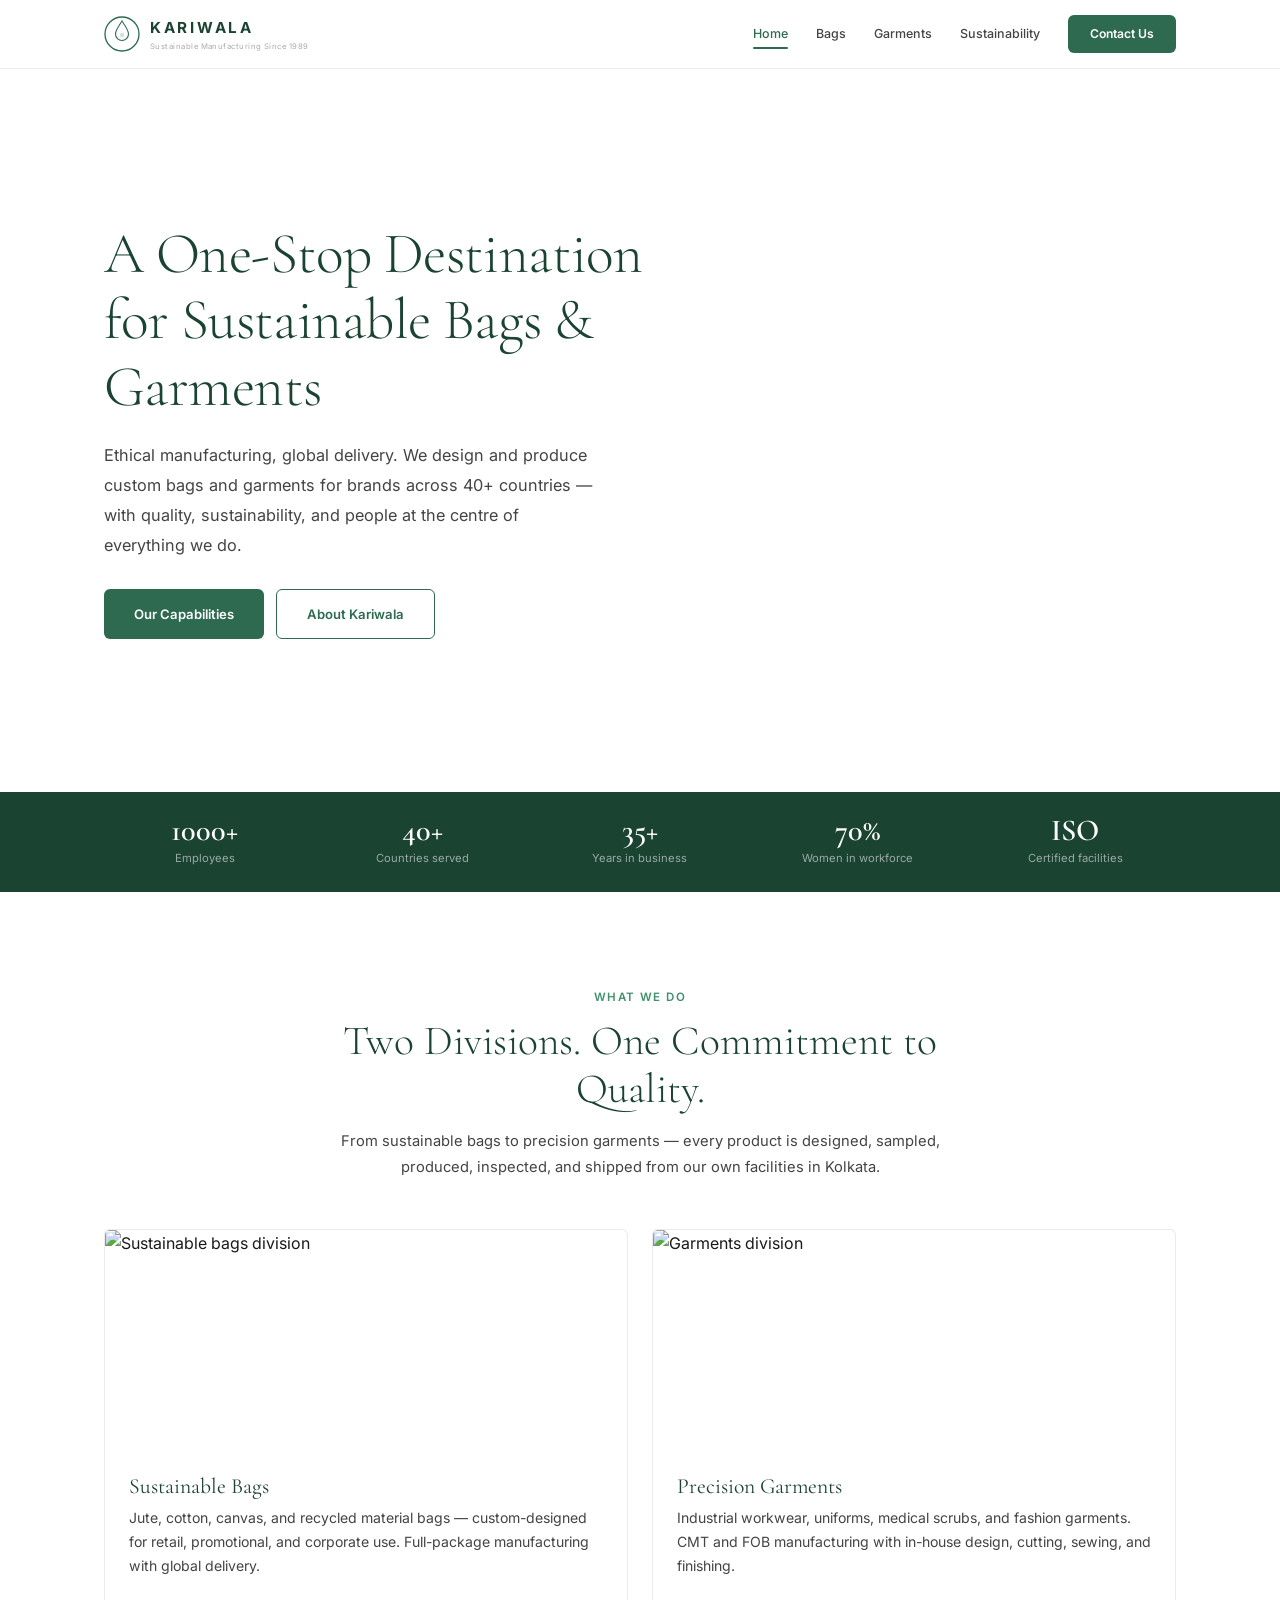
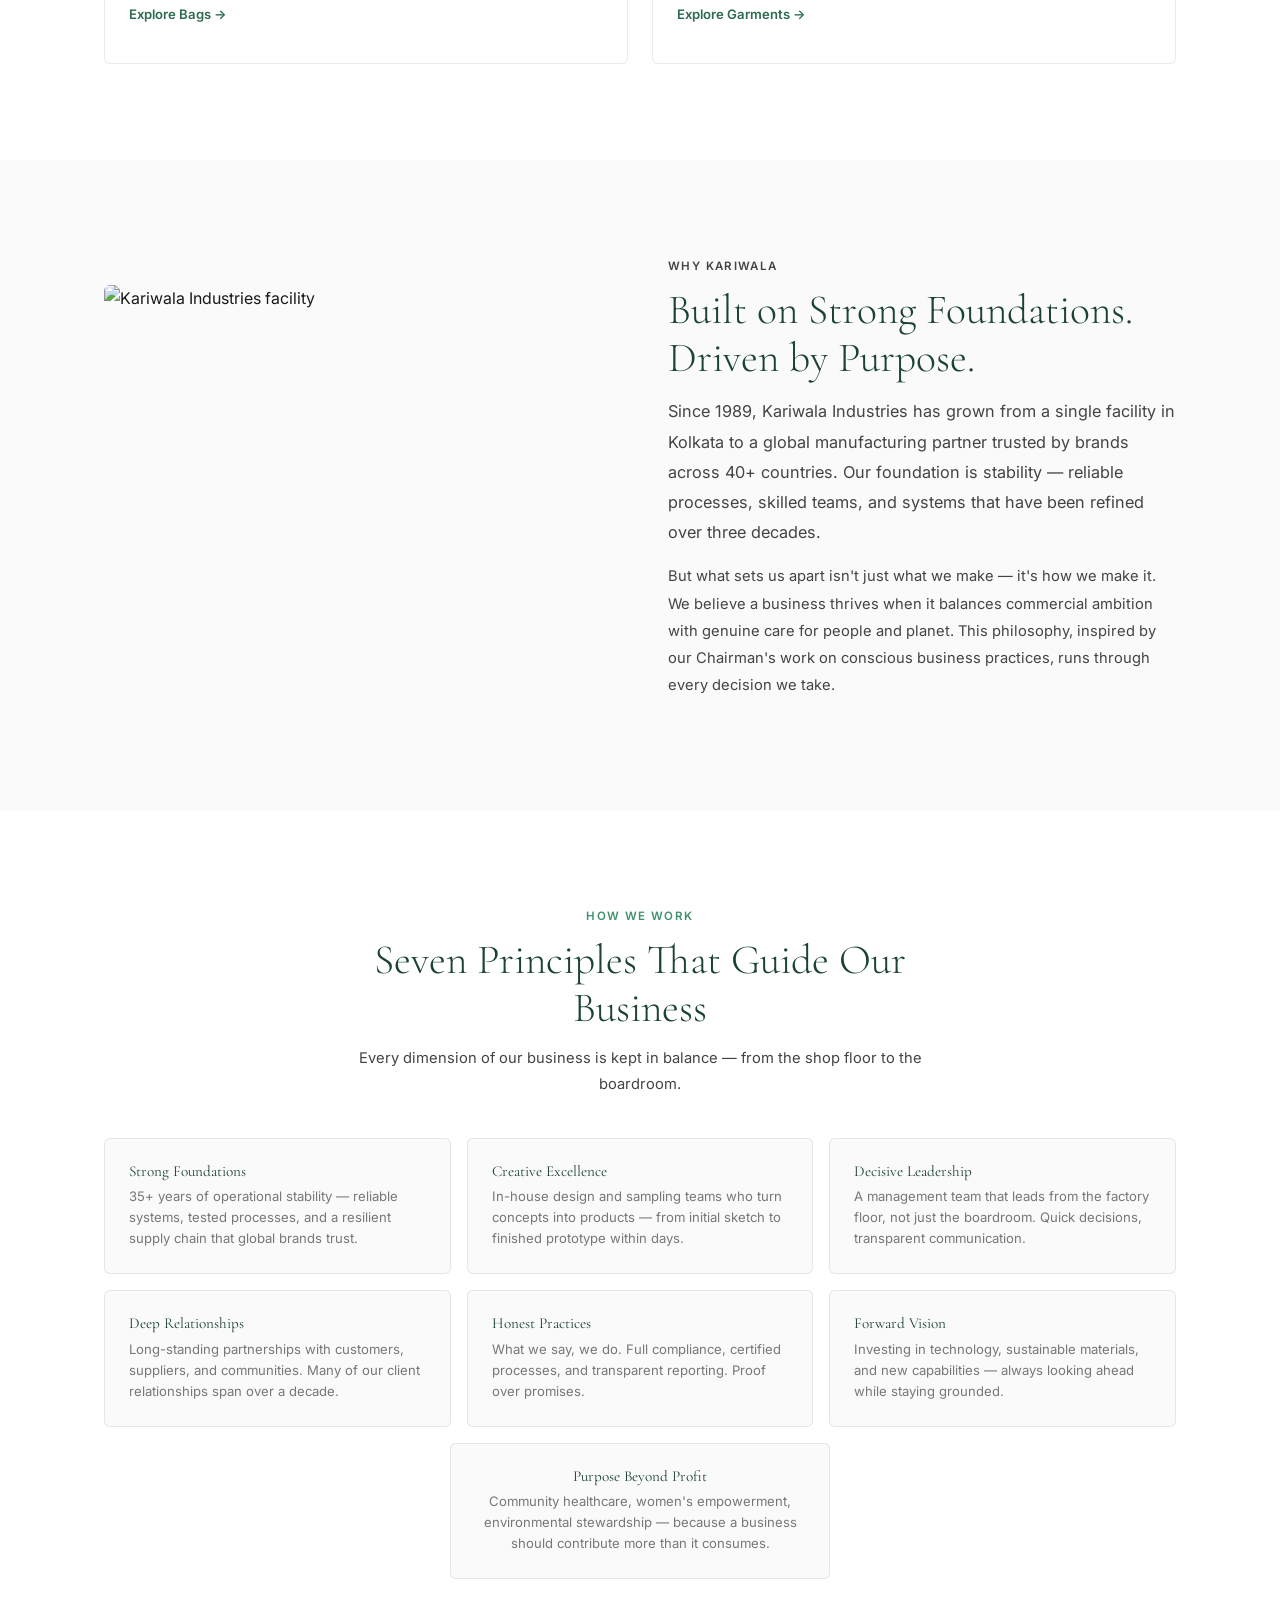
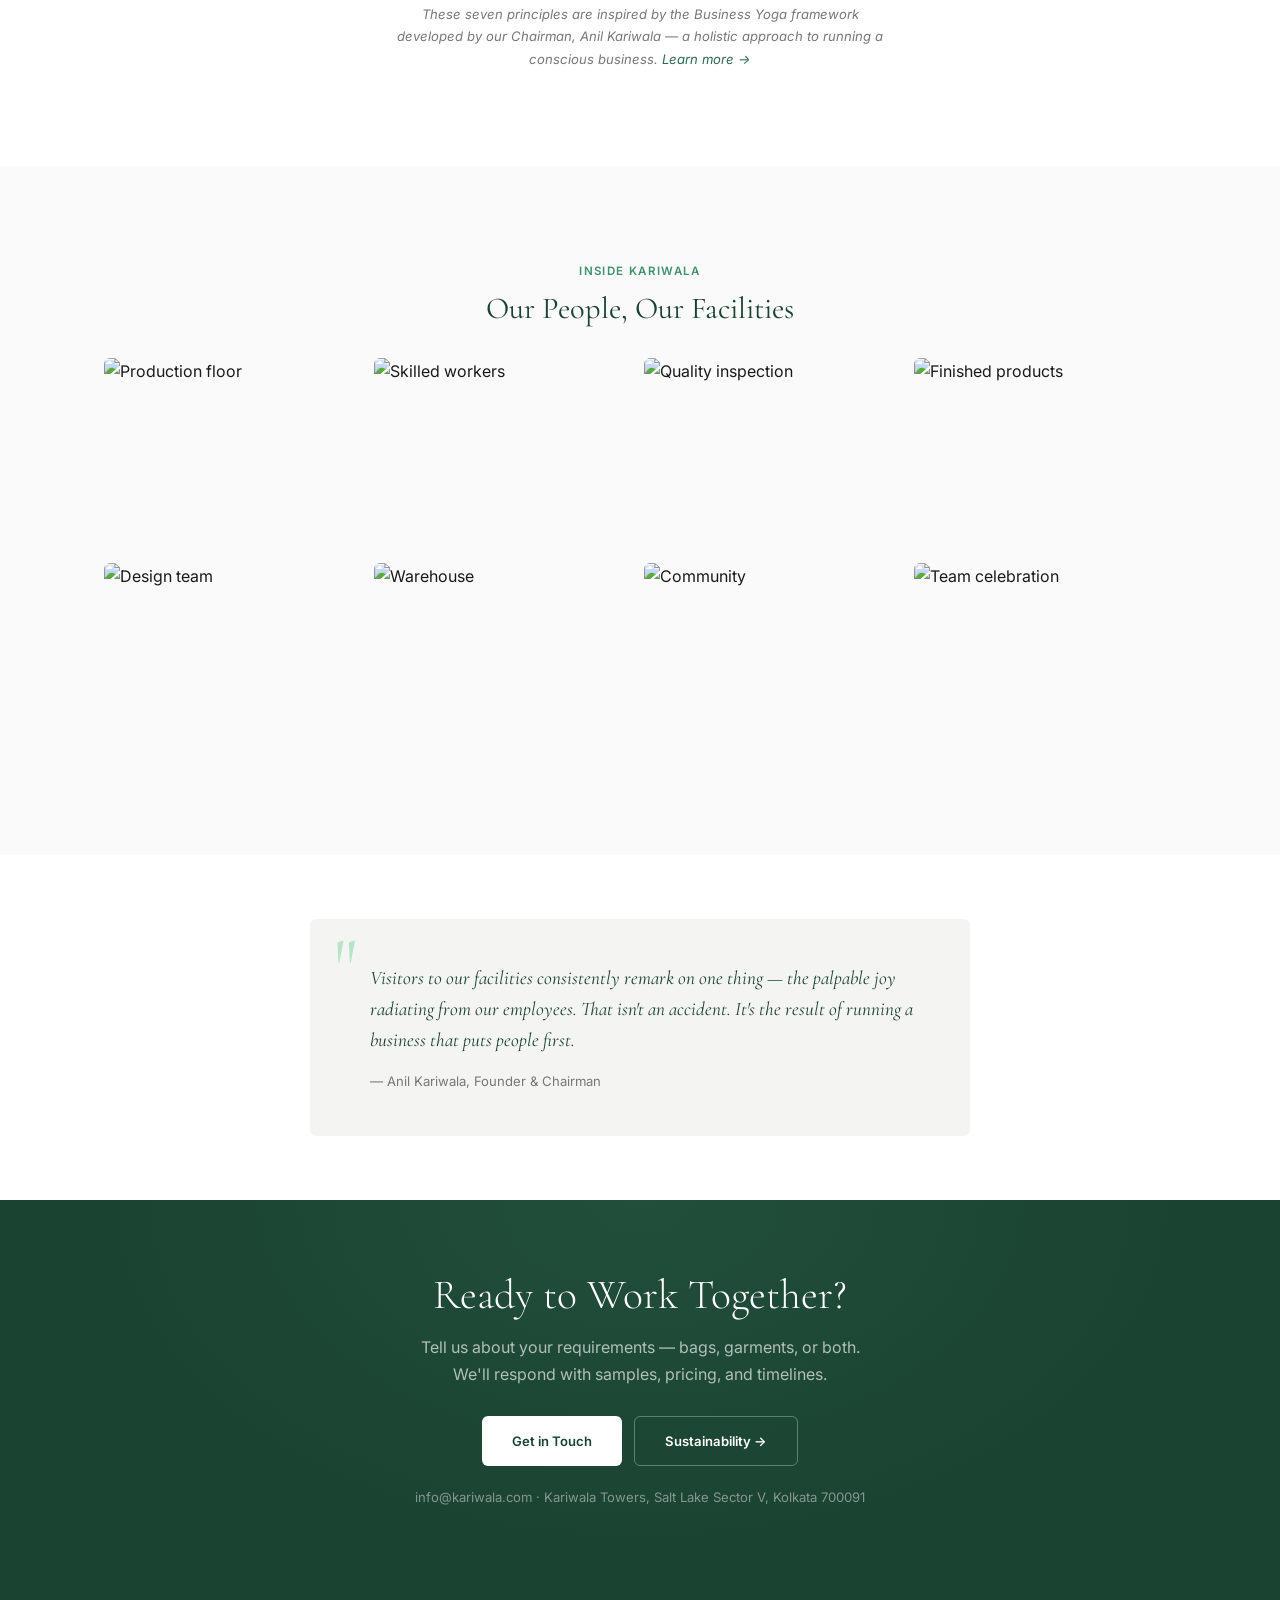
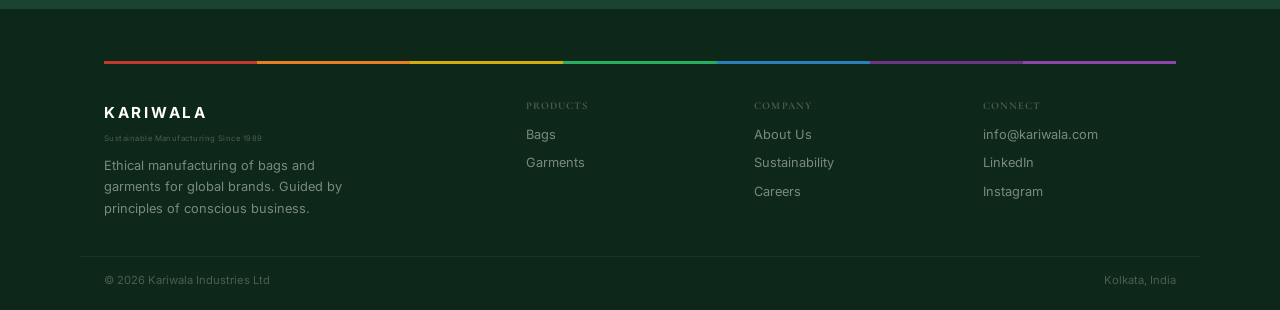
==== commit 9192b5a2: "Add files via upload" ====
--- a/index.html
+++ b/index.html
@@ -3,660 +3,186 @@
 <head>
 <meta charset="UTF-8">
 <meta name="viewport" content="width=device-width, initial-scale=1.0">
-<title>Kariwala — Business, Consciously Conducted</title>
-<meta name="description" content="Kariwala Industries — Business, Consciously Conducted. Guided by Dharma, we strive to spread happiness through business with principles, people and purpose.">
-<link rel="preconnect" href="https://fonts.googleapis.com">
-<link rel="preconnect" href="https://fonts.gstatic.com" crossorigin>
-<link href="https://fonts.googleapis.com/css2?family=Cormorant+Garamond:ital,wght@0,300;0,400;0,500;0,600;0,700;1,300;1,400;1,500&family=Inter:wght@300;400;500;600;700&family=Caveat:wght@400;500;600&display=swap" rel="stylesheet">
-<style>
-*,*::before,*::after{box-sizing:border-box;margin:0;padding:0}
-html{scroll-behavior:smooth;font-size:16px}
-body{font-family:'Inter',sans-serif;color:#2a2a2a;background:#FAFAF7;line-height:1.7;overflow-x:hidden}
-img{max-width:100%;display:block}
-a{color:inherit;text-decoration:none}
-:root{
-  --ivory:#FAFAF7;--warm:#F5F3EE;--cream:#EDE9E0;
-  --gd:#1B4332;--g:#2D6A4F;--gl:#52B788;--gm:#95D5B2;
-  --t:#2a2a2a;--tl:#666;--tm:#999;
-  --c1:#C0392B;--c2:#E67E22;--c3:#F1C40F;--c4:#27AE60;--c5:#2980B9;--c6:#6C3483;--c7:#8E44AD;
-  --serif:'Cormorant Garamond',Georgia,serif;
-  --sans:'Inter',sans-serif;
-  --hand:'Caveat',cursive;
-  --mw:1200px;
-}
-
-/* NAV */
-.nav{position:fixed;top:0;left:0;right:0;z-index:100;background:rgba(250,250,247,0.96);backdrop-filter:blur(12px);border-bottom:1px solid rgba(0,0,0,0.06);transition:box-shadow .3s}
-.nav.scrolled{box-shadow:0 2px 20px rgba(0,0,0,0.06)}
-.ni{max-width:var(--mw);margin:0 auto;padding:0 24px;display:flex;align-items:center;justify-content:space-between;height:72px}
-.nl{display:flex;align-items:center;gap:12px}
-.nl svg{width:42px;height:42px}
-.nlt{display:flex;flex-direction:column}
-.nln{font-size:1.1rem;font-weight:600;letter-spacing:.25em;text-transform:uppercase;color:var(--gd)}
-.nls{font-size:.55rem;letter-spacing:.12em;text-transform:uppercase;color:var(--tm);margin-top:1px}
-.nk{display:flex;align-items:center;gap:28px}
-.nk a{font-size:.78rem;letter-spacing:.08em;text-transform:uppercase;color:var(--tl);font-weight:500;transition:color .2s}
-.nk a:hover{color:var(--g)}
-.nc{background:var(--g);color:#fff!important;padding:10px 22px;border-radius:4px;font-weight:600;transition:background .2s}
-.nc:hover{background:var(--gd)}
-.ham{display:none;cursor:pointer;background:none;border:none;padding:8px}
-.ham span{display:block;width:22px;height:2px;background:var(--gd);margin:5px 0}
-
-/* HERO */
-.hero{min-height:100vh;display:flex;flex-direction:column;padding-top:72px;position:relative;background:var(--ivory);overflow:hidden}
-.hero::after{content:'';position:absolute;bottom:0;left:0;width:400px;height:400px;background:url("data:image/svg+xml,%3Csvg xmlns='http://www.w3.org/2000/svg' viewBox='0 0 400 400' fill='none'%3E%3Cpath d='M50 380c30-60 80-120 150-160s120-50 180-80' stroke='%2395D5B2' stroke-width='0.8' opacity='0.3'/%3E%3Cpath d='M20 350c40-50 100-100 170-130s110-40 160-60' stroke='%2395D5B2' stroke-width='0.5' opacity='0.2'/%3E%3Cpath d='M80 400c20-80 60-140 120-180s130-60 180-100' stroke='%2395D5B2' stroke-width='0.6' opacity='0.25'/%3E%3Cellipse cx='200' cy='300' rx='80' ry='120' stroke='%2395D5B2' stroke-width='0.4' opacity='0.15'/%3E%3Cpath d='M150 380c10-40 30-80 70-110s80-40 120-70' stroke='%2352B788' stroke-width='0.5' opacity='0.15'/%3E%3C/svg%3E") no-repeat;opacity:.6;pointer-events:none}
-.hi{max-width:var(--mw);margin:0 auto;padding:60px 24px 20px;display:grid;grid-template-columns:1fr 260px 1fr;gap:32px;align-items:center;flex:1}
-.hl h1{font-family:var(--serif);font-size:clamp(1.7rem,3.2vw,2.6rem);font-weight:300;color:var(--t);line-height:1.3;margin-bottom:20px}
-.hl h1 em{font-style:italic;color:var(--gd)}
-.hdiv{width:40px;height:2px;background:var(--gm);margin-bottom:20px}
-.hm{font-size:.92rem;color:var(--t);line-height:1.7;margin-bottom:20px}
-.hm strong{font-weight:600;display:block;margin-top:3px}
-.hsn{font-family:var(--hand);font-size:2rem;color:var(--gd)}
-.hst{font-size:.68rem;letter-spacing:.12em;text-transform:uppercase;color:var(--tm);font-weight:600;margin-bottom:16px}
-.hvl{display:inline-flex;align-items:center;gap:12px;padding:12px 18px;border:1px solid var(--cream);border-radius:8px;margin-top:8px;cursor:pointer;transition:border-color .2s}
-.hvl:hover{border-color:var(--gm)}
-.hpi{width:36px;height:36px;border-radius:50%;background:var(--g);display:flex;align-items:center;justify-content:center;flex-shrink:0}
-.hpi svg{width:14px;height:14px;fill:#fff;margin-left:2px}
-.hvt span{display:block}.hvt span:first-child{font-size:.72rem;font-weight:600;letter-spacing:.06em;text-transform:uppercase}.hvt span:last-child{font-size:.72rem;color:var(--tm)}
-
-/* SPINE */
-.spine{position:relative;display:flex;flex-direction:column;align-items:center;padding:10px 0}
-.spine::before{content:'';position:absolute;top:30px;bottom:30px;left:50%;width:2px;background:linear-gradient(to top,var(--c1),var(--c2),var(--c3),var(--c4),var(--c5),var(--c6),var(--c7));transform:translateX(-50%);opacity:.35}
-.si{display:flex;align-items:center;gap:14px;position:relative;z-index:1;padding:10px 0;cursor:pointer;transition:transform .2s;text-decoration:none}
-.si:hover{transform:scale(1.06)}
-.sic{width:50px;height:50px;border-radius:50%;display:flex;align-items:center;justify-content:center;flex-shrink:0;box-shadow:0 2px 8px rgba(0,0,0,.12);transition:box-shadow .3s}
-.si:hover .sic{box-shadow:0 4px 16px rgba(0,0,0,.2)}
-.sic svg{width:22px;height:22px}
-.sl .sn{font-size:.62rem;font-weight:700;letter-spacing:.1em;color:var(--tm)}
-.sl .sna{font-size:.78rem;font-weight:700;letter-spacing:.04em;text-transform:uppercase;color:var(--t)}
-.sl .sw{font-size:.72rem;font-weight:700;letter-spacing:.04em;text-transform:uppercase}
-
-/* HERO RIGHT */
-.hr{position:relative;border-radius:10px;overflow:hidden;height:520px}
-.hr img{width:100%;height:100%;object-fit:cover}
-.hro{position:absolute;bottom:16px;right:16px;background:rgba(255,255,255,.92);backdrop-filter:blur(8px);padding:14px 18px;border-radius:6px;max-width:260px}
-.hro h4{font-family:var(--serif);font-size:.95rem;color:var(--gd);margin-bottom:3px}
-.hro p{font-size:.78rem;color:var(--tl);line-height:1.5}
-
-/* SCROLL */
-.sci{text-align:center;padding:20px 0 12px;animation:fl 2s ease-in-out infinite}
-.sci p{font-size:.62rem;letter-spacing:.2em;text-transform:uppercase;color:var(--tm);margin-bottom:6px}
-@keyframes fl{0%,100%{transform:translateY(0)}50%{transform:translateY(6px)}}
-
-/* STATS */
-.sb{background:var(--warm);border-top:1px solid rgba(0,0,0,.05);border-bottom:1px solid rgba(0,0,0,.05)}
-.sbi{max-width:var(--mw);margin:0 auto;padding:24px;display:flex;justify-content:space-between;flex-wrap:wrap;gap:16px}
-.sti{text-align:center;flex:1;min-width:120px}
-.sti .num{font-family:var(--serif);font-size:1.5rem;font-weight:600;color:var(--gd)}
-.sti .lab{font-size:.62rem;letter-spacing:.06em;text-transform:uppercase;color:var(--tm);font-weight:600}
-.sti .sub{font-size:.7rem;color:var(--tl)}
-
-/* SECTIONS */
-.sec{padding:100px 0}
-.con{max-width:var(--mw);margin:0 auto;padding:0 24px}
-.ey{font-size:.72rem;letter-spacing:.2em;text-transform:uppercase;font-weight:600;color:var(--g);margin-bottom:14px}
-h2.dl{font-family:var(--serif);font-size:clamp(1.7rem,3.5vw,2.8rem);font-weight:300;line-height:1.2;color:var(--gd)}
-h2.dm{font-family:var(--serif);font-size:clamp(1.3rem,2.5vw,2rem);font-weight:400;color:var(--gd)}
-
-/* JOURNEY */
-.jour{background:#fff}
-.ji{max-width:700px;margin:0 auto;text-align:center}
-.jp{width:180px;height:180px;border-radius:50%;margin:0 auto 28px;overflow:hidden;border:3px solid var(--warm)}
-.jp img{width:100%;height:100%;object-fit:cover}
-.jq{font-family:var(--serif);font-size:clamp(1.2rem,2.2vw,1.6rem);font-weight:300;font-style:italic;color:var(--gd);line-height:1.5;margin-bottom:28px;padding:0 16px}
-.jt{font-size:.95rem;color:var(--tl);line-height:1.9;margin-bottom:20px;text-align:left}
-.js{font-family:var(--hand);font-size:1.8rem;color:var(--gd);margin-top:28px}
-
-/* PHILOSOPHY */
-.phil{background:var(--ivory)}
-.pt{max-width:620px;margin:0 auto 50px;text-align:center}
-.pt p{color:var(--tl);line-height:1.8;margin-top:16px}
-.pc{background:#fff;border-radius:8px;padding:36px;max-width:620px;margin:0 auto;text-align:center;border:1px solid rgba(0,0,0,.04)}
-.pc blockquote{font-family:var(--serif);font-size:1.3rem;font-style:italic;color:var(--gd);margin-bottom:12px}
-.pc p{font-size:.9rem;color:var(--tl);line-height:1.7}
-.pf{display:flex;align-items:center;justify-content:center;gap:16px;margin-top:50px;flex-wrap:wrap}
-.pfi{text-align:center;padding:12px 20px}
-.pfi h4{font-family:var(--serif);font-size:1.05rem;color:var(--gd)}
-.pfi p{font-size:.7rem;color:var(--tm);text-transform:uppercase;letter-spacing:.1em;margin-top:3px}
-.pfa{font-size:1.1rem;color:var(--gm)}
-
-/* 7 CHAKRAS */
-.sc7{background:#fff}
-.sc7h{text-align:center;max-width:680px;margin:0 auto 70px}
-.sc7h p{color:var(--tl);font-size:.95rem;line-height:1.8;margin-top:16px}
-.cg{display:flex;flex-direction:column;max-width:700px;margin:0 auto}
-.cg::before{display:none}
-.cc{display:grid;grid-template-columns:80px 1fr 200px;gap:20px;align-items:center;padding:20px 0;border-bottom:1px solid rgba(0,0,0,.04);cursor:pointer;transition:background .2s;text-decoration:none}
-.cc:hover{background:rgba(45,106,79,.03);border-radius:8px}
-.cc:last-child{border-bottom:none}
-.cd{width:70px;height:70px;border-radius:50%;display:flex;align-items:center;justify-content:center;box-shadow:0 3px 12px rgba(0,0,0,.1);transition:transform .3s}
-.cc:hover .cd{transform:scale(1.08)}
-.cd svg{width:28px;height:28px}
-.ci .cn{font-size:.62rem;font-weight:700;letter-spacing:.1em;color:var(--tm)}
-.ci h3{font-size:.95rem;font-weight:700;letter-spacing:.04em;text-transform:uppercase;margin:2px 0 3px}
-.ci .cdim{font-size:.82rem;font-weight:600;text-transform:uppercase;letter-spacing:.06em}
-.ci .ctag{font-family:var(--serif);font-size:.92rem;font-style:italic;color:var(--tl);margin-top:4px}
-.cimg{width:200px;height:120px;border-radius:6px;overflow:hidden}
-.cimg img{width:100%;height:100%;object-fit:cover}
-
-/* CHAKRA DETAIL */
-.chd{padding:80px 0;position:relative}
-.chd:nth-child(even){background:var(--warm)}
-.chdh{max-width:680px;margin:0 auto 50px;text-align:center}
-.chb{width:80px;height:80px;border-radius:50%;margin:0 auto 20px;display:flex;align-items:center;justify-content:center;box-shadow:0 4px 16px rgba(0,0,0,.12)}
-.chb svg{width:32px;height:32px}
-.chdh .cn{font-size:.68rem;font-weight:700;letter-spacing:.15em;color:var(--tm);margin-bottom:6px}
-.chdh .ctag{font-family:var(--serif);font-size:clamp(1.1rem,2vw,1.4rem);font-style:italic;color:var(--tl);margin-top:12px;line-height:1.5}
-.chdh .cvq{font-family:var(--serif);font-size:1.2rem;color:var(--gd);margin-top:12px}
-.gl{text-align:center;margin-bottom:28px}
-.gl p{font-size:.72rem;font-weight:600;letter-spacing:.15em;text-transform:uppercase;color:var(--g)}
-.pg{display:grid;grid-template-columns:repeat(4,1fr);gap:10px;max-width:900px;margin:0 auto 36px}
-.pg.sm{grid-template-columns:repeat(2,1fr);max-width:480px}
-.pt2{aspect-ratio:4/3;border-radius:6px;overflow:hidden;position:relative;cursor:pointer;transition:transform .3s,box-shadow .3s}
-.pt2:hover{transform:translateY(-3px);box-shadow:0 8px 24px rgba(0,0,0,.12)}
-.pt2 img{width:100%;height:100%;object-fit:cover}
-.pt2 .cap{position:absolute;bottom:0;left:0;right:0;background:linear-gradient(transparent,rgba(0,0,0,.65));color:#fff;padding:20px 10px 10px;font-size:.7rem;opacity:0;transition:opacity .3s}
-.pt2:hover .cap{opacity:1}
-.cap .cy{font-weight:600;display:block;margin-bottom:2px}
-.ps{max-width:560px;margin:36px auto 0;text-align:center}
-.ps h4{font-size:.72rem;font-weight:600;letter-spacing:.15em;text-transform:uppercase;color:var(--g);margin-bottom:16px}
-.ps p{font-family:var(--serif);font-size:1rem;color:var(--tl);font-style:italic;line-height:1.7;margin-bottom:10px}
-.nc2{text-align:center;margin-top:40px}
-.nc2 a{font-size:.78rem;font-weight:600;color:var(--g);text-transform:uppercase;letter-spacing:.1em;display:inline-flex;align-items:center;gap:8px;transition:gap .2s}
-.nc2 a:hover{gap:14px}
-.gsl{text-align:center;font-size:.72rem;font-weight:600;letter-spacing:.12em;text-transform:uppercase;color:var(--tm);margin:28px 0 14px}
-
-/* 8 LIMBS */
-.el{background:var(--gd);color:#fff;padding:100px 0;position:relative;overflow:hidden}
-.el::before{content:'';position:absolute;inset:0;background:radial-gradient(ellipse at 50% 0%,rgba(82,183,136,.1),transparent 70%)}
-.elh{text-align:center;max-width:680px;margin:0 auto 50px;position:relative}
-.elh .ey{color:var(--gm)}
-.elh h2{color:#fff}
-.elc{text-align:center;max-width:580px;margin:0 auto 50px}
-.elc p{font-family:var(--serif);font-size:1.05rem;color:rgba(255,255,255,.6);line-height:1.6}
-.elc p strong{color:#fff;font-weight:400}
-.lp{display:flex;align-items:center;justify-content:center;flex-wrap:wrap;gap:0;max-width:1000px;margin:0 auto;position:relative}
-.li{text-align:center;padding:16px 12px;flex:1;min-width:90px;cursor:pointer;transition:all .3s;border-radius:8px}
-.li:hover,.li.act{background:rgba(255,255,255,.08);transform:translateY(-3px)}
-.li .ln{font-size:.58rem;font-weight:700;letter-spacing:.1em;color:var(--gm);margin-bottom:6px}
-.li .lna{font-family:var(--serif);font-size:.92rem;color:#fff;margin-bottom:3px}
-.li .lm{font-size:.65rem;color:rgba(255,255,255,.45);text-transform:uppercase;letter-spacing:.06em}
-.lco{width:30px;height:2px;background:rgba(255,255,255,.12);flex-shrink:0}
-.ld{margin-top:36px;background:rgba(255,255,255,.05);border:1px solid rgba(255,255,255,.08);border-radius:8px;padding:36px;max-width:680px;margin-left:auto;margin-right:auto;display:none}
-.ld.act{display:block}
-.ld h3{font-family:var(--serif);font-size:1.4rem;color:#fff;margin-bottom:10px}
-.ld p{color:rgba(255,255,255,.65);line-height:1.8}
-
-/* SAMADHI */
-.sam{background:var(--ivory);text-align:center}
-.sami{max-width:600px;margin:0 auto}
-.samico{width:90px;height:90px;border-radius:50%;background:linear-gradient(135deg,var(--gl),var(--g));margin:0 auto 28px;display:flex;align-items:center;justify-content:center;box-shadow:0 8px 24px rgba(45,106,79,.2)}
-.samico svg{width:36px;height:36px;fill:#fff}
-.samtag{font-family:var(--serif);font-size:clamp(1.1rem,2vw,1.5rem);font-style:italic;color:var(--tl);line-height:1.6;margin:16px 0 28px}
-.sami p{color:var(--tl);line-height:1.9;margin-bottom:16px}
-
-/* OUR BUSINESS */
-.ob{background:#fff}
-.obh{text-align:center;max-width:620px;margin:0 auto 50px}
-.obh p{color:var(--tl);line-height:1.8;margin-top:14px}
-.bg{display:grid;grid-template-columns:repeat(3,1fr);gap:20px;max-width:900px;margin:0 auto}
-.bc{border-radius:8px;overflow:hidden;transition:transform .3s,box-shadow .3s;border:1px solid rgba(0,0,0,.04)}
-.bc:hover{transform:translateY(-4px);box-shadow:0 8px 24px rgba(0,0,0,.08)}
-.bci{height:200px;overflow:hidden}
-.bci img{width:100%;height:100%;object-fit:cover;transition:transform .4s}
-.bc:hover .bci img{transform:scale(1.05)}
-.bct{padding:24px;text-align:center}
-.bct h3{font-family:var(--serif);font-size:1.15rem;margin-bottom:8px;color:var(--gd)}
-.bct p{font-size:.82rem;color:var(--tl);line-height:1.6}
-
-/* OUR PEOPLE */
-.op{background:var(--ivory)}
-.oph{text-align:center;max-width:620px;margin:0 auto 50px}
-.oph p{color:var(--tl);line-height:1.8;margin-top:14px}
-.opg{display:grid;grid-template-columns:repeat(4,1fr);gap:12px;max-width:900px;margin:0 auto}
-.opt{aspect-ratio:1;border-radius:8px;overflow:hidden;transition:transform .3s}
-.opt:hover{transform:scale(1.03)}
-.opt img{width:100%;height:100%;object-fit:cover}
-
-/* CTA */
-.wwu{background:var(--gd);color:#fff;text-align:center;padding:80px 0}
-.wwu h2{color:#fff;margin-bottom:16px}
-.wwu p{color:rgba(255,255,255,.7);max-width:480px;margin:0 auto 36px;line-height:1.8}
-.wwub{display:flex;gap:14px;justify-content:center;flex-wrap:wrap}
-.wwub a{padding:13px 28px;border-radius:4px;font-size:.82rem;font-weight:600;letter-spacing:.05em;text-transform:uppercase;transition:all .2s}
-.bp{background:#fff;color:var(--gd)}.bp:hover{background:var(--gm)}
-.bs{border:1px solid rgba(255,255,255,.3);color:#fff}.bs:hover{border-color:#fff;background:rgba(255,255,255,.08)}
-
-/* CONTACT */
-.ct{background:var(--ivory);text-align:center}
-.cti{max-width:560px;margin:0 auto}
-.cti p{color:var(--tl);margin-bottom:28px;line-height:1.8}
-
-/* FOOTER */
-.ft{background:var(--gd);color:rgba(255,255,255,.6);border-top:1px solid rgba(255,255,255,.06);padding:50px 0 28px}
-.fti{max-width:var(--mw);margin:0 auto;padding:0 24px;display:grid;grid-template-columns:2fr 1fr 1fr 1fr;gap:36px}
-.ftb{max-width:280px}
-.ftb .nln{color:#fff;margin-bottom:6px}
-.ftb p{font-size:.82rem;line-height:1.7;margin-top:10px}
-.ftc h4{font-size:.68rem;font-weight:700;letter-spacing:.15em;text-transform:uppercase;color:rgba(255,255,255,.35);margin-bottom:14px}
-.ftc a{display:block;font-size:.82rem;margin-bottom:8px;transition:color .2s}
-.ftc a:hover{color:#fff}
-.ftbt{max-width:var(--mw);margin:36px auto 0;padding:16px 24px 0;border-top:1px solid rgba(255,255,255,.06);display:flex;justify-content:space-between;font-size:.72rem;color:rgba(255,255,255,.35)}
-
-/* ANIMATIONS */
-.fi{opacity:0;transform:translateY(20px);transition:opacity .7s,transform .7s}
-.fi.v{opacity:1;transform:none}
-
-/* LIGHTBOX */
-.lb{position:fixed;inset:0;background:rgba(0,0,0,.9);z-index:200;display:none;align-items:center;justify-content:center;cursor:pointer}
-.lb.show{display:flex}
-.lb img{max-width:90vw;max-height:85vh;border-radius:8px;object-fit:contain}
-.lb .lbc{position:absolute;bottom:40px;left:50%;transform:translateX(-50%);color:rgba(255,255,255,.8);font-size:.85rem;text-align:center}
-.lbx{position:absolute;top:24px;right:32px;color:#fff;font-size:2rem;cursor:pointer;background:none;border:none;z-index:201}
-
-/* MOBILE */
-@media(max-width:900px){
-  .hi{grid-template-columns:1fr;gap:20px}
-  .spine{flex-direction:row;flex-wrap:wrap;justify-content:center;gap:6px;padding:16px 0}
-  .spine::before{display:none}
-  .sl{display:none}
-  .sic{width:40px;height:40px}
-  .sic svg{width:18px;height:18px}
-  .hr{height:300px;border-radius:8px}
-  .nk{display:none}
-  .ham{display:block}
-  .pg{grid-template-columns:repeat(2,1fr)}
-  .bg{grid-template-columns:1fr}
-  .opg{grid-template-columns:repeat(2,1fr)}
-  .fti{grid-template-columns:1fr 1fr}
-  .ftbt{flex-direction:column;gap:6px;text-align:center}
-  .lp{flex-direction:column;gap:0}
-  .lco{width:2px;height:16px}
-  .cc{grid-template-columns:60px 1fr;gap:12px}
-  .cimg{display:none}
-  .sbi{justify-content:center}
-}
-@media(max-width:600px){
-  .sec{padding:70px 0}
-  .fti{grid-template-columns:1fr}
-  .wwub{flex-direction:column;align-items:center}
-}
-
-/* MOBILE MENU */
-.mm{position:fixed;inset:0;background:rgba(250,250,247,.98);z-index:99;display:flex;flex-direction:column;align-items:center;justify-content:center;gap:22px;opacity:0;pointer-events:none;transition:opacity .3s}
-.mm.open{opacity:1;pointer-events:all}
-.mm a{font-size:1.05rem;font-weight:500;color:var(--gd);letter-spacing:.04em}
-.mmx{position:absolute;top:18px;right:18px;background:none;border:none;font-size:2rem;color:var(--gd);cursor:pointer}
-</style>
+<title>Kariwala Industries — Sustainable Bags & Garment Manufacturer</title>
+<meta name="description" content="Kariwala Industries — ethical manufacturer of sustainable bags and garments, exporting to 40+ countries from Kolkata, India.">
+<link rel="preconnect" href="https://fonts.googleapis.com"><link rel="preconnect" href="https://fonts.gstatic.com" crossorigin>
+<link href="https://fonts.googleapis.com/css2?family=Cormorant+Garamond:ital,wght@0,300;0,400;0,500;0,600;1,300;1,400&family=Inter:wght@300;400;500;600;700&display=swap" rel="stylesheet">
+<link rel="stylesheet" href="style.css">
 </head>
 <body>
-
-<!-- NAV -->
-<nav class="nav" id="nav">
-<div class="ni">
-  <a href="#" class="nl">
-    <svg viewBox="0 0 42 42" fill="none"><circle cx="21" cy="21" r="20" stroke="#2D6A4F" stroke-width="1.5"/><path d="M21 6c-4 6-8 10-8 15a8 8 0 0016 0c0-5-4-9-8-15z" fill="none" stroke="#2D6A4F" stroke-width="1.2"/><circle cx="21" cy="22" r="3" fill="#2D6A4F" opacity=".3"/><path d="M15 10c2 1 4 1 6 0M15 34c2-1 4-1 6 0" stroke="#2D6A4F" stroke-width=".8" fill="none" opacity=".4"/></svg>
-    <div class="nlt"><span class="nln">Kariwala</span><span class="nls">Business, Consciously Conducted</span></div>
-  </a>
-  <div class="nk">
-    <a href="#journey">The Journey</a>
-    <a href="#seven-chakras">7 Chakras</a>
-    <a href="#eight-limbs">8 Limbs</a>
-    <a href="#our-business">Our Business</a>
-    <a href="#contact">Contact</a>
-    <a href="#wwu" class="nc">Work With Us</a>
-  </div>
-  <button class="ham" id="ham" aria-label="Menu"><span></span><span></span><span></span></button>
-</div>
-</nav>
-<div class="mm" id="mm"><button class="mmx" id="mmx">&times;</button>
-<a href="#journey" onclick="cmm()">The Journey</a><a href="#seven-chakras" onclick="cmm()">7 Chakras</a><a href="#eight-limbs" onclick="cmm()">8 Limbs</a><a href="#our-business" onclick="cmm()">Our Business</a><a href="#contact" onclick="cmm()">Contact</a><a href="#wwu" onclick="cmm()">Work With Us</a>
-</div>
+<nav class="nav" id="nav"><div class="nav-i">
+  <a href="index.html" class="nav-l"><svg viewBox="0 0 36 36" fill="none" style="width:36px;height:36px"><circle cx="18" cy="18" r="17" stroke="#2D6A4F" stroke-width="1.3"/><path d="M18 5c-3 5-6.5 9-6.5 13a6.5 6.5 0 0013 0c0-4-3.5-8-6.5-13z" fill="none" stroke="#2D6A4F" stroke-width="1.1"/><circle cx="18" cy="19" r="2.2" fill="#2D6A4F" opacity=".2"/></svg><div class="nav-lt"><span class="nav-n">KARIWALA</span><span class="nav-t">Sustainable Manufacturing Since 1989</span></div></a>
+  <div class="nav-k"><a href="index.html" class="nav-a on">Home</a><a href="bags.html" class="nav-a">Bags</a><a href="garments.html" class="nav-a">Garments</a><a href="sustainability.html" class="nav-a">Sustainability</a><a href="#contact" class="nav-c">Contact Us</a></div>
+  <button class="ham" id="ham"><span></span><span></span><span></span></button>
+</div></nav>
+<div class="mm" id="mm"><button class="mmx" id="mmx">&times;</button><a href="index.html">Home</a><a href="bags.html">Bags</a><a href="garments.html">Garments</a><a href="sustainability.html">Sustainability</a><a href="#contact">Contact</a></div>
 
 <!-- HERO -->
-<section class="hero" id="home">
-<div class="hi">
-  <div class="hl fi">
-    <h1>What if a business could be run like a human being lives&mdash;<br><em>with stability, creativity, courage, compassion, truth, vision and purpose?</em></h1>
-    <div class="hdiv"></div>
-    <p class="hm">This is our attempt.<br><strong>This is how we do business at Kariwala.</strong></p>
-    <div class="hsn">Anil Kariwala</div>
-    <div class="hst">Founder &amp; Chairman</div>
-    <div class="hvl"><div class="hpi"><svg viewBox="0 0 24 24"><polygon points="8,5 20,12 8,19" fill="white"/></svg></div><div class="hvt"><span>A Message from Anil Kariwala</span><span>Watch video</span></div></div>
+<section class="hero hero-light">
+  <div class="hero-bg"><img src="https://picsum.photos/seed/kari-corp-hero/1600/900" alt="Kariwala Industries manufacturing facility"></div>
+  <div class="hero-ct">
+    <h1 class="h-xl" style="max-width:600px">A One-Stop Destination for Sustainable Bags &amp; Garments</h1>
+    <p class="body-l">Ethical manufacturing, global delivery. We design and produce custom bags and garments for brands across 40+ countries — with quality, sustainability, and people at the centre of everything we do.</p>
+    <div class="hero-act"><a href="#capabilities" class="btn btn-p">Our Capabilities</a><a href="#about" class="btn btn-o">About Kariwala</a></div>
   </div>
-
-  <!-- SPINE -->
-  <div class="spine fi">
-    <a href="#sahasrara" class="si"><div class="sic" style="background:var(--c7)"><svg viewBox="0 0 24 24" fill="none" stroke="#fff" stroke-width="1.5"><circle cx="12" cy="12" r="4"/><path d="M12 2v4M12 18v4M2 12h4M18 12h4M4.93 4.93l2.83 2.83M16.24 16.24l2.83 2.83M4.93 19.07l2.83-2.83M16.24 7.76l2.83-2.83"/></svg></div><div class="sl"><div class="sn">07</div><div class="sna">Sahasrara</div><div class="sw" style="color:var(--c7)">Purpose</div></div></a>
-    <a href="#ajna" class="si"><div class="sic" style="background:var(--c6)"><svg viewBox="0 0 24 24" fill="none" stroke="#fff" stroke-width="1.5"><circle cx="12" cy="12" r="3"/><path d="M2 12s4-7 10-7 10 7 10 7-4 7-10 7-10-7-10-7z"/></svg></div><div class="sl"><div class="sn">06</div><div class="sna">Ajna</div><div class="sw" style="color:var(--c6)">Vision</div></div></a>
-    <a href="#vishuddha" class="si"><div class="sic" style="background:var(--c5)"><svg viewBox="0 0 24 24" fill="none" stroke="#fff" stroke-width="1.5"><circle cx="12" cy="12" r="8"/><circle cx="12" cy="12" r="3"/></svg></div><div class="sl"><div class="sn">05</div><div class="sna">Vishuddha</div><div class="sw" style="color:var(--c5)">Truth</div></div></a>
-    <a href="#anahata" class="si"><div class="sic" style="background:var(--c4)"><svg viewBox="0 0 24 24" fill="#fff"><path d="M12 21.35l-1.45-1.32C5.4 15.36 2 12.28 2 8.5 2 5.42 4.42 3 7.5 3c1.74 0 3.41.81 4.5 2.09C13.09 3.81 14.76 3 16.5 3 19.58 3 22 5.42 22 8.5c0 3.78-3.4 6.86-8.55 11.54L12 21.35z"/></svg></div><div class="sl"><div class="sn">04</div><div class="sna">Anahata</div><div class="sw" style="color:var(--c4)">Connection</div></div></a>
-    <a href="#manipura" class="si"><div class="sic" style="background:var(--c3)"><svg viewBox="0 0 24 24" fill="none" stroke="#fff" stroke-width="1.5"><circle cx="12" cy="12" r="5"/><path d="M12 1v6M12 17v6M4.22 4.22l4.24 4.24M15.54 15.54l4.24 4.24M1 12h6M17 12h6M4.22 19.78l4.24-4.24M15.54 8.46l4.24-4.24"/></svg></div><div class="sl"><div class="sn">03</div><div class="sna">Manipura</div><div class="sw" style="color:#c8a800">Leadership</div></div></a>
-    <a href="#swadhisthana" class="si"><div class="sic" style="background:var(--c2)"><svg viewBox="0 0 24 24" fill="none" stroke="#fff" stroke-width="1.5"><circle cx="12" cy="12" r="8"/><path d="M8 12c0-2.21 1.79-4 4-4s4 1.79 4 4"/></svg></div><div class="sl"><div class="sn">02</div><div class="sna">Swadhisthana</div><div class="sw" style="color:var(--c2)">Creation</div></div></a>
-    <a href="#muladhara" class="si"><div class="sic" style="background:var(--c1)"><svg viewBox="0 0 24 24" fill="none" stroke="#fff" stroke-width="1.5"><rect x="4" y="4" width="16" height="16" rx="2"/><path d="M12 8v8M8 12h8"/></svg></div><div class="sl"><div class="sn">01</div><div class="sna">Muladhara</div><div class="sw" style="color:var(--c1)">Foundation</div></div></a>
-  </div>
-
-  <!-- HERO PHOTO -->
-  <div class="hr fi">
-    <img src="https://images.unsplash.com/photo-1558618666-fcd25c85f82e?w=900&h=600&fit=crop" alt="Employee at Kariwala factory">
-    <div class="hro"><h4>Guided by Dharma,</h4><p>we strive to spread happiness through business with principles, people and purpose.</p></div>
-  </div>
-</div>
-<div class="sci"><p>Scroll to begin the journey</p><svg viewBox="0 0 24 24" width="20" height="20" fill="none" stroke="#999" stroke-width="2"><path d="M12 5v14M19 12l-7 7-7-7"/></svg></div>
 </section>
 
 <!-- STATS -->
-<div class="sb">
-<div class="sbi">
-  <div class="sti"><div class="num">1000+</div><div class="lab">People</div><div class="sub">Our greatest strength</div></div>
-  <div class="sti"><div class="num">40+</div><div class="lab">Countries</div><div class="sub">Global presence</div></div>
-  <div class="sti"><div class="num" style="font-size:1.1rem">Sustainable</div><div class="sub">By choice. Not by chance.</div></div>
-  <div class="sti"><div class="num" style="font-size:1.1rem">Quality</div><div class="sub">Built in every step.</div></div>
-  <div class="sti"><div class="num" style="font-size:1.1rem">Happiness</div><div class="sub">At the heart of everything.</div></div>
-</div>
-</div>
+<div class="stats"><div class="stats-i">
+  <div class="st"><div class="st-v">1000+</div><div class="st-l">Employees</div></div>
+  <div class="st"><div class="st-v">40+</div><div class="st-l">Countries served</div></div>
+  <div class="st"><div class="st-v">35+</div><div class="st-l">Years in business</div></div>
+  <div class="st"><div class="st-v">70%</div><div class="st-l">Women in workforce</div></div>
+  <div class="st"><div class="st-v">ISO</div><div class="st-l">Certified facilities</div></div>
+</div></div>
 
-<!-- THE JOURNEY -->
-<section class="sec jour" id="journey">
-<div class="con"><div class="ji fi">
-  <div class="ey">The Journey</div>
-  <h2 class="dl">Why I Believe Business<br>Can Be Different</h2>
-  <div class="jp"><img src="https://images.unsplash.com/photo-1560250097-0b93528c311a?w=400&h=400&fit=crop" alt="Anil Kariwala"></div>
-  <blockquote class="jq">&ldquo;The idea for this book began several years ago, when visitors to Kariwala Industries consistently commented on one remarkable aspect of our company: the palpable joy radiating from our employees.&rdquo;</blockquote>
-  <p class="jt">As an avid Yoga practitioner, I have long experienced the transformative power of its principles in my personal and professional life. Business Yoga is my attempt to share that journey, blending the ancient wisdom of Yoga with modern business practices.</p>
-  <p class="jt">It offers a holistic approach to leadership, team building, and organizational success. While many associate Yoga with physical postures, its philosophy runs much deeper — encompassing timeless principles of discipline, balance, clarity, and purpose.</p>
-  <p class="jt" style="text-align:center;font-style:italic;color:var(--gd)">Can the ancient wisdom of Yoga offer a path to balanced, conscious, and successful businesses?</p>
-  <div class="js">— Anil Kariwala</div>
-</div></div>
-</section>
-
-<!-- PHILOSOPHY -->
-<section class="sec phil" id="philosophy">
+<!-- CAPABILITIES -->
+<section class="sec" id="capabilities">
 <div class="con">
-  <div class="pt fi"><div class="ey">Our Philosophy</div><h2 class="dm">Business Yoga</h2><p>Business, like a human being, has a body, mind, and consciousness. By addressing both material and emotional dimensions of success, businesses can thrive while nurturing well-being and purpose.</p></div>
-  <div class="pc fi"><blockquote>A picture is worth a thousand words.</blockquote><p>So we have deliberately chosen to tell our story through the people, places, products and moments that make Kariwala what it is. Look. Explore. Discover.</p></div>
-  <div class="pf fi"><div class="pfi"><h4>Dharma</h4><p>The foundation</p></div><div class="pfa">&darr;</div><div class="pfi"><h4>7 Chakras</h4><p>Why &amp; What</p></div><div class="pfa">&darr;</div><div class="pfi"><h4>8 Limbs</h4><p>How we practise</p></div><div class="pfa">&darr;</div><div class="pfi"><h4>Samadhi</h4><p>The outcome</p></div></div>
-</div>
-</section>
-
-<!-- 7 CHAKRAS OVERVIEW -->
-<section class="sec sc7" id="seven-chakras">
-<div class="con">
-  <div class="sc7h fi"><div class="ey">The Seven Chakras of Kariwala</div><h2 class="dl">Seven Dimensions That Keep<br>Our Business Balanced</h2><p>Just as each chakra regulates specific energies in the body, businesses thrive on the seamless flow of different energies — strategy, creativity, leadership, connection, truth, vision, and purpose.</p></div>
-  <div class="cg fi">
-    <a href="#sahasrara" class="cc"><div class="cd" style="background:var(--c7)"><svg viewBox="0 0 24 24" fill="none" stroke="#fff" stroke-width="1.5"><circle cx="12" cy="12" r="4"/><path d="M12 2v4M12 18v4M2 12h4M18 12h4"/></svg></div><div class="ci"><div class="cn">07</div><h3>Sahasrara</h3><div class="cdim" style="color:var(--c7)">Purpose</div><div class="ctag">Why does it matter?</div></div><div class="cimg"><img src="https://images.unsplash.com/photo-1488521787991-ed7bbaae773c?w=400&h=240&fit=crop" alt="Purpose"></div></a>
-    <a href="#ajna" class="cc"><div class="cd" style="background:var(--c6)"><svg viewBox="0 0 24 24" fill="none" stroke="#fff" stroke-width="1.5"><circle cx="12" cy="12" r="3"/><path d="M2 12s4-7 10-7 10 7 10 7-4 7-10 7-10-7-10-7z"/></svg></div><div class="ci"><div class="cn">06</div><h3>Ajna</h3><div class="cdim" style="color:var(--c6)">Vision</div><div class="ctag">What do we see ahead?</div></div><div class="cimg"><img src="https://images.unsplash.com/photo-1504328345606-18bbc8c9d7d1?w=400&h=240&fit=crop" alt="Vision"></div></a>
-    <a href="#vishuddha" class="cc"><div class="cd" style="background:var(--c5)"><svg viewBox="0 0 24 24" fill="none" stroke="#fff" stroke-width="1.5"><circle cx="12" cy="12" r="8"/><circle cx="12" cy="12" r="3"/></svg></div><div class="ci"><div class="cn">05</div><h3>Vishuddha</h3><div class="cdim" style="color:var(--c5)">Truth</div><div class="ctag">What do we stand for?</div></div><div class="cimg"><img src="https://images.unsplash.com/photo-1542744173-8e7e53415bb0?w=400&h=240&fit=crop" alt="Truth"></div></a>
-    <a href="#anahata" class="cc"><div class="cd" style="background:var(--c4)"><svg viewBox="0 0 24 24" fill="#fff"><path d="M12 21.35l-1.45-1.32C5.4 15.36 2 12.28 2 8.5 2 5.42 4.42 3 7.5 3c1.74 0 3.41.81 4.5 2.09C13.09 3.81 14.76 3 16.5 3 19.58 3 22 5.42 22 8.5c0 3.78-3.4 6.86-8.55 11.54L12 21.35z"/></svg></div><div class="ci"><div class="cn">04</div><h3>Anahata</h3><div class="cdim" style="color:var(--c4)">Connection</div><div class="ctag">Who are we connected to?</div></div><div class="cimg"><img src="https://images.unsplash.com/photo-1529400971008-f566de0e6dfc?w=400&h=240&fit=crop" alt="Connection"></div></a>
-    <a href="#manipura" class="cc"><div class="cd" style="background:var(--c3)"><svg viewBox="0 0 24 24" fill="none" stroke="#fff" stroke-width="1.5"><circle cx="12" cy="12" r="5"/><path d="M12 1v6M12 17v6"/></svg></div><div class="ci"><div class="cn">03</div><h3>Manipura</h3><div class="cdim" style="color:#c8a800">Leadership</div><div class="ctag">Who is taking us forward?</div></div><div class="cimg"><img src="https://images.unsplash.com/photo-1552664730-d307ca884978?w=400&h=240&fit=crop" alt="Leadership"></div></a>
-    <a href="#swadhisthana" class="cc"><div class="cd" style="background:var(--c2)"><svg viewBox="0 0 24 24" fill="none" stroke="#fff" stroke-width="1.5"><circle cx="12" cy="12" r="8"/><path d="M8 12c0-2.21 1.79-4 4-4s4 1.79 4 4"/></svg></div><div class="ci"><div class="cn">02</div><h3>Swadhisthana</h3><div class="cdim" style="color:var(--c2)">Creation</div><div class="ctag">What are we creating?</div></div><div class="cimg"><img src="https://images.unsplash.com/photo-1558171814-3d0b1b7025b6?w=400&h=240&fit=crop" alt="Creation"></div></a>
-    <a href="#muladhara" class="cc"><div class="cd" style="background:var(--c1)"><svg viewBox="0 0 24 24" fill="none" stroke="#fff" stroke-width="1.5"><rect x="4" y="4" width="16" height="16" rx="2"/><path d="M12 8v8M8 12h8"/></svg></div><div class="ci"><div class="cn">01</div><h3>Muladhara</h3><div class="cdim" style="color:var(--c1)">Foundation</div><div class="ctag">What keeps us standing?</div></div><div class="cimg"><img src="https://images.unsplash.com/photo-1581091226825-a6a2a5aee158?w=400&h=240&fit=crop" alt="Foundation"></div></a>
+  <div class="tc reveal" style="max-width:640px;margin:0 auto 48px">
+    <p class="sub" style="margin-bottom:10px">What We Do</p>
+    <h2 class="h-lg">Two Divisions. One Commitment to Quality.</h2>
+    <p class="body-m" style="margin-top:14px">From sustainable bags to precision garments — every product is designed, sampled, produced, inspected, and shipped from our own facilities in Kolkata.</p>
+  </div>
+  <div class="g2 reveal" style="gap:24px">
+    <a href="bags.html" class="card">
+      <div class="card-i"><img src="https://picsum.photos/seed/corp-bags/700/440" alt="Sustainable bags division"></div>
+      <div class="card-b">
+        <h3 class="h-sm">Sustainable Bags</h3>
+        <p>Jute, cotton, canvas, and recycled material bags — custom-designed for retail, promotional, and corporate use. Full-package manufacturing with global delivery.</p>
+        <span class="btn btn-g" style="margin-top:12px">Explore Bags →</span>
+      </div>
+    </a>
+    <a href="garments.html" class="card">
+      <div class="card-i"><img src="https://picsum.photos/seed/corp-garm/700/440" alt="Garments division"></div>
+      <div class="card-b">
+        <h3 class="h-sm">Precision Garments</h3>
+        <p>Industrial workwear, uniforms, medical scrubs, and fashion garments. CMT and FOB manufacturing with in-house design, cutting, sewing, and finishing.</p>
+        <span class="btn btn-g" style="margin-top:12px">Explore Garments →</span>
+      </div>
+    </a>
   </div>
 </div>
 </section>
 
-<!-- MULADHARA -->
-<section class="chd" id="muladhara" style="background:var(--ivory)">
+<!-- ABOUT / WHY KARIWALA -->
+<section class="sec" id="about" style="background:var(--bg)">
 <div class="con">
-  <div class="chdh fi"><div class="chb" style="background:var(--c1)"><svg viewBox="0 0 24 24" fill="none" stroke="#fff" stroke-width="1.5" width="32" height="32"><rect x="4" y="4" width="16" height="16" rx="2"/><path d="M12 8v8M8 12h8"/></svg></div><div class="cn">01</div><h2 class="dm">Muladhara</h2><div style="color:var(--c1);font-weight:700;text-transform:uppercase;letter-spacing:.1em;font-size:.85rem;margin:6px 0 12px">Foundation</div><div class="ctag">Everything that rises must first be rooted.</div><div class="cvq">What keeps us standing?</div></div>
-  <div class="gl"><p>See Our Foundation</p></div>
-  <div class="pg fi">
-    <div class="pt2" onclick="openLb(this)"><img src="https://images.unsplash.com/photo-1581091226825-a6a2a5aee158?w=600&h=450&fit=crop" alt="Factory" loading="lazy"><div class="cap"><span class="cy">Kolkata</span>Where it all began.</div></div>
-    <div class="pt2" onclick="openLb(this)"><img src="https://images.unsplash.com/photo-1565793298595-6a879b1d9492?w=600&h=450&fit=crop" alt="Factory interior" loading="lazy"><div class="cap"><span class="cy">Factory Interior</span>The engine of creation.</div></div>
-    <div class="pt2" onclick="openLb(this)"><img src="https://images.unsplash.com/photo-1558171813-4c088753af8f?w=600&h=450&fit=crop" alt="Production" loading="lazy"><div class="cap"><span class="cy">Production</span>Quality is checked, not assumed.</div></div>
-    <div class="pt2" onclick="openLb(this)"><img src="https://images.unsplash.com/photo-1504328345606-18bbc8c9d7d1?w=600&h=450&fit=crop" alt="Facility" loading="lazy"><div class="cap"><span class="cy">Modern Facility</span>Built to last.</div></div>
-    <div class="pt2" onclick="openLb(this)"><img src="https://images.unsplash.com/photo-1556740758-90de374c12ad?w=600&h=450&fit=crop" alt="Craftsmanship" loading="lazy"><div class="cap"><span class="cy">Craftsmanship</span>Every stitch matters.</div></div>
-    <div class="pt2" onclick="openLb(this)"><img src="https://images.unsplash.com/photo-1558171814-3d0b1b7025b6?w=600&h=450&fit=crop" alt="Materials" loading="lazy"><div class="cap"><span class="cy">Raw Materials</span>Every product begins here.</div></div>
-    <div class="pt2" onclick="openLb(this)"><img src="https://images.unsplash.com/photo-1521737604893-d14cc237f11d?w=600&h=450&fit=crop" alt="Team" loading="lazy"><div class="cap"><span class="cy">Our Team</span>Thirty years of trust.</div></div>
-    <div class="pt2" onclick="openLb(this)"><img src="https://images.unsplash.com/photo-1581093458791-9f3c3250a8b0?w=600&h=450&fit=crop" alt="Operations" loading="lazy"><div class="cap"><span class="cy">Operations</span>The backbone of Kariwala.</div></div>
-  </div>
-  <div class="ps fi"><h4>What These Pictures Tell Us</h4><p>A foundation is not built once. It is maintained every day.</p><p>The strongest structures are built on relationships, not concrete.</p><p>Forty years of consistency is a form of courage.</p></div>
-  <div class="nc2"><a href="#swadhisthana">Explore the next chakra &rarr;</a></div>
-</div>
-</section>
-
-<!-- SWADHISTHANA -->
-<section class="chd" id="swadhisthana">
-<div class="con">
-  <div class="chdh fi"><div class="chb" style="background:var(--c2)"><svg viewBox="0 0 24 24" fill="none" stroke="#fff" stroke-width="1.5" width="32" height="32"><circle cx="12" cy="12" r="8"/><path d="M8 12c0-2.21 1.79-4 4-4s4 1.79 4 4"/></svg></div><div class="cn">02</div><h2 class="dm">Swadhisthana</h2><div style="color:var(--c2);font-weight:700;text-transform:uppercase;letter-spacing:.1em;font-size:.85rem;margin:6px 0 12px">Creation</div><div class="ctag">The purpose of a business is not only to preserve. It is to create.</div><div class="cvq">What are we creating?</div></div>
-  <div class="gl"><p>From Idea to Object</p></div>
-  <div class="pg fi">
-    <div class="pt2" onclick="openLb(this)"><img src="https://images.unsplash.com/photo-1558171814-3d0b1b7025b6?w=600&h=450&fit=crop" alt="Design" loading="lazy"><div class="cap"><span class="cy">Design</span>An idea takes shape.</div></div>
-    <div class="pt2" onclick="openLb(this)"><img src="https://images.unsplash.com/photo-1556740758-90de374c12ad?w=600&h=450&fit=crop" alt="Craft" loading="lazy"><div class="cap"><span class="cy">Craftsmanship</span>Hands bring vision to life.</div></div>
-    <div class="pt2" onclick="openLb(this)"><img src="https://images.unsplash.com/photo-1521737604893-d14cc237f11d?w=600&h=450&fit=crop" alt="Production" loading="lazy"><div class="cap"><span class="cy">Production</span>Where craft meets scale.</div></div>
-    <div class="pt2" onclick="openLb(this)"><img src="https://images.unsplash.com/photo-1605000797499-95a51c5269ae?w=600&h=450&fit=crop" alt="Product" loading="lazy"><div class="cap"><span class="cy">Finished Product</span>Innovation, delivered.</div></div>
-  </div>
-  <div class="ps fi"><h4>What These Pictures Tell Us</h4><p>Creativity is not decoration. It is survival.</p><p>Every product carries the fingerprint of the person who made it.</p></div>
-  <div class="nc2"><a href="#manipura">Explore the next chakra &rarr;</a></div>
-</div>
-</section>
-
-<!-- MANIPURA -->
-<section class="chd" id="manipura" style="background:var(--warm)">
-<div class="con">
-  <div class="chdh fi"><div class="chb" style="background:var(--c3)"><svg viewBox="0 0 24 24" fill="none" stroke="#fff" stroke-width="1.5" width="32" height="32"><circle cx="12" cy="12" r="5"/><path d="M12 1v6M12 17v6"/></svg></div><div class="cn">03</div><h2 class="dm">Manipura</h2><div style="color:#c8a800;font-weight:700;text-transform:uppercase;letter-spacing:.1em;font-size:.85rem;margin:6px 0 12px">Leadership</div><div class="ctag">Vision means little without the courage to act.</div><div class="cvq">Who is taking us forward?</div></div>
-  <div class="gl"><p>Leadership in Action</p></div>
-  <div class="pg fi">
-    <div class="pt2" onclick="openLb(this)"><img src="https://images.unsplash.com/photo-1552664730-d307ca884978?w=600&h=450&fit=crop" alt="Leadership" loading="lazy"><div class="cap"><span class="cy">Leadership</span>Listening before deciding.</div></div>
-    <div class="pt2" onclick="openLb(this)"><img src="https://images.unsplash.com/photo-1531482615713-2afd69097998?w=600&h=450&fit=crop" alt="Team" loading="lazy"><div class="cap"><span class="cy">Recognition</span>Every achievement matters.</div></div>
-    <div class="pt2" onclick="openLb(this)"><img src="https://images.unsplash.com/photo-1573164713988-8665fc963095?w=600&h=450&fit=crop" alt="Award" loading="lazy"><div class="cap"><span class="cy">Direction</span>Strength takes many forms.</div></div>
-    <div class="pt2" onclick="openLb(this)"><img src="https://images.unsplash.com/photo-1517245386807-bb43f82c33c4?w=600&h=450&fit=crop" alt="Strategy" loading="lazy"><div class="cap"><span class="cy">Strategy</span>Direction, not control.</div></div>
-  </div>
-  <div class="nc2"><a href="#anahata">Explore the next chakra &rarr;</a></div>
-</div>
-</section>
-
-<!-- ANAHATA -->
-<section class="chd" id="anahata">
-<div class="con">
-  <div class="chdh fi"><div class="chb" style="background:var(--c4)"><svg viewBox="0 0 24 24" fill="#fff" width="32" height="32"><path d="M12 21.35l-1.45-1.32C5.4 15.36 2 12.28 2 8.5 2 5.42 4.42 3 7.5 3c1.74 0 3.41.81 4.5 2.09C13.09 3.81 14.76 3 16.5 3 19.58 3 22 5.42 22 8.5c0 3.78-3.4 6.86-8.55 11.54L12 21.35z"/></svg></div><div class="cn">04</div><h2 class="dm">Anahata</h2><div style="color:var(--c4);font-weight:700;text-transform:uppercase;letter-spacing:.1em;font-size:.85rem;margin:6px 0 12px">Connection</div><div class="ctag">A business is made of relationships.</div><div class="cvq">Who are we connected to?</div></div>
-  <div class="gl"><p>People Who Have Shared Our Journey</p></div>
-  <div class="gsl">Our People</div>
-  <div class="pg fi">
-    <div class="pt2" onclick="openLb(this)"><img src="https://images.unsplash.com/photo-1529400971008-f566de0e6dfc?w=600&h=450&fit=crop" alt="People" loading="lazy"><div class="cap"><span class="cy">Empowerment</span>Strength in every hand.</div></div>
-    <div class="pt2" onclick="openLb(this)"><img src="https://images.unsplash.com/photo-1582213782179-e0d53f98f2ca?w=600&h=450&fit=crop" alt="Team" loading="lazy"><div class="cap"><span class="cy">Together</span>Joy is contagious.</div></div>
-    <div class="pt2" onclick="openLb(this)"><img src="https://images.unsplash.com/photo-1600880292203-757bb62b4baf?w=600&h=450&fit=crop" alt="Community" loading="lazy"><div class="cap"><span class="cy">Growth</span>Every person matters.</div></div>
-    <div class="pt2" onclick="openLb(this)"><img src="https://images.unsplash.com/photo-1522071820081-009f0129c71c?w=600&h=450&fit=crop" alt="Vision" loading="lazy"><div class="cap"><span class="cy">Connection</span>The energy of Kariwala.</div></div>
-  </div>
-  <div class="gsl">Community</div>
-  <div class="pg fi">
-    <div class="pt2" onclick="openLb(this)"><img src="https://images.unsplash.com/photo-1576091160550-2173dba999ef?w=600&h=450&fit=crop" alt="Healthcare" loading="lazy"><div class="cap"><span class="cy">Healthcare</span>Caring for our community.</div></div>
-    <div class="pt2" onclick="openLb(this)"><img src="https://images.unsplash.com/photo-1584515933487-779824d29309?w=600&h=450&fit=crop" alt="Eye care" loading="lazy"><div class="cap"><span class="cy">Eye Care Camps</span>Giving back, always.</div></div>
-    <div class="pt2" onclick="openLb(this)"><img src="https://images.unsplash.com/photo-1559757175-5700dde675bc?w=600&h=450&fit=crop" alt="Medical" loading="lazy"><div class="cap"><span class="cy">Medical Camps</span>Health for all.</div></div>
-    <div class="pt2" onclick="openLb(this)"><img src="https://images.unsplash.com/photo-1488521787991-ed7bbaae773c?w=600&h=450&fit=crop" alt="Community" loading="lazy"><div class="cap"><span class="cy">Community</span>Happiness shared is multiplied.</div></div>
-  </div>
-  <div class="ps fi"><h4>What These Pictures Tell Us</h4><p>A relationship is not a transaction. It is a commitment.</p><p>The strongest bonds are forged in trust, not contracts.</p></div>
-  <div class="nc2"><a href="#vishuddha">Explore the next chakra &rarr;</a></div>
-</div>
-</section>
-
-<!-- VISHUDDHA -->
-<section class="chd" id="vishuddha" style="background:var(--warm)">
-<div class="con">
-  <div class="chdh fi"><div class="chb" style="background:var(--c5)"><svg viewBox="0 0 24 24" fill="none" stroke="#fff" stroke-width="1.5" width="32" height="32"><circle cx="12" cy="12" r="8"/><circle cx="12" cy="12" r="3"/></svg></div><div class="cn">05</div><h2 class="dm">Vishuddha</h2><div style="color:var(--c5);font-weight:700;text-transform:uppercase;letter-spacing:.1em;font-size:.85rem;margin:6px 0 12px">Truth</div><div class="ctag">What we say matters. What we do matters more.</div><div class="cvq">What do we stand for?</div></div>
-  <div class="gl"><p>What We Say. What We Do.</p></div>
-  <div class="pg fi">
-    <div class="pt2" onclick="openLb(this)"><img src="https://images.unsplash.com/photo-1542744173-8e7e53415bb0?w=600&h=450&fit=crop" alt="Standards" loading="lazy"><div class="cap"><span class="cy">Standards</span>Promise kept.</div></div>
-    <div class="pt2" onclick="openLb(this)"><img src="https://images.unsplash.com/photo-1454165804606-c3d57bc86b40?w=600&h=450&fit=crop" alt="Award" loading="lazy"><div class="cap"><span class="cy">Recognition</span>Proof, not claims.</div></div>
-    <div class="pt2" onclick="openLb(this)"><img src="https://images.unsplash.com/photo-1560472354-b33ff0c44a43?w=600&h=450&fit=crop" alt="Certification" loading="lazy"><div class="cap"><span class="cy">Certification</span>Transparency in action.</div></div>
-    <div class="pt2" onclick="openLb(this)"><img src="https://images.unsplash.com/photo-1551836022-d5d88e9218df?w=600&h=450&fit=crop" alt="Quality" loading="lazy"><div class="cap"><span class="cy">Quality</span>What we do matters more.</div></div>
-  </div>
-  <div class="nc2"><a href="#ajna">Explore the next chakra &rarr;</a></div>
-</div>
-</section>
-
-<!-- AJNA -->
-<section class="chd" id="ajna">
-<div class="con">
-  <div class="chdh fi"><div class="chb" style="background:var(--c6)"><svg viewBox="0 0 24 24" fill="none" stroke="#fff" stroke-width="1.5" width="32" height="32"><circle cx="12" cy="12" r="3"/><path d="M2 12s4-7 10-7 10 7 10 7-4 7-10 7-10-7-10-7z"/></svg></div><div class="cn">06</div><h2 class="dm">Ajna</h2><div style="color:var(--c6);font-weight:700;text-transform:uppercase;letter-spacing:.1em;font-size:.85rem;margin:6px 0 12px">Vision</div><div class="ctag">Seeing what is coming is part of the job.</div><div class="cvq">What do we see ahead?</div></div>
-  <div class="gl"><p>Looking Ahead</p></div>
-  <div class="pg fi">
-    <div class="pt2" onclick="openLb(this)"><img src="https://images.unsplash.com/photo-1504328345606-18bbc8c9d7d1?w=600&h=450&fit=crop" alt="Future" loading="lazy"><div class="cap"><span class="cy">Innovation</span>The future, today.</div></div>
-    <div class="pt2" onclick="openLb(this)"><img src="https://images.unsplash.com/photo-1497366216548-37526070297c?w=600&h=450&fit=crop" alt="Philosophy" loading="lazy"><div class="cap"><span class="cy">Philosophy</span>Purpose guides us forward.</div></div>
-    <div class="pt2" onclick="openLb(this)"><img src="https://images.unsplash.com/photo-1497215728101-856f4ea42174?w=600&h=450&fit=crop" alt="Pillars" loading="lazy"><div class="cap"><span class="cy">Pillars</span>Building a better path.</div></div>
-    <div class="pt2" onclick="openLb(this)"><img src="https://images.unsplash.com/photo-1523240795612-9a054b0db644?w=600&h=450&fit=crop" alt="Growth" loading="lazy"><div class="cap"><span class="cy">Growth</span>40 countries. And counting.</div></div>
-  </div>
-  <div class="nc2"><a href="#sahasrara">Explore the next chakra &rarr;</a></div>
-</div>
-</section>
-
-<!-- SAHASRARA -->
-<section class="chd" id="sahasrara" style="background:var(--warm)">
-<div class="con">
-  <div class="chdh fi"><div class="chb" style="background:var(--c7)"><svg viewBox="0 0 24 24" fill="none" stroke="#fff" stroke-width="1.5" width="32" height="32"><circle cx="12" cy="12" r="4"/><path d="M12 2v4M12 18v4M2 12h4M18 12h4M4.93 4.93l2.83 2.83M16.24 16.24l2.83 2.83M4.93 19.07l2.83-2.83M16.24 7.76l2.83-2.83"/></svg></div><div class="cn">07</div><h2 class="dm">Sahasrara</h2><div style="color:var(--c7);font-weight:700;text-transform:uppercase;letter-spacing:.1em;font-size:.85rem;margin:6px 0 12px">Purpose</div><div class="ctag">A business can ask a bigger question.</div><div class="cvq">Why does it matter?</div></div>
-  <div class="gl"><p>Why We Do All This</p></div>
-  <div class="pg sm fi">
-    <div class="pt2" onclick="openLb(this)"><img src="https://images.unsplash.com/photo-1488521787991-ed7bbaae773c?w=600&h=450&fit=crop" alt="Community" loading="lazy"><div class="cap"><span class="cy">Community</span>Beyond profit.</div></div>
-    <div class="pt2" onclick="openLb(this)"><img src="https://images.unsplash.com/photo-1518531933037-91b2f5f229cc?w=600&h=450&fit=crop" alt="Giving back" loading="lazy"><div class="cap"><span class="cy">Giving Back</span>More than we take.</div></div>
-    <div class="pt2" onclick="openLb(this)"><img src="https://images.unsplash.com/photo-1542601906990-b4d3fb778b09?w=600&h=450&fit=crop" alt="Hope" loading="lazy"><div class="cap"><span class="cy">Sustainability</span>For generations to come.</div></div>
-    <div class="pt2" onclick="openLb(this)"><img src="https://images.unsplash.com/photo-1529156069898-49953e39b3ac?w=600&h=450&fit=crop" alt="Happiness" loading="lazy"><div class="cap"><span class="cy">Happiness</span>The reason we begin again.</div></div>
-  </div>
-  <div class="ps fi"><p style="font-size:1.15rem;font-weight:400;color:var(--gd);margin-top:16px">To spread happiness through business with principles, people and purpose.</p></div>
-  <div class="nc2"><a href="#eight-limbs">Discover the Eight Limbs &rarr;</a></div>
-</div>
-</section>
-
-<!-- 8 LIMBS -->
-<section class="sec el" id="eight-limbs">
-<div class="con">
-  <div class="elh fi"><div class="ey">The Eight Limbs of Business Yoga</div><h2 class="dl">The Practice of<br>Conscious Action</h2></div>
-  <div class="elc fi"><p><strong>The Chakras tell us what must be in balance.</strong></p><p style="margin-top:10px"><strong>The Eight Limbs show us how we practise that balance.</strong></p></div>
-  <div class="lp fi">
-    <div class="li act" onclick="shl(this,'yama')"><div class="ln">01</div><div class="lna">Yama</div><div class="lm">Principles</div></div><div class="lco"></div>
-    <div class="li" onclick="shl(this,'niyama')"><div class="ln">02</div><div class="lna">Niyama</div><div class="lm">Discipline</div></div><div class="lco"></div>
-    <div class="li" onclick="shl(this,'asana')"><div class="ln">03</div><div class="lna">Asana</div><div class="lm">Posture</div></div><div class="lco"></div>
-    <div class="li" onclick="shl(this,'pranayama')"><div class="ln">04</div><div class="lna">Pranayama</div><div class="lm">Life Force</div></div><div class="lco"></div>
-    <div class="li" onclick="shl(this,'pratyahara')"><div class="ln">05</div><div class="lna">Pratyahara</div><div class="lm">Letting Go</div></div><div class="lco"></div>
-    <div class="li" onclick="shl(this,'dharana')"><div class="ln">06</div><div class="lna">Dharana</div><div class="lm">Focus</div></div><div class="lco"></div>
-    <div class="li" onclick="shl(this,'dhyana')"><div class="ln">07</div><div class="lna">Dhyana</div><div class="lm">Meditation</div></div><div class="lco"></div>
-    <div class="li" onclick="shl(this,'sam8')"><div class="ln">08</div><div class="lna">Samadhi</div><div class="lm">Pinnacle</div></div>
-  </div>
-  <div id="lds">
-    <div class="ld act" id="ld-yama"><h3>Yama — The Principles</h3><p>The ethical foundation of how we conduct business. Truthfulness, non-harm, non-stealing, moderation, and non-attachment form the moral compass that guides every decision at Kariwala.</p></div>
-    <div class="ld" id="ld-niyama"><h3>Niyama — The Discipline</h3><p>Internal practices of purity, contentment, austerity, self-study, and surrender. In business, this translates to maintaining clean processes, honest growth, and continuously learning.</p></div>
-    <div class="ld" id="ld-asana"><h3>Asana — The Posture</h3><p>Stability and comfort in our physical workspace and operations. The right structure, environment, and systems that allow our people to do their best work.</p></div>
-    <div class="ld" id="ld-pranayama"><h3>Pranayama — Life Force</h3><p>The conscious management of energy — resources, cash flow, time, and attention. Breathing life into the organization with intention rather than compulsion.</p></div>
-    <div class="ld" id="ld-pratyahara"><h3>Pratyahara — Letting Go</h3><p>Withdrawing from distractions. Focusing on what truly matters, saying no to what doesn't serve our purpose, and not chasing every trend.</p></div>
-    <div class="ld" id="ld-dharana"><h3>Dharana — Concentration</h3><p>Single-pointed focus on our core mission. When an organization can concentrate its energy, extraordinary things become possible.</p></div>
-    <div class="ld" id="ld-dhyana"><h3>Dhyana — Meditation</h3><p>Deep, sustained reflection on our purpose and direction. Strategic thinking that goes beyond quarterly numbers to ask the deeper questions.</p></div>
-    <div class="ld" id="ld-sam8"><h3>Samadhi — The Pinnacle</h3><p>When purpose and action become one. A state where the business operates in flow — balanced, conscious, and fulfilling its highest potential.</p></div>
+  <div class="feat reveal">
+    <div class="feat-img"><img src="https://picsum.photos/seed/corp-about/700/500" alt="Kariwala Industries facility" style="height:400px"></div>
+    <div class="feat-txt">
+      <p class="sub" style="margin-bottom:10px">Why Kariwala</p>
+      <h2 class="h-lg">Built on Strong Foundations.<br>Driven by Purpose.</h2>
+      <p class="body-l">Since 1989, Kariwala Industries has grown from a single facility in Kolkata to a global manufacturing partner trusted by brands across 40+ countries. Our foundation is stability — reliable processes, skilled teams, and systems that have been refined over three decades.</p>
+      <p class="body-m">But what sets us apart isn't just what we make — it's how we make it. We believe a business thrives when it balances commercial ambition with genuine care for people and planet. This philosophy, inspired by our Chairman's work on conscious business practices, runs through every decision we take.</p>
+    </div>
   </div>
 </div>
 </section>
 
-<!-- SAMADHI -->
-<section class="sec sam" id="samadhi">
-<div class="con"><div class="sami fi">
-  <div class="ey">The Outcome</div>
-  <div class="samico"><svg viewBox="0 0 24 24"><circle cx="12" cy="12" r="4" fill="none" stroke="#fff" stroke-width="1.5"/><path d="M12 2v4M12 18v4M2 12h4M18 12h4M4.93 4.93l2.83 2.83M16.24 16.24l2.83 2.83M4.93 19.07l2.83-2.83M16.24 7.76l2.83-2.83" stroke="#fff" stroke-width="1.2" fill="none"/></svg></div>
-  <h2 class="dl">Samadhi</h2>
-  <div class="samtag">When purpose and action become one.</div>
-  <p>Samadhi is not a destination. It is a state of being where the business operates in harmony — balanced between growth and responsibility, between ambition and purpose, between profit and people.</p>
-  <p style="font-family:var(--serif);font-size:1.15rem;font-style:italic;color:var(--gd);margin-top:28px">To spread happiness through business with principles, people and purpose.</p>
-</div></div>
+<!-- VALUES -->
+<section class="sec" style="background:var(--white)">
+<div class="con">
+  <div class="tc reveal" style="max-width:600px;margin:0 auto 40px">
+    <p class="sub" style="margin-bottom:10px">How We Work</p>
+    <h2 class="h-lg">Seven Principles That Guide Our Business</h2>
+    <p class="body-m" style="margin-top:12px">Every dimension of our business is kept in balance — from the shop floor to the boardroom.</p>
+  </div>
+  <div class="g3 reveal" style="gap:16px">
+    <div class="val-it">
+      <h4>Strong Foundations</h4>
+      <p>35+ years of operational stability — reliable systems, tested processes, and a resilient supply chain that global brands trust.</p>
+    </div>
+    <div class="val-it">
+      <h4>Creative Excellence</h4>
+      <p>In-house design and sampling teams who turn concepts into products — from initial sketch to finished prototype within days.</p>
+    </div>
+    <div class="val-it">
+      <h4>Decisive Leadership</h4>
+      <p>A management team that leads from the factory floor, not just the boardroom. Quick decisions, transparent communication.</p>
+    </div>
+    <div class="val-it">
+      <h4>Deep Relationships</h4>
+      <p>Long-standing partnerships with customers, suppliers, and communities. Many of our client relationships span over a decade.</p>
+    </div>
+    <div class="val-it">
+      <h4>Honest Practices</h4>
+      <p>What we say, we do. Full compliance, certified processes, and transparent reporting. Proof over promises.</p>
+    </div>
+    <div class="val-it">
+      <h4>Forward Vision</h4>
+      <p>Investing in technology, sustainable materials, and new capabilities — always looking ahead while staying grounded.</p>
+    </div>
+  </div>
+  <div class="tc reveal" style="margin-top:16px">
+    <div class="val-it" style="max-width:380px;margin:0 auto">
+      <h4>Purpose Beyond Profit</h4>
+      <p>Community healthcare, women's empowerment, environmental stewardship — because a business should contribute more than it consumes.</p>
+    </div>
+  </div>
+  <p class="body-s tc" style="margin-top:24px;max-width:500px;margin-left:auto;margin-right:auto;font-style:italic">These seven principles are inspired by the Business Yoga framework developed by our Chairman, Anil Kariwala — a holistic approach to running a conscious business. <a href="sustainability.html" style="color:var(--green-700)">Learn more →</a></p>
+</div>
 </section>
 
-<!-- OUR BUSINESS -->
-<section class="sec ob" id="our-business">
+<!-- GALLERY -->
+<section class="sec" style="background:var(--bg)">
 <div class="con">
-  <div class="obh fi"><div class="ey">Our Business</div><h2 class="dl">What We Make.<br>How We Make It.<br>Why We Make It.</h2><p>For over three decades, Kariwala Industries has led in ethical, sustainable manufacturing — producing custom bags and garments with skilled craftsmanship and modern technology.</p></div>
-  <div class="bg fi">
-    <div class="bc"><div class="bci"><img src="https://images.unsplash.com/photo-1605000797499-95a51c5269ae?w=600&h=400&fit=crop" alt="Bags" loading="lazy"></div><div class="bct"><h3>Sustainable Bags</h3><p>Custom-designed jute, cotton, and sustainable bags tailored to branding and functional needs.</p></div></div>
-    <div class="bc"><div class="bci"><img src="https://images.unsplash.com/photo-1558618666-fcd25c85f82e?w=600&h=400&fit=crop" alt="Garments" loading="lazy"></div><div class="bct"><h3>Precision Garments</h3><p>From industrial workwear to uniforms and fashion, crafted with durability and quality.</p></div></div>
-    <div class="bc"><div class="bci"><img src="https://images.unsplash.com/photo-1565793298595-6a879b1d9492?w=600&h=400&fit=crop" alt="Approach" loading="lazy"></div><div class="bct"><h3>Our Approach</h3><p>Design, sampling, production, quality control — ethical practices at every step.</p></div></div>
+  <div class="tc reveal" style="max-width:500px;margin:0 auto 32px">
+    <p class="sub" style="margin-bottom:10px">Inside Kariwala</p>
+    <h2 class="h-md">Our People, Our Facilities</h2>
+  </div>
+  <div class="gal reveal">
+    <div class="gal-it"><img src="https://picsum.photos/seed/inside-1/500/375" alt="Production floor"></div>
+    <div class="gal-it"><img src="https://picsum.photos/seed/inside-2/500/375" alt="Skilled workers"></div>
+    <div class="gal-it"><img src="https://picsum.photos/seed/inside-3/500/375" alt="Quality inspection"></div>
+    <div class="gal-it"><img src="https://picsum.photos/seed/inside-4/500/375" alt="Finished products"></div>
+    <div class="gal-it"><img src="https://picsum.photos/seed/inside-5/500/375" alt="Design team"></div>
+    <div class="gal-it"><img src="https://picsum.photos/seed/inside-6/500/375" alt="Warehouse"></div>
+    <div class="gal-it"><img src="https://picsum.photos/seed/inside-7/500/375" alt="Community"></div>
+    <div class="gal-it"><img src="https://picsum.photos/seed/inside-8/500/375" alt="Team celebration"></div>
   </div>
 </div>
 </section>
 
-<!-- OUR PEOPLE -->
-<section class="sec op" id="our-people">
+<!-- QUOTE -->
+<section class="sec-sm" style="background:var(--white)">
 <div class="con">
-  <div class="oph fi"><div class="ey">Our People</div><h2 class="dl">The Energy of Kariwala</h2><p>1000+ people across our facilities. 70% women. Their joy, commitment, and craftsmanship are what make Kariwala what it is.</p></div>
-  <div class="opg fi">
-    <div class="opt"><img src="https://images.unsplash.com/photo-1529400971008-f566de0e6dfc?w=400&h=400&fit=crop" alt="Team" loading="lazy"></div>
-    <div class="opt"><img src="https://images.unsplash.com/photo-1582213782179-e0d53f98f2ca?w=400&h=400&fit=crop" alt="Team" loading="lazy"></div>
-    <div class="opt"><img src="https://images.unsplash.com/photo-1600880292203-757bb62b4baf?w=400&h=400&fit=crop" alt="Team" loading="lazy"></div>
-    <div class="opt"><img src="https://images.unsplash.com/photo-1558618666-fcd25c85f82e?w=400&h=400&fit=crop" alt="Team" loading="lazy"></div>
-    <div class="opt"><img src="https://images.unsplash.com/photo-1556740758-90de374c12ad?w=400&h=400&fit=crop" alt="Craft" loading="lazy"></div>
-    <div class="opt"><img src="https://images.unsplash.com/photo-1552664730-d307ca884978?w=400&h=400&fit=crop" alt="Awards" loading="lazy"></div>
-    <div class="opt"><img src="https://images.unsplash.com/photo-1521737604893-d14cc237f11d?w=400&h=400&fit=crop" alt="Team" loading="lazy"></div>
-    <div class="opt"><img src="https://images.unsplash.com/photo-1517245386807-bb43f82c33c4?w=400&h=400&fit=crop" alt="Community" loading="lazy"></div>
+  <div class="qb reveal" style="max-width:660px;margin:0 auto">
+    <blockquote>Visitors to our facilities consistently remark on one thing — the palpable joy radiating from our employees. That isn't an accident. It's the result of running a business that puts people first.</blockquote>
+    <p class="qa">— Anil Kariwala, Founder &amp; Chairman</p>
   </div>
 </div>
 </section>
 
-<!-- WORK WITH US -->
-<section class="wwu" id="wwu">
-<div class="con">
-  <div class="ey" style="color:var(--gm);margin-bottom:14px">Join the Journey</div>
-  <h2 class="dl" style="color:#fff">Work With Us</h2>
-  <p>Whether you're a customer seeking a sustainable partner, a talent looking for purposeful work, or a partner who shares our values.</p>
-  <div class="wwub"><a href="#contact" class="bp">Get in Touch</a><a href="#" class="bs">View Careers</a><a href="#" class="bs">Partner With Us</a></div>
-</div>
-</section>
-
-<!-- CONTACT -->
-<section class="sec ct" id="contact">
-<div class="con"><div class="cti fi">
-  <div class="ey">Contact</div>
-  <h2 class="dm" style="margin-bottom:20px">Let's Begin a Conversation</h2>
-  <p>We believe every great partnership begins with a conversation.</p>
-  <a href="mailto:info@kariwala.com" style="font-size:1.05rem;color:var(--g);font-weight:500;display:block;margin-bottom:14px">info@kariwala.com</a>
-  <p style="font-size:.88rem;color:var(--tl)">Kariwala Towers, J1-5, Block EP, Salt Lake, Sector V<br>Kolkata, West Bengal 700091, India</p>
-</div></div>
+<!-- CTA -->
+<section class="cta" id="contact">
+  <div class="con" style="position:relative">
+    <h2 class="h-lg">Ready to Work Together?</h2>
+    <p>Tell us about your requirements — bags, garments, or both. We'll respond with samples, pricing, and timelines.</p>
+    <div class="cta-a"><a href="mailto:info@kariwala.com" class="btn btn-w">Get in Touch</a><a href="sustainability.html" class="btn btn-o" style="border-color:rgba(255,255,255,.3);color:#fff">Sustainability →</a></div>
+    <p style="margin-top:20px;font-size:.82rem;color:rgba(255,255,255,.45)">info@kariwala.com · Kariwala Towers, Salt Lake Sector V, Kolkata 700091</p>
+  </div>
 </section>
 
 <!-- FOOTER -->
 <footer class="ft">
-<div class="fti">
-  <div class="ftb"><div class="nln">Kariwala</div><div class="nls" style="color:rgba(255,255,255,.35)">Business, Consciously Conducted</div><p>Guided by Dharma, we strive to spread happiness through business with principles, people and purpose.</p></div>
-  <div class="ftc"><h4>Explore</h4><a href="#journey">The Journey</a><a href="#seven-chakras">Seven Chakras</a><a href="#eight-limbs">Eight Limbs</a><a href="#samadhi">Samadhi</a></div>
-  <div class="ftc"><h4>Company</h4><a href="#our-business">Our Business</a><a href="#our-people">Our People</a><a href="#contact">Contact</a><a href="#">Careers</a></div>
-  <div class="ftc"><h4>Connect</h4><a href="https://www.linkedin.com/company/kariwala-industries-limited/" target="_blank">LinkedIn</a><a href="https://www.instagram.com/kariwala_industries_ltd/" target="_blank">Instagram</a><a href="https://www.facebook.com/KariwalaIndustriesLtd/" target="_blank">Facebook</a></div>
-</div>
-<div class="ftbt"><span>&copy; 2026 Kariwala Industries Ltd</span><span>Kolkata, India</span></div>
+  <div class="c-bar"><span style="background:#C0392B"></span><span style="background:#E67E22"></span><span style="background:#D4AC0D"></span><span style="background:#27AE60"></span><span style="background:#2980B9"></span><span style="background:#6C3483"></span><span style="background:#8E44AD"></span></div>
+  <div class="ft-g">
+    <div class="ft-b"><span class="nav-n">KARIWALA</span><span class="nav-t" style="color:rgba(255,255,255,.25);display:block">Sustainable Manufacturing Since 1989</span><p>Ethical manufacturing of bags and garments for global brands. Guided by principles of conscious business.</p></div>
+    <div class="ft-c"><h4>Products</h4><a href="bags.html">Bags</a><a href="garments.html">Garments</a></div>
+    <div class="ft-c"><h4>Company</h4><a href="#about">About Us</a><a href="sustainability.html">Sustainability</a><a href="#">Careers</a></div>
+    <div class="ft-c"><h4>Connect</h4><a href="mailto:info@kariwala.com">info@kariwala.com</a><a href="https://www.linkedin.com/company/kariwala-industries-limited/" target="_blank">LinkedIn</a><a href="https://www.instagram.com/kariwala_industries_ltd/" target="_blank">Instagram</a></div>
+  </div>
+  <div class="ft-bt"><span>&copy; 2026 Kariwala Industries Ltd</span><span>Kolkata, India</span></div>
 </footer>
 
-<!-- LIGHTBOX -->
-<div class="lb" id="lb" onclick="closeLb()">
-<button class="lbx" onclick="closeLb()">&times;</button>
-<img id="lbi" src="" alt="">
-<div class="lbc" id="lbcap"></div>
-</div>
-
 <script>
-// Mobile menu
 document.getElementById('ham').onclick=()=>document.getElementById('mm').classList.add('open');
 document.getElementById('mmx').onclick=()=>document.getElementById('mm').classList.remove('open');
-function cmm(){document.getElementById('mm').classList.remove('open')}
-
-// Scroll effects
-const obs=new IntersectionObserver(e=>{e.forEach(x=>{if(x.isIntersecting)x.target.classList.add('v')})},{threshold:.1,rootMargin:'0px 0px -30px 0px'});
-document.querySelectorAll('.fi').forEach(el=>obs.observe(el));
-
-window.addEventListener('scroll',()=>{document.getElementById('nav').classList.toggle('scrolled',window.scrollY>80)});
-
-// 8 Limbs
-function shl(el,id){
-  document.querySelectorAll('.ld').forEach(d=>d.classList.remove('act'));
-  document.querySelectorAll('.li').forEach(l=>l.classList.remove('act'));
-  const d=document.getElementById('ld-'+id);if(d)d.classList.add('act');
-  el.classList.add('act');
-}
-
-// Lightbox
-function openLb(tile){
-  const img=tile.querySelector('img');
-  const cap=tile.querySelector('.cap');
-  document.getElementById('lbi').src=img.src.replace(/width=\d+/,'width=1200').replace(/height=\d+/,'height=900');
-  document.getElementById('lbcap').innerHTML=cap?cap.innerHTML:'';
-  document.getElementById('lb').classList.add('show');
-  document.body.style.overflow='hidden';
-}
-function closeLb(){document.getElementById('lb').classList.remove('show');document.body.style.overflow=''}
-
-// Smooth scroll
-document.querySelectorAll('a[href^="#"]').forEach(a=>{a.addEventListener('click',function(e){const t=document.querySelector(this.getAttribute('href'));if(t){e.preventDefault();t.scrollIntoView({behavior:'smooth',block:'start'})}})});
+window.addEventListener('scroll',()=>document.getElementById('nav').classList.toggle('scrolled',scrollY>50));
+new IntersectionObserver(e=>e.forEach(x=>{if(x.isIntersecting)x.target.classList.add('v')}),{threshold:.08}).observe(document.body);
+document.querySelectorAll('.reveal').forEach(el=>new IntersectionObserver(e=>{if(e[0].isIntersecting)e[0].target.classList.add('v')},{threshold:.08}).observe(el));
+document.querySelectorAll('a[href^="#"]').forEach(a=>a.addEventListener('click',function(e){const t=document.querySelector(this.getAttribute('href'));if(t){e.preventDefault();t.scrollIntoView({behavior:'smooth'})}}));
 </script>
 </body>
 </html>
--- a/style.css
+++ b/style.css
@@ -0,0 +1,152 @@
+/* KARIWALA INDUSTRIES — Corporate Design System */
+*,*::before,*::after{box-sizing:border-box;margin:0;padding:0}
+html{scroll-behavior:smooth}
+body{font-family:'Inter',sans-serif;color:#1a1a1a;background:#fff;line-height:1.7;overflow-x:hidden;-webkit-font-smoothing:antialiased}
+img{max-width:100%;display:block}a{color:inherit;text-decoration:none}button{cursor:pointer;font-family:inherit}
+:root{
+--white:#fff;--bg:#fafafa;--bg2:#f4f4f2;--bg3:#eaeae6;
+--green-900:#0d2818;--green-800:#1b4332;--green-700:#2d6a4f;--green-600:#40916c;--green-500:#52b788;--green-400:#74c69d;--green-200:#b7e4c7;--green-100:#d8f3dc;
+--text:#1a1a1a;--text2:#444;--text3:#777;--text4:#aaa;
+--border:rgba(0,0,0,.08);--radius:6px;
+--serif:'Cormorant Garamond',Georgia,serif;--sans:'Inter',sans-serif;
+--max:1120px;
+}
+h1,h2,h3,h4,h5{font-family:var(--serif);font-weight:400;line-height:1.15;color:var(--green-800)}
+.h-xl{font-size:clamp(2.2rem,5vw,3.6rem);font-weight:300;letter-spacing:-.01em}
+.h-lg{font-size:clamp(1.6rem,3.5vw,2.6rem);font-weight:300}
+.h-md{font-size:clamp(1.3rem,2.5vw,1.9rem)}
+.h-sm{font-size:clamp(1.05rem,1.8vw,1.35rem)}
+.sub{font-size:.72rem;letter-spacing:.12em;font-weight:600;color:var(--green-600);text-transform:uppercase}
+.body-l{font-size:1.02rem;line-height:1.85;color:var(--text2)}
+.body-m{font-size:.92rem;line-height:1.8;color:var(--text2)}
+.body-s{font-size:.82rem;line-height:1.7;color:var(--text3)}
+.con{max-width:var(--max);margin:0 auto;padding:0 24px}
+.sec{padding:96px 0}
+.sec-sm{padding:64px 0}
+.g2{display:grid;grid-template-columns:1fr 1fr;gap:56px;align-items:center}
+.g3{display:grid;grid-template-columns:repeat(3,1fr);gap:24px}
+.g4{display:grid;grid-template-columns:repeat(4,1fr);gap:20px}
+.tc{text-align:center}.mxa{margin:0 auto}
+.btn{display:inline-flex;align-items:center;gap:8px;padding:13px 30px;border-radius:var(--radius);font-size:.82rem;font-weight:600;border:none;transition:all .2s}
+.btn-p{background:var(--green-700);color:#fff}.btn-p:hover{background:var(--green-800)}
+.btn-o{background:transparent;border:1.5px solid var(--green-700);color:var(--green-700)}.btn-o:hover{background:var(--green-700);color:#fff}
+.btn-w{background:#fff;color:var(--green-800)}.btn-w:hover{background:var(--green-100)}
+.btn-g{background:transparent;color:var(--green-700);padding:13px 0}.btn-g:hover{color:var(--green-800)}
+
+/* NAV */
+.nav{position:fixed;top:0;left:0;right:0;z-index:100;background:rgba(255,255,255,.97);backdrop-filter:blur(16px);border-bottom:1px solid var(--border);transition:box-shadow .3s}
+.nav.scrolled{box-shadow:0 1px 20px rgba(0,0,0,.06)}
+.nav-i{max-width:var(--max);margin:0 auto;padding:0 24px;display:flex;align-items:center;justify-content:space-between;height:68px}
+.nav-l{display:flex;align-items:center;gap:10px}
+.nav-l svg{width:36px;height:36px}
+.nav-lt{display:flex;flex-direction:column}
+.nav-n{font-size:.95rem;font-weight:700;letter-spacing:.18em;color:var(--green-800)}
+.nav-t{font-size:.48rem;letter-spacing:.06em;color:var(--text4)}
+.nav-k{display:flex;align-items:center;gap:28px}
+.nav-a{font-size:.78rem;font-weight:500;color:var(--text2);transition:color .2s;position:relative}
+.nav-a:hover,.nav-a.on{color:var(--green-700)}
+.nav-a.on::after{content:'';position:absolute;bottom:-4px;left:0;right:0;height:2px;background:var(--green-700);border-radius:1px}
+.nav-c{background:var(--green-700);color:#fff;padding:9px 22px;border-radius:var(--radius);font-size:.76rem;font-weight:600;transition:background .2s}
+.nav-c:hover{background:var(--green-800)}
+.ham{display:none;background:none;border:none;padding:8px;flex-direction:column;gap:5px}
+.ham span{display:block;width:20px;height:2px;background:var(--green-800)}
+.mm{position:fixed;inset:0;background:rgba(255,255,255,.98);z-index:99;display:flex;flex-direction:column;align-items:center;justify-content:center;gap:22px;opacity:0;pointer-events:none;transition:opacity .3s}
+.mm.open{opacity:1;pointer-events:all}
+.mm a{font-size:1rem;font-weight:500;color:var(--green-800)}
+.mmx{position:absolute;top:18px;right:18px;background:none;border:none;font-size:2rem;color:var(--green-800)}
+
+/* HERO */
+.hero{position:relative;min-height:88vh;display:flex;align-items:center;padding-top:68px;overflow:hidden}
+.hero-bg{position:absolute;inset:0}.hero-bg img{width:100%;height:100%;object-fit:cover}
+.hero-bg::after{content:'';position:absolute;inset:0}
+.hero-light .hero-bg::after{background:linear-gradient(100deg,rgba(255,255,255,.92) 0%,rgba(255,255,255,.6) 45%,transparent 70%)}
+.hero-dark .hero-bg::after{background:linear-gradient(0deg,rgba(13,40,24,.8) 0%,rgba(13,40,24,.55) 40%,rgba(13,40,24,.3) 100%)}
+.hero-ct{position:relative;z-index:1;max-width:var(--max);margin:0 auto;padding:48px 24px;width:100%}
+.hero-ct h1{margin-bottom:20px}
+.hero-ct p{max-width:500px;margin-bottom:28px}
+.hero-dark h1,.hero-dark p,.hero-dark .sub{color:#fff}
+.hero-dark p{color:rgba(255,255,255,.8)}
+.hero-dark .sub{color:var(--green-400)}
+.hero-act{display:flex;gap:12px;flex-wrap:wrap}
+
+/* STATS */
+.stats{background:var(--green-800);color:#fff}
+.stats-i{max-width:var(--max);margin:0 auto;padding:24px;display:flex;justify-content:space-between;flex-wrap:wrap;gap:16px}
+.st{text-align:center;flex:1;min-width:130px}
+.st-v{font-family:var(--serif);font-size:1.9rem;font-weight:600;line-height:1}
+.st-l{font-size:.7rem;color:rgba(255,255,255,.55);margin-top:3px}
+
+/* CARDS */
+.card{background:var(--white);border-radius:var(--radius);overflow:hidden;border:1px solid var(--border);transition:transform .3s,box-shadow .3s}
+.card:hover{transform:translateY(-4px);box-shadow:0 12px 32px rgba(0,0,0,.08)}
+.card-i{height:220px;overflow:hidden}
+.card-i img{width:100%;height:100%;object-fit:cover;transition:transform .4s}
+.card:hover .card-i img{transform:scale(1.03)}
+.card-b{padding:24px}
+.card-b h3{margin-bottom:8px}.card-b p{font-size:.88rem;color:var(--text2);line-height:1.7}
+
+/* FEATURE */
+.feat{display:grid;grid-template-columns:1fr 1fr;gap:56px;align-items:center}
+.feat-rev .feat-img{order:-1}
+.feat-img{border-radius:var(--radius);overflow:hidden}
+.feat-img img{width:100%;height:400px;object-fit:cover}
+.feat-txt h2{margin-bottom:14px}
+.feat-txt p{color:var(--text2);line-height:1.85;margin-bottom:16px}
+.feat-list{list-style:none;display:flex;flex-direction:column;gap:10px;margin:20px 0}
+.feat-list li{display:flex;align-items:flex-start;gap:10px;font-size:.88rem;color:var(--text2)}
+.feat-list li::before{content:'';width:6px;height:6px;border-radius:50%;background:var(--green-500);margin-top:8px;flex-shrink:0}
+
+/* GALLERY */
+.gal{display:grid;grid-template-columns:repeat(4,1fr);gap:8px}
+.gal-it{border-radius:var(--radius);overflow:hidden;cursor:pointer;transition:transform .3s}
+.gal-it:hover{transform:scale(1.02)}
+.gal-it img{width:100%;aspect-ratio:4/3;object-fit:cover}
+
+/* QUOTE */
+.qb{background:var(--bg2);border-radius:var(--radius);padding:44px;position:relative}
+.qb::before{content:'"';font-family:var(--serif);font-size:5rem;color:var(--green-200);position:absolute;top:8px;left:24px;line-height:1}
+.qb blockquote{font-family:var(--serif);font-size:1.2rem;font-style:italic;color:var(--green-800);line-height:1.6;padding-left:16px}
+.qb .qa{margin-top:14px;font-size:.82rem;color:var(--text3);padding-left:16px}
+
+/* VALUES */
+.val{display:flex;gap:12px;flex-wrap:wrap;margin:24px 0}
+.val-it{flex:1;min-width:200px;padding:24px;background:var(--bg);border-radius:var(--radius);border:1px solid var(--border)}
+.val-it h4{font-size:.95rem;color:var(--green-800);margin-bottom:6px}
+.val-it p{font-size:.82rem;color:var(--text3);line-height:1.6}
+
+/* CTA */
+.cta{background:var(--green-800);color:#fff;text-align:center;padding:72px 0;position:relative;overflow:hidden}
+.cta::before{content:'';position:absolute;inset:0;background:radial-gradient(ellipse at 50% 0%,rgba(82,183,136,.1),transparent 60%)}
+.cta h2{color:#fff;margin-bottom:14px}.cta p{color:rgba(255,255,255,.65);max-width:460px;margin:0 auto 28px}
+.cta-a{display:flex;gap:12px;justify-content:center;flex-wrap:wrap}
+
+/* FOOTER */
+.ft{background:var(--green-900);color:rgba(255,255,255,.45);padding:52px 0 20px}
+.ft-g{display:grid;grid-template-columns:2fr 1fr 1fr 1fr;gap:36px;max-width:var(--max);margin:0 auto;padding:0 24px}
+.ft-b{max-width:260px}
+.ft-b .nav-n{color:#fff;display:block;margin-bottom:6px}
+.ft-b p{font-size:.8rem;line-height:1.7;margin-top:10px}
+.ft-c h4{font-size:.65rem;font-weight:700;letter-spacing:.1em;color:rgba(255,255,255,.25);margin-bottom:12px;text-transform:uppercase}
+.ft-c a{display:block;font-size:.8rem;margin-bottom:7px;transition:color .2s}.ft-c a:hover{color:#fff}
+.ft-bt{max-width:var(--max);margin:36px auto 0;padding:14px 24px 0;border-top:1px solid rgba(255,255,255,.06);display:flex;justify-content:space-between;font-size:.7rem;color:rgba(255,255,255,.25)}
+.c-bar{display:flex;height:3px;border-radius:2px;overflow:hidden;max-width:var(--max);margin:0 auto 36px;padding:0 24px}
+.c-bar span{flex:1}
+
+/* LIGHTBOX */
+.lb{position:fixed;inset:0;background:rgba(0,0,0,.92);z-index:200;display:none;align-items:center;justify-content:center;cursor:pointer}
+.lb.show{display:flex}.lb img{max-width:90vw;max-height:85vh;border-radius:var(--radius);object-fit:contain}
+.lbx{position:absolute;top:18px;right:24px;color:#fff;font-size:2rem;background:none;border:none;z-index:201}
+
+/* RESPONSIVE */
+@media(max-width:900px){
+.g2,.feat{grid-template-columns:1fr;gap:32px}
+.g3{grid-template-columns:1fr 1fr}.g4{grid-template-columns:1fr 1fr}
+.gal{grid-template-columns:repeat(2,1fr)}
+.feat-rev .feat-img{order:0}
+.nav-k{display:none}.ham{display:flex}
+.hero{min-height:65vh}
+.hero-light .hero-bg::after{background:linear-gradient(0deg,rgba(255,255,255,.95) 0%,rgba(255,255,255,.7) 50%,rgba(255,255,255,.3) 100%)}
+.ft-g{grid-template-columns:1fr 1fr}.sec{padding:68px 0}
+}
+@media(max-width:600px){.g3{grid-template-columns:1fr}.ft-g{grid-template-columns:1fr}.hero-act{flex-direction:column;align-items:flex-start}.ft-bt{flex-direction:column;gap:4px;text-align:center}}
+.reveal{opacity:0;transform:translateY(14px);transition:opacity .5s,transform .5s}.reveal.v{opacity:1;transform:none}
